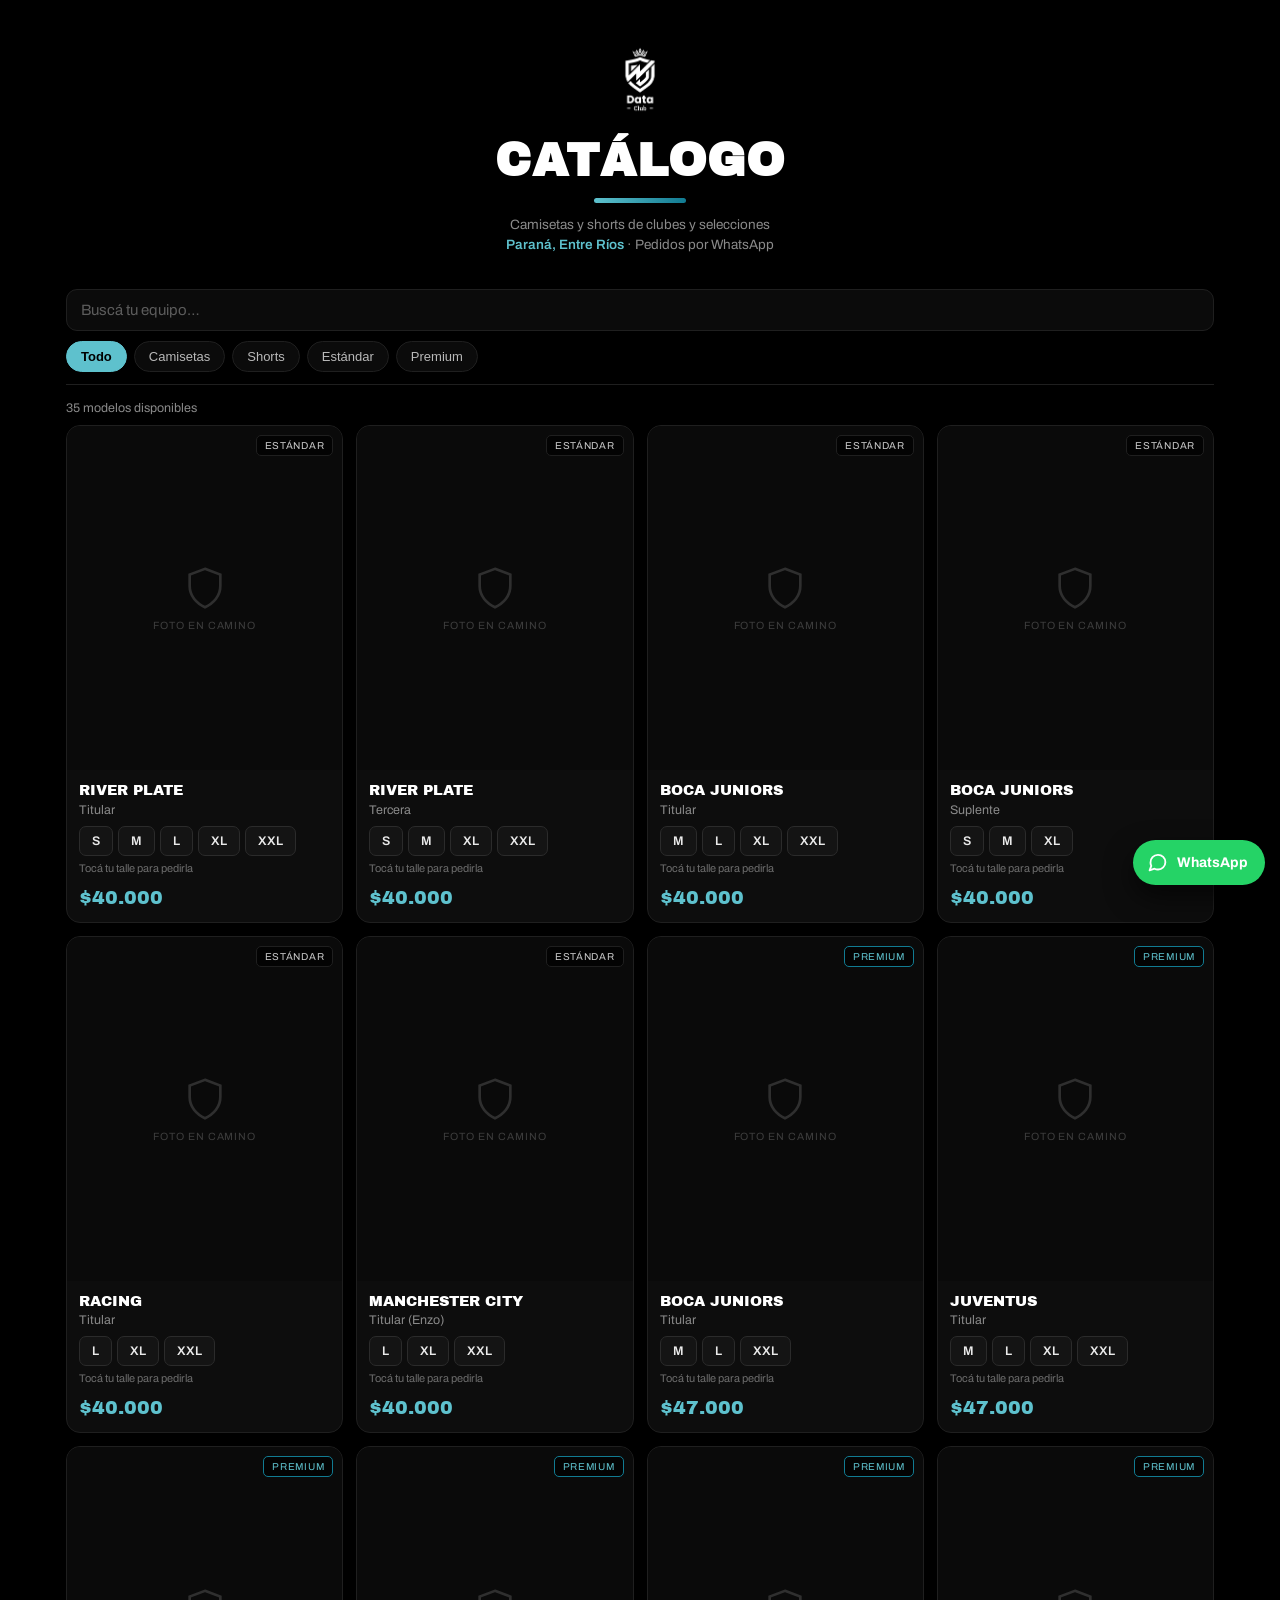
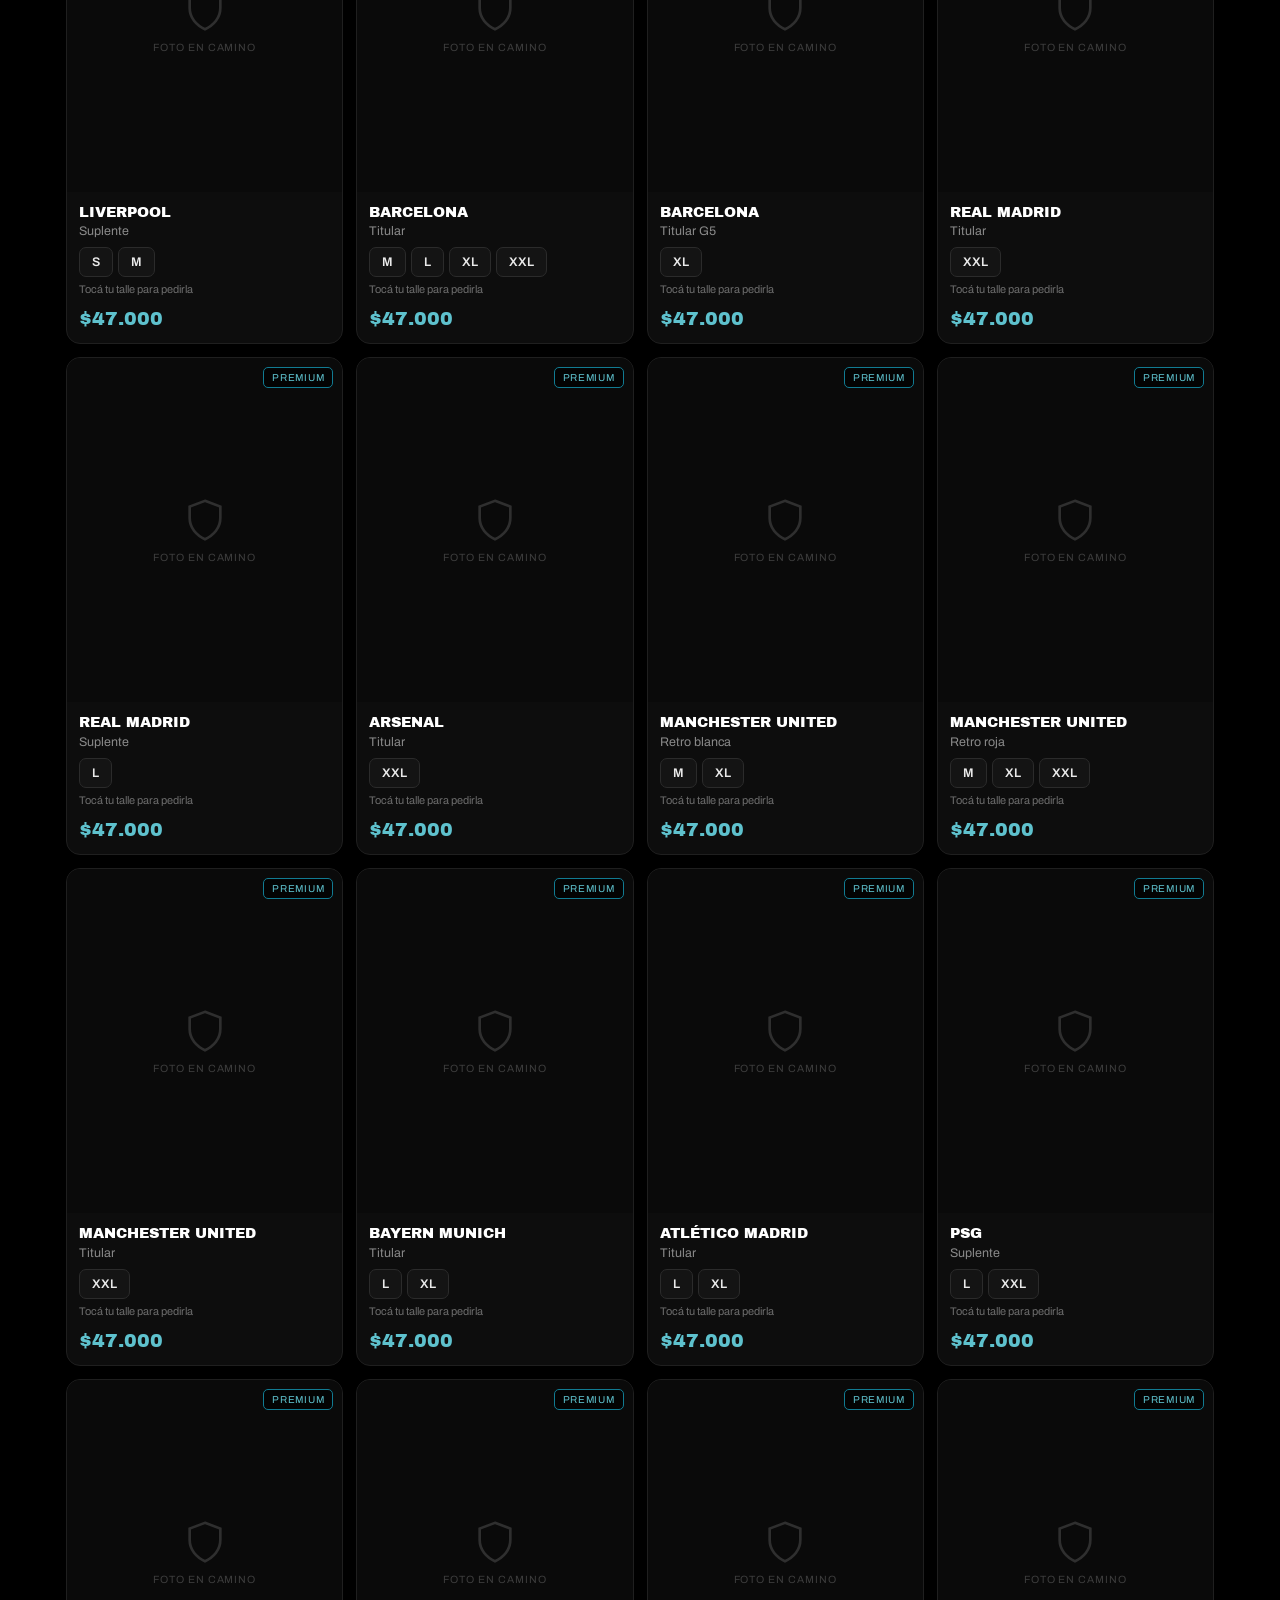
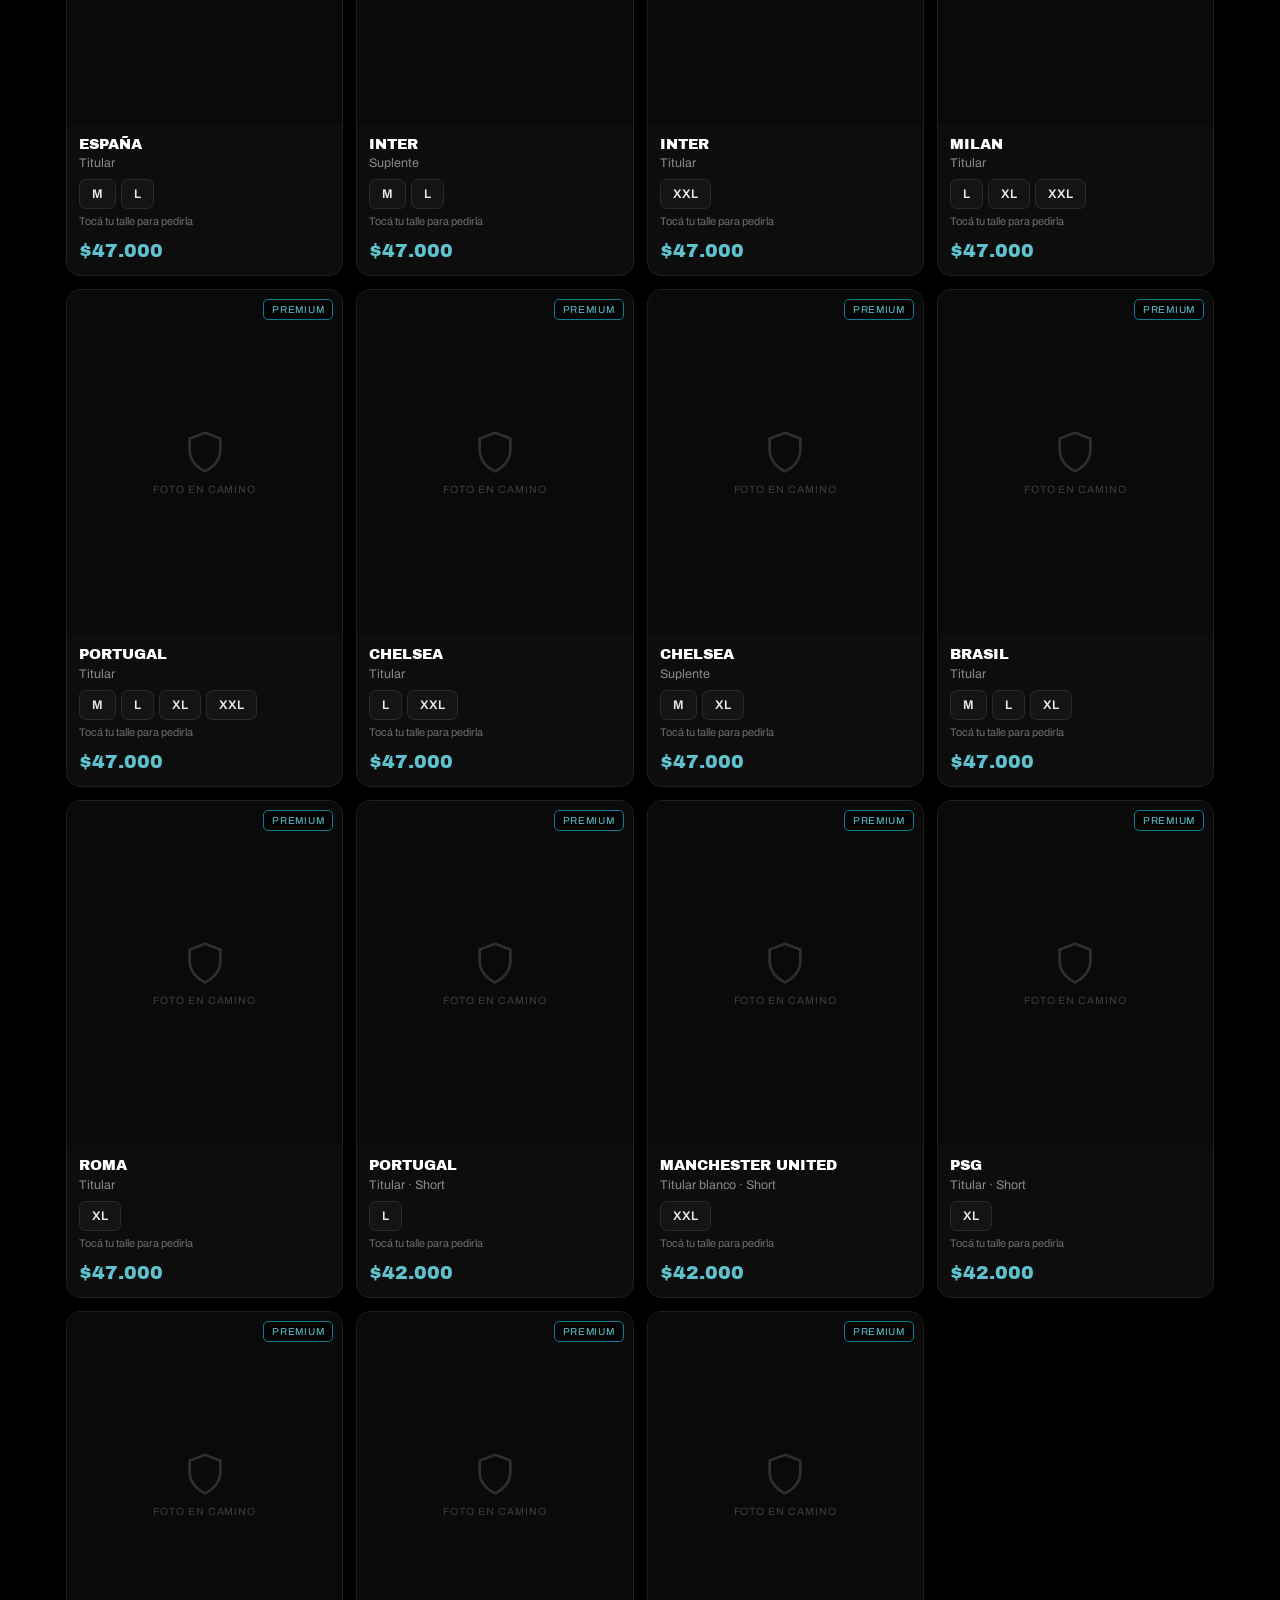
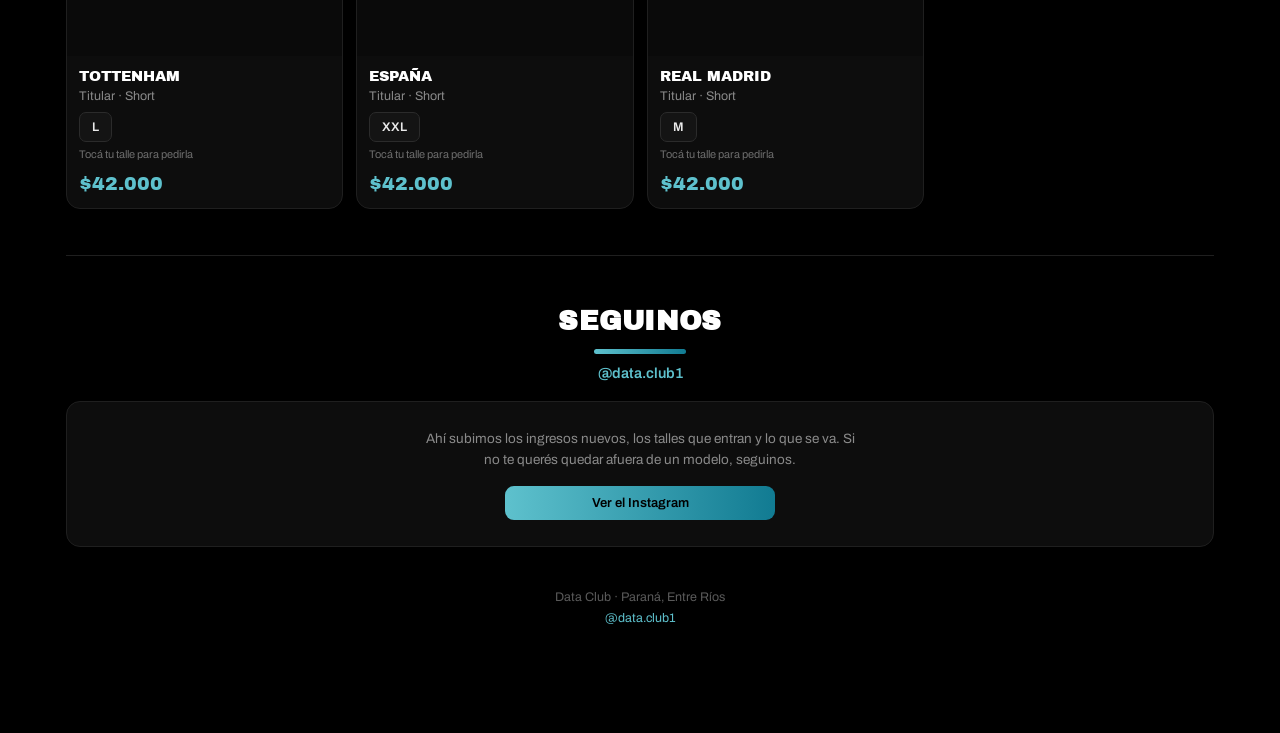
==== index.html @ 0e648991 "Conectar el feed de Instagram de @data.club1 Co-Authored-By: Claude Opus 5 <noreply@anthropic.com> C" ====
<!DOCTYPE html>
<html lang="es-AR">
<head>
<meta charset="utf-8">
<meta name="viewport" content="width=device-width, initial-scale=1">
<title>Data Club · Catálogo</title>
<link rel="preconnect" href="https://fonts.googleapis.com">
<link rel="preconnect" href="https://fonts.gstatic.com" crossorigin>
<link href="https://fonts.googleapis.com/css2?family=Archivo:wght@400;600&family=Archivo+Black&display=swap" rel="stylesheet">
<style>
:root{--bg:#000;--card:#0d0d0d;--line:#1f1f1f;--turq:#5EC1CD;--teal:#117B92;--muted:#8a8a8a}
*{box-sizing:border-box;margin:0;padding:0}
body{background:var(--bg);color:#fff;font-family:Archivo,system-ui,sans-serif;-webkit-font-smoothing:antialiased}
.wrap{max-width:1180px;margin:0 auto;padding:0 16px 104px}
header{text-align:center;padding:34px 0 22px}
header img{width:62px;height:auto;display:block;margin:0 auto 16px}
h1{font-family:'Archivo Black',Archivo,sans-serif;font-size:clamp(30px,8vw,46px);letter-spacing:.02em;line-height:1}
.rule{width:92px;height:5px;margin:14px auto 12px;border-radius:3px;
  background:linear-gradient(90deg,var(--turq),var(--teal))}
.sub{color:var(--muted);font-size:13.5px;line-height:1.5}
.sub b{color:var(--turq);font-weight:600}
.bar{position:sticky;top:0;z-index:20;background:rgba(0,0,0,.93);
  backdrop-filter:blur(8px);padding:12px 0 10px;border-bottom:1px solid var(--line)}
input[type=search]{width:100%;padding:12px 14px;border-radius:11px;border:1px solid var(--line);
  background:#0b0b0b;color:#fff;font:inherit;font-size:15px}
input[type=search]::placeholder{color:#5c5c5c}
input[type=search]:focus{outline:none;border-color:var(--teal)}
.chips{display:flex;gap:7px;overflow-x:auto;margin-top:10px;padding-bottom:2px;scrollbar-width:none}
.chips::-webkit-scrollbar{display:none}
.chip{flex:0 0 auto;padding:7px 14px;border-radius:999px;border:1px solid var(--line);
  background:#0b0b0b;color:#b9b9b9;font-size:13px;cursor:pointer;white-space:nowrap}
.chip[aria-pressed=true]{background:var(--turq);border-color:var(--turq);color:#000;font-weight:600}
.count{color:var(--muted);font-size:12.5px;margin:16px 0 10px}
.grid{display:grid;gap:13px;grid-template-columns:repeat(2,minmax(0,1fr))}
@media(min-width:680px){.grid{grid-template-columns:repeat(3,minmax(0,1fr))}}
@media(min-width:960px){.grid{grid-template-columns:repeat(4,minmax(0,1fr))}}
.card{background:var(--card);border:1px solid var(--line);border-radius:14px;overflow:hidden;
  display:flex;flex-direction:column}
.ph{position:relative;aspect-ratio:4/5;background:#0a0a0a;overflow:hidden}
.ph img{width:100%;height:100%;object-fit:cover;display:block}
.noimg{width:100%;height:100%;display:flex;flex-direction:column;align-items:center;
  justify-content:center;gap:9px;color:#2f2f2f}
.noimg span{font-size:10.5px;letter-spacing:.09em;text-transform:uppercase;color:#3d3d3d}
.tag{position:absolute;top:9px;left:9px;background:var(--turq);color:#000;font-size:10.5px;
  font-weight:600;letter-spacing:.05em;text-transform:uppercase;padding:4px 8px;border-radius:5px}
.qual{position:absolute;top:9px;right:9px;font-size:10px;letter-spacing:.07em;text-transform:uppercase;
  padding:4px 8px;border-radius:5px;background:rgba(0,0,0,.72);border:1px solid var(--line);color:#c9c9c9}
.qual.pre{border-color:var(--teal);color:var(--turq)}
.body{padding:12px 12px 14px;display:flex;flex-direction:column;gap:7px;flex:1}
.club{font-family:'Archivo Black',Archivo,sans-serif;font-size:14.5px;line-height:1.15;text-transform:uppercase}
.model{color:var(--muted);font-size:12.5px;margin-top:-3px}
.sizes{display:flex;flex-wrap:wrap;gap:5px;margin-top:2px}
.sz{font-size:12.5px;font-weight:600;padding:7px 12px;border-radius:7px;border:1px solid #2b2b2b;
  color:#eaeaea;background:#141414;cursor:pointer;font-family:inherit;transition:.12s}
.sz:hover{border-color:var(--turq);color:var(--turq)}
.sz:active{background:var(--turq);color:#000;border-color:var(--turq)}
.hint{font-size:11px;color:#6d6d6d;margin-top:-1px}
.price{font-family:'Archivo Black',Archivo,sans-serif;font-size:19px;color:var(--turq);margin-top:auto;padding-top:6px}
.btn{display:block;text-align:center;text-decoration:none;padding:10px;border-radius:9px;font-size:13px;
  font-weight:600;color:#000;background:linear-gradient(90deg,var(--turq),var(--teal));border:0;
  cursor:pointer;font-family:inherit;width:100%}
.btn:active{opacity:.82}
.state{text-align:center;color:var(--muted);padding:56px 16px;font-size:14px;line-height:1.6}
footer{text-align:center;color:#5a5a5a;font-size:12.5px;padding:40px 0 0;line-height:1.7}
footer a{color:var(--turq);text-decoration:none}
.toast{position:fixed;left:50%;bottom:86px;transform:translateX(-50%) translateY(140%);
  opacity:0;visibility:hidden;pointer-events:none;
  background:var(--turq);color:#000;font-size:13px;font-weight:600;padding:11px 18px;border-radius:9px;
  transition:transform .25s;z-index:60;max-width:90vw;text-align:center}
.toast.on{transform:translateX(-50%) translateY(0);opacity:1;visibility:visible}

/* --- Instagram --- */
.ig{padding:50px 0 0;margin-top:46px;border-top:1px solid var(--line)}
.ig h2{font-family:'Archivo Black',Archivo,sans-serif;font-size:clamp(20px,5.6vw,27px);
  text-align:center;letter-spacing:.02em}
.ig .rule{margin:13px auto 11px}
.handle{display:block;text-align:center;color:var(--turq);text-decoration:none;
  font-size:14.5px;font-weight:600;margin-bottom:20px}
.handle:hover{text-decoration:underline}
.iggrid{display:grid;gap:11px;grid-template-columns:repeat(3,minmax(0,1fr))}
.igp{position:relative;display:block;aspect-ratio:1;border-radius:12px;overflow:hidden;
  background:#0a0a0a;border:1px solid var(--line)}
.igp img{width:100%;height:100%;object-fit:cover;display:block;transition:.25s}
.igp:hover img{transform:scale(1.06);opacity:.86}
.igp .vid{position:absolute;bottom:8px;right:8px;background:rgba(0,0,0,.66);color:#fff;
  font-size:10px;line-height:1;padding:5px 6px;border-radius:5px}
.igmore{max-width:300px;margin:16px auto 0}
.igbox{background:var(--card);border:1px solid var(--line);border-radius:14px;
  padding:26px 20px;display:flex;flex-direction:column;align-items:center;gap:15px}
.igbox p{color:var(--muted);font-size:13.5px;line-height:1.6;max-width:430px;text-align:center}
.igbox .btn{max-width:270px}

/* --- WhatsApp flotante --- */
.wafab{position:fixed;right:15px;bottom:15px;z-index:55;display:inline-flex;align-items:center;
  gap:9px;background:#25D366;color:#fff;text-decoration:none;border-radius:999px;
  padding:12px 17px 12px 14px;font-size:14px;font-weight:700;font-family:inherit;
  box-shadow:0 12px 28px rgba(0,0,0,.6);transition:transform .16s,box-shadow .16s}
.wafab:hover{transform:translateY(-2px);box-shadow:0 16px 34px rgba(0,0,0,.66)}
.wafab:active{transform:translateY(0)}
.wafab svg{flex:0 0 auto}
@media(max-width:400px){.wafab{padding:12px 15px 12px 13px;font-size:13.5px}}
</style>
</head>
<body>
<div class="wrap">
  <header>
    <img src="[data-uri]" alt="Data Club">
    <h1>CATÁLOGO</h1>
    <div class="rule"></div>
    <p class="sub">Camisetas y shorts de clubes y selecciones<br>
      <b>Paraná, Entre Ríos</b> · Pedidos por WhatsApp</p>
  </header>

  <div class="bar">
    <input type="search" id="q" placeholder="Buscá tu equipo…" autocomplete="off">
    <div class="chips" id="chips"></div>
  </div>

  <p class="count" id="count"></p>
  <div class="grid" id="grid"></div>
  <div class="state" id="state">Cargando el catálogo…</div>


  <section class="ig" id="ig">
    <h2>SEGUINOS</h2>
    <div class="rule"></div>
    <a class="handle" href="https://instagram.com/data.club1" target="_blank" rel="noopener">@data.club1</a>
    <div id="igbox">
      <div class="igbox">
        <p>Ahí subimos los ingresos nuevos, los talles que entran y lo que se va.
           Si no te querés quedar afuera de un modelo, seguinos.</p>
        <a class="btn" href="https://instagram.com/data.club1" target="_blank" rel="noopener">Ver el Instagram</a>
      </div>
    </div>
  </section>

  <footer>
    Data Club · Paraná, Entre Ríos<br>
    <a href="https://instagram.com/data.club1">@data.club1</a>
  </footer>
</div>
<a class="wafab" href="https://wa.me/5493434068333?text=Hola%20Data%20Club%21%20Te%20quiero%20hacer%20una%20consulta."
   target="_blank" rel="noopener" aria-label="Escribinos por WhatsApp">
  <svg width="21" height="21" viewBox="0 0 24 24" fill="none" stroke="#fff" stroke-width="2.1"
       stroke-linecap="round" stroke-linejoin="round" aria-hidden="true">
    <path d="M21 11.6a8.4 8.4 0 0 1-8.5 8.4 8.7 8.7 0 0 1-3.9-.9L3 21l1.9-5.1A8.3 8.3 0 0 1 4 12.1 8.4 8.4 0 0 1 12.5 3.2 8.4 8.4 0 0 1 21 11.6z"/>
  </svg>
  <span>WhatsApp</span>
</a>
<div class="toast" id="toast"></div>

<script>
const SHEET_ID = "19bg-1XTt5DF_C3qvKXF6Nqs4MHYdTQ0xRzvd3V5RZw8";
const CSV = "https://docs.google.com/spreadsheets/d/"+SHEET_ID+"/gviz/tq?tqx=out:csv&sheet=Catalogo";
const IG = "data.club1";
// Feed JSON de Instagram (Behold). Vacio = se muestra el bloque "Seguinos".
const IG_FEED  = "https://feeds.behold.so/vnP93odCsrnOKANWCce0";
const IG_POSTS = 3;
// Pegá acá el número de WhatsApp con código de país, solo dígitos. Ej: 5493434123456
const WA = "5493434068333";
const FALLBACK = [{"orden": 1, "mostrar": "SI", "club": "River Plate", "modelo": "Titular", "calidad": "Estándar", "tipo": "Camiseta", "talles": "S · M · L · XL · XXL", "precio": 40000, "foto": "", "nota": ""}, {"orden": 2, "mostrar": "SI", "club": "River Plate", "modelo": "Tercera", "calidad": "Estándar", "tipo": "Camiseta", "talles": "S · M · XL · XXL", "precio": 40000, "foto": "", "nota": ""}, {"orden": 3, "mostrar": "SI", "club": "Boca Juniors", "modelo": "Titular", "calidad": "Estándar", "tipo": "Camiseta", "talles": "M · L · XL · XXL", "precio": 40000, "foto": "", "nota": ""}, {"orden": 4, "mostrar": "SI", "club": "Boca Juniors", "modelo": "Suplente", "calidad": "Estándar", "tipo": "Camiseta", "talles": "S · M · XL", "precio": 40000, "foto": "", "nota": ""}, {"orden": 5, "mostrar": "SI", "club": "Racing", "modelo": "Titular", "calidad": "Estándar", "tipo": "Camiseta", "talles": "L · XL · XXL", "precio": 40000, "foto": "", "nota": ""}, {"orden": 6, "mostrar": "SI", "club": "Manchester City", "modelo": "Titular (Enzo)", "calidad": "Estándar", "tipo": "Camiseta", "talles": "L · XL · XXL", "precio": 40000, "foto": "", "nota": ""}, {"orden": 7, "mostrar": "SI", "club": "Boca Juniors", "modelo": "Titular", "calidad": "Premium", "tipo": "Camiseta", "talles": "M · L · XXL", "precio": 47000, "foto": "", "nota": ""}, {"orden": 8, "mostrar": "SI", "club": "Juventus", "modelo": "Titular", "calidad": "Premium", "tipo": "Camiseta", "talles": "M · L · XL · XXL", "precio": 47000, "foto": "", "nota": ""}, {"orden": 9, "mostrar": "SI", "club": "Liverpool", "modelo": "Suplente", "calidad": "Premium", "tipo": "Camiseta", "talles": "S · M", "precio": 47000, "foto": "", "nota": ""}, {"orden": 10, "mostrar": "SI", "club": "Barcelona", "modelo": "Titular", "calidad": "Premium", "tipo": "Camiseta", "talles": "M · L · XL · XXL", "precio": 47000, "foto": "", "nota": ""}, {"orden": 11, "mostrar": "SI", "club": "Barcelona", "modelo": "Titular G5", "calidad": "Premium", "tipo": "Camiseta", "talles": "XL", "precio": 47000, "foto": "", "nota": ""}, {"orden": 12, "mostrar": "SI", "club": "Real Madrid", "modelo": "Titular", "calidad": "Premium", "tipo": "Camiseta", "talles": "XXL", "precio": 47000, "foto": "", "nota": ""}, {"orden": 13, "mostrar": "SI", "club": "Real Madrid", "modelo": "Suplente", "calidad": "Premium", "tipo": "Camiseta", "talles": "L", "precio": 47000, "foto": "", "nota": ""}, {"orden": 14, "mostrar": "SI", "club": "Arsenal", "modelo": "Titular", "calidad": "Premium", "tipo": "Camiseta", "talles": "XXL", "precio": 47000, "foto": "", "nota": ""}, {"orden": 15, "mostrar": "SI", "club": "Manchester United", "modelo": "Retro blanca", "calidad": "Premium", "tipo": "Camiseta", "talles": "M · XL", "precio": 47000, "foto": "", "nota": ""}, {"orden": 16, "mostrar": "SI", "club": "Manchester United", "modelo": "Retro roja", "calidad": "Premium", "tipo": "Camiseta", "talles": "M · XL · XXL", "precio": 47000, "foto": "", "nota": ""}, {"orden": 17, "mostrar": "SI", "club": "Manchester United", "modelo": "Titular", "calidad": "Premium", "tipo": "Camiseta", "talles": "XXL", "precio": 47000, "foto": "", "nota": ""}, {"orden": 18, "mostrar": "SI", "club": "Bayern Munich", "modelo": "Titular", "calidad": "Premium", "tipo": "Camiseta", "talles": "L · XL", "precio": 47000, "foto": "", "nota": ""}, {"orden": 19, "mostrar": "SI", "club": "Atlético Madrid", "modelo": "Titular", "calidad": "Premium", "tipo": "Camiseta", "talles": "L · XL", "precio": 47000, "foto": "", "nota": ""}, {"orden": 20, "mostrar": "SI", "club": "PSG", "modelo": "Suplente", "calidad": "Premium", "tipo": "Camiseta", "talles": "L · XXL", "precio": 47000, "foto": "", "nota": ""}, {"orden": 21, "mostrar": "SI", "club": "España", "modelo": "Titular", "calidad": "Premium", "tipo": "Camiseta", "talles": "M · L", "precio": 47000, "foto": "", "nota": ""}, {"orden": 22, "mostrar": "SI", "club": "Inter", "modelo": "Suplente", "calidad": "Premium", "tipo": "Camiseta", "talles": "M · L", "precio": 47000, "foto": "", "nota": ""}, {"orden": 23, "mostrar": "SI", "club": "Inter", "modelo": "Titular", "calidad": "Premium", "tipo": "Camiseta", "talles": "XXL", "precio": 47000, "foto": "", "nota": ""}, {"orden": 24, "mostrar": "SI", "club": "Milan", "modelo": "Titular", "calidad": "Premium", "tipo": "Camiseta", "talles": "L · XL · XXL", "precio": 47000, "foto": "", "nota": ""}, {"orden": 25, "mostrar": "SI", "club": "Portugal", "modelo": "Titular", "calidad": "Premium", "tipo": "Camiseta", "talles": "M · L · XL · XXL", "precio": 47000, "foto": "", "nota": ""}, {"orden": 26, "mostrar": "SI", "club": "Chelsea", "modelo": "Titular", "calidad": "Premium", "tipo": "Camiseta", "talles": "L · XXL", "precio": 47000, "foto": "", "nota": ""}, {"orden": 27, "mostrar": "SI", "club": "Chelsea", "modelo": "Suplente", "calidad": "Premium", "tipo": "Camiseta", "talles": "M · XL", "precio": 47000, "foto": "", "nota": ""}, {"orden": 28, "mostrar": "SI", "club": "Brasil", "modelo": "Titular", "calidad": "Premium", "tipo": "Camiseta", "talles": "M · L · XL", "precio": 47000, "foto": "", "nota": ""}, {"orden": 29, "mostrar": "SI", "club": "Roma", "modelo": "Titular", "calidad": "Premium", "tipo": "Camiseta", "talles": "XL", "precio": 47000, "foto": "", "nota": ""}, {"orden": 30, "mostrar": "SI", "club": "Portugal", "modelo": "Titular", "calidad": "Premium", "tipo": "Short", "talles": "L", "precio": 42000, "foto": "", "nota": ""}, {"orden": 31, "mostrar": "SI", "club": "Manchester United", "modelo": "Titular blanco", "calidad": "Premium", "tipo": "Short", "talles": "XXL", "precio": 42000, "foto": "", "nota": ""}, {"orden": 32, "mostrar": "SI", "club": "PSG", "modelo": "Titular", "calidad": "Premium", "tipo": "Short", "talles": "XL", "precio": 42000, "foto": "", "nota": ""}, {"orden": 33, "mostrar": "SI", "club": "Tottenham", "modelo": "Titular", "calidad": "Premium", "tipo": "Short", "talles": "L", "precio": 42000, "foto": "", "nota": ""}, {"orden": 34, "mostrar": "SI", "club": "España", "modelo": "Titular", "calidad": "Premium", "tipo": "Short", "talles": "XXL", "precio": 42000, "foto": "", "nota": ""}, {"orden": 35, "mostrar": "SI", "club": "Real Madrid", "modelo": "Titular", "calidad": "Premium", "tipo": "Short", "talles": "M", "precio": 42000, "foto": "", "nota": ""}];

function parseCSV(text){
  const rows=[]; let row=[], cur="", q=false;
  for(let i=0;i<text.length;i++){
    const c=text[i];
    if(q){
      if(c==='"'){ if(text[i+1]==='"'){cur+='"';i++;} else q=false; }
      else cur+=c;
    } else if(c==='"') q=true;
    else if(c===','){ row.push(cur); cur=""; }
    else if(c==='\n'){ row.push(cur); rows.push(row); row=[]; cur=""; }
    else if(c!=='\r') cur+=c;
  }
  if(cur.length||row.length){ row.push(cur); rows.push(row); }
  return rows.filter(r=>r.some(c=>c.trim()!==""));
}
function money(v){
  if(v==null) return "";
  const s=String(v);
  const n=parseInt(s.replace(/[^0-9]/g,""),10);
  if(!isFinite(n)||n===0) return s.trim();
  return "$"+n.toLocaleString("es-AR");
}
function fromRows(rows){
  const head=rows[0].map(h=>h.trim().toLowerCase());
  const ix=n=>head.findIndex(h=>h.startsWith(n));
  const c={orden:ix("orden"),mostrar:ix("mostrar"),club:ix("club"),modelo:ix("modelo"),
    calidad:ix("calidad"),tipo:ix("tipo"),talles:ix("talles"),precio:ix("precio"),
    foto:ix("foto"),nota:ix("nota")};
  return rows.slice(1).map(r=>({
    orden:parseFloat(r[c.orden])||999, mostrar:(r[c.mostrar]||"SI").trim(),
    club:(r[c.club]||"").trim(), modelo:(r[c.modelo]||"").trim(),
    calidad:(r[c.calidad]||"").trim(), tipo:(r[c.tipo]||"").trim(),
    talles:(r[c.talles]||"").trim(), precio:(r[c.precio]||"").trim(),
    foto:(r[c.foto]||"").trim(), nota:(r[c.nota]||"").trim()
  }));
}

let DATA=[], filtro="todo", texto="";
const FILTROS=[["todo","Todo"],["camiseta","Camisetas"],["short","Shorts"],
               ["estándar","Estándar"],["premium","Premium"]];

function chips(){
  document.getElementById("chips").innerHTML = FILTROS.map(([k,l])=>
    `<button class="chip" data-k="${k}" aria-pressed="${k===filtro}">${l}</button>`).join("");
}
function visibles(){
  return DATA.filter(d=>{
    if(String(d.mostrar).toUpperCase().indexOf("NO")===0) return false;
    if(!d.club) return false;
    if(filtro==="camiseta"&&d.tipo.toLowerCase()!=="camiseta") return false;
    if(filtro==="short"&&d.tipo.toLowerCase()!=="short") return false;
    if(filtro==="estándar"&&d.calidad.toLowerCase().indexOf("est")!==0) return false;
    if(filtro==="premium"&&d.calidad.toLowerCase().indexOf("pre")!==0) return false;
    if(texto){
      const t=(d.club+" "+d.modelo+" "+d.tipo+" "+d.calidad+" "+d.talles).toLowerCase();
      if(t.indexOf(texto)<0) return false;
    }
    return true;
  }).sort((a,b)=>a.orden-b.orden);
}
function nombre(d){
  const art = d.tipo.toLowerCase()==="short" ? "el short" : "la camiseta";
  const cal = d.calidad ? " ("+d.calidad+")" : "";
  return art+" de "+d.club+" "+d.modelo+cal;
}
const esc=s=>String(s).replace(/[&<>"]/g,m=>({"&":"&amp;","<":"&lt;",">":"&gt;",'"':"&quot;"}[m]));

function render(){
  const list=visibles(), grid=document.getElementById("grid"), st=document.getElementById("state");
  document.getElementById("count").textContent =
    list.length+(list.length===1?" modelo disponible":" modelos disponibles");
  if(!list.length){
    grid.innerHTML=""; st.style.display="block";
    st.textContent="No encontramos nada con esa búsqueda. Probá con el nombre del club.";
    return;
  }
  st.style.display="none";
  grid.innerHTML=list.map(d=>{
    const sizes=d.talles.split(/[·,/|]+/).map(s=>s.trim()).filter(Boolean);
    const pre=d.calidad.toLowerCase().indexOf("pre")===0;
    const img=d.foto
      ? `<img src="${esc(d.foto)}" alt="${esc(d.club+" "+d.modelo)}" loading="lazy"
           onerror="this.parentNode.innerHTML=NOIMG">`
      : NOIMG;
    return `<article class="card">
      <div class="ph">${img}
        ${d.nota?`<div class="tag">${esc(d.nota)}</div>`:""}
        <div class="qual${pre?" pre":""}">${esc(d.calidad||d.tipo)}</div>
      </div>
      <div class="body">
        <div class="club">${esc(d.club)}</div>
        <div class="model">${esc(d.modelo)}${d.tipo.toLowerCase()==="short"?" · Short":""}</div>
        <div class="sizes">${sizes.length
            ? sizes.map(s=>`<button class="sz" data-prenda="${esc(nombre(d))}" data-talle="${esc(s)}">${esc(s)}</button>`).join("")
            : `<button class="sz" data-prenda="${esc(nombre(d))}" data-talle="">Consultar</button>`}</div>
        <div class="hint">${sizes.length?"Tocá tu talle para pedirla":"Escribinos por WhatsApp"}</div>
        <div class="price">${esc(money(d.precio))}</div>
      </div></article>`;
  }).join("");
}
const NOIMG=`<div class="noimg"><svg width="46" height="46" viewBox="0 0 24 24" fill="none"
  stroke="currentColor" stroke-width="1.4"><path d="M12 2l8 3v6c0 5-3.4 9-8 11-4.6-2-8-6-8-11V5z"/></svg>
  <span>Foto en camino</span></div>`;

function toast(m){
  const t=document.getElementById("toast");
  t.textContent=m; t.classList.add("on");
  clearTimeout(t._h); t._h=setTimeout(()=>t.classList.remove("on"),2600);
}
document.addEventListener("click",e=>{
  const chip=e.target.closest(".chip");
  if(chip){ filtro=chip.dataset.k; chips(); render(); return; }
  const b=e.target.closest("[data-prenda]");
  if(b){
    const talle=b.dataset.talle;
    const msg = talle
      ? "Hola! Me interesa "+b.dataset.prenda+" en talle "+talle+"."
      : "Hola! Me interesa "+b.dataset.prenda+".";
    if(!WA){ toast("Falta cargar el número de WhatsApp"); return; }
    const a=document.createElement("a");
    a.href="https://wa.me/"+WA+"?text="+encodeURIComponent(msg);
    a.target="_blank"; a.rel="noopener";
    document.body.appendChild(a); a.click(); a.remove();
  }
});
document.getElementById("q").addEventListener("input",e=>{
  texto=e.target.value.trim().toLowerCase(); render();
});

async function instagram(){
  if(!IG_FEED) return;
  const box=document.getElementById("igbox");
  try{
    const r=await fetch(IG_FEED,{cache:"no-store"});
    if(!r.ok) throw new Error(r.status);
    const d=await r.json();
    const posts=((d&&d.posts)||(Array.isArray(d)?d:[])).slice(0,IG_POSTS);
    if(!posts.length) throw new Error("sin posts");
    const cel=posts.map(p=>{
      const z=p.sizes||{};
      const img=(z.medium&&z.medium.mediaUrl)||(z.full&&z.full.mediaUrl)||(z.small&&z.small.mediaUrl)
                ||p.thumbnailUrl||p.mediaUrl||"";
      const vid=/VIDEO|REEL/i.test(p.mediaType||"");
      const cap=esc(((p.prunedCaption||p.caption||"").replace(/\s+/g," ")).slice(0,100));
      const url=esc(p.permalink||("https://instagram.com/"+IG));
      return '<a class="igp" href="'+url+'" target="_blank" rel="noopener" title="'+cap+'">'
        +(img?'<img src="'+esc(img)+'" alt="'+(cap||"Publicación de Data Club")+'" loading="lazy">':"")
        +(vid?'<span class="vid">VIDEO</span>':"")+'</a>';
    }).join("");
    box.innerHTML='<div class="iggrid">'+cel+'</div>'
      +'<a class="btn igmore" href="https://instagram.com/'+IG+'" target="_blank" rel="noopener">Ver más en @'+IG+'</a>';
  }catch(err){ /* queda el bloque "Seguinos" */ }
}

(async function(){
  chips();
  try{
    const r=await fetch(CSV+"&_="+Date.now(),{cache:"no-store"});
    if(!r.ok) throw new Error(r.status);
    const rows=parseCSV(await r.text());
    if(rows.length<2) throw new Error("vacio");
    DATA=fromRows(rows);
  }catch(err){
    DATA=FALLBACK;
  }
  render();
  instagram();
})();
</script>
</body>
</html>
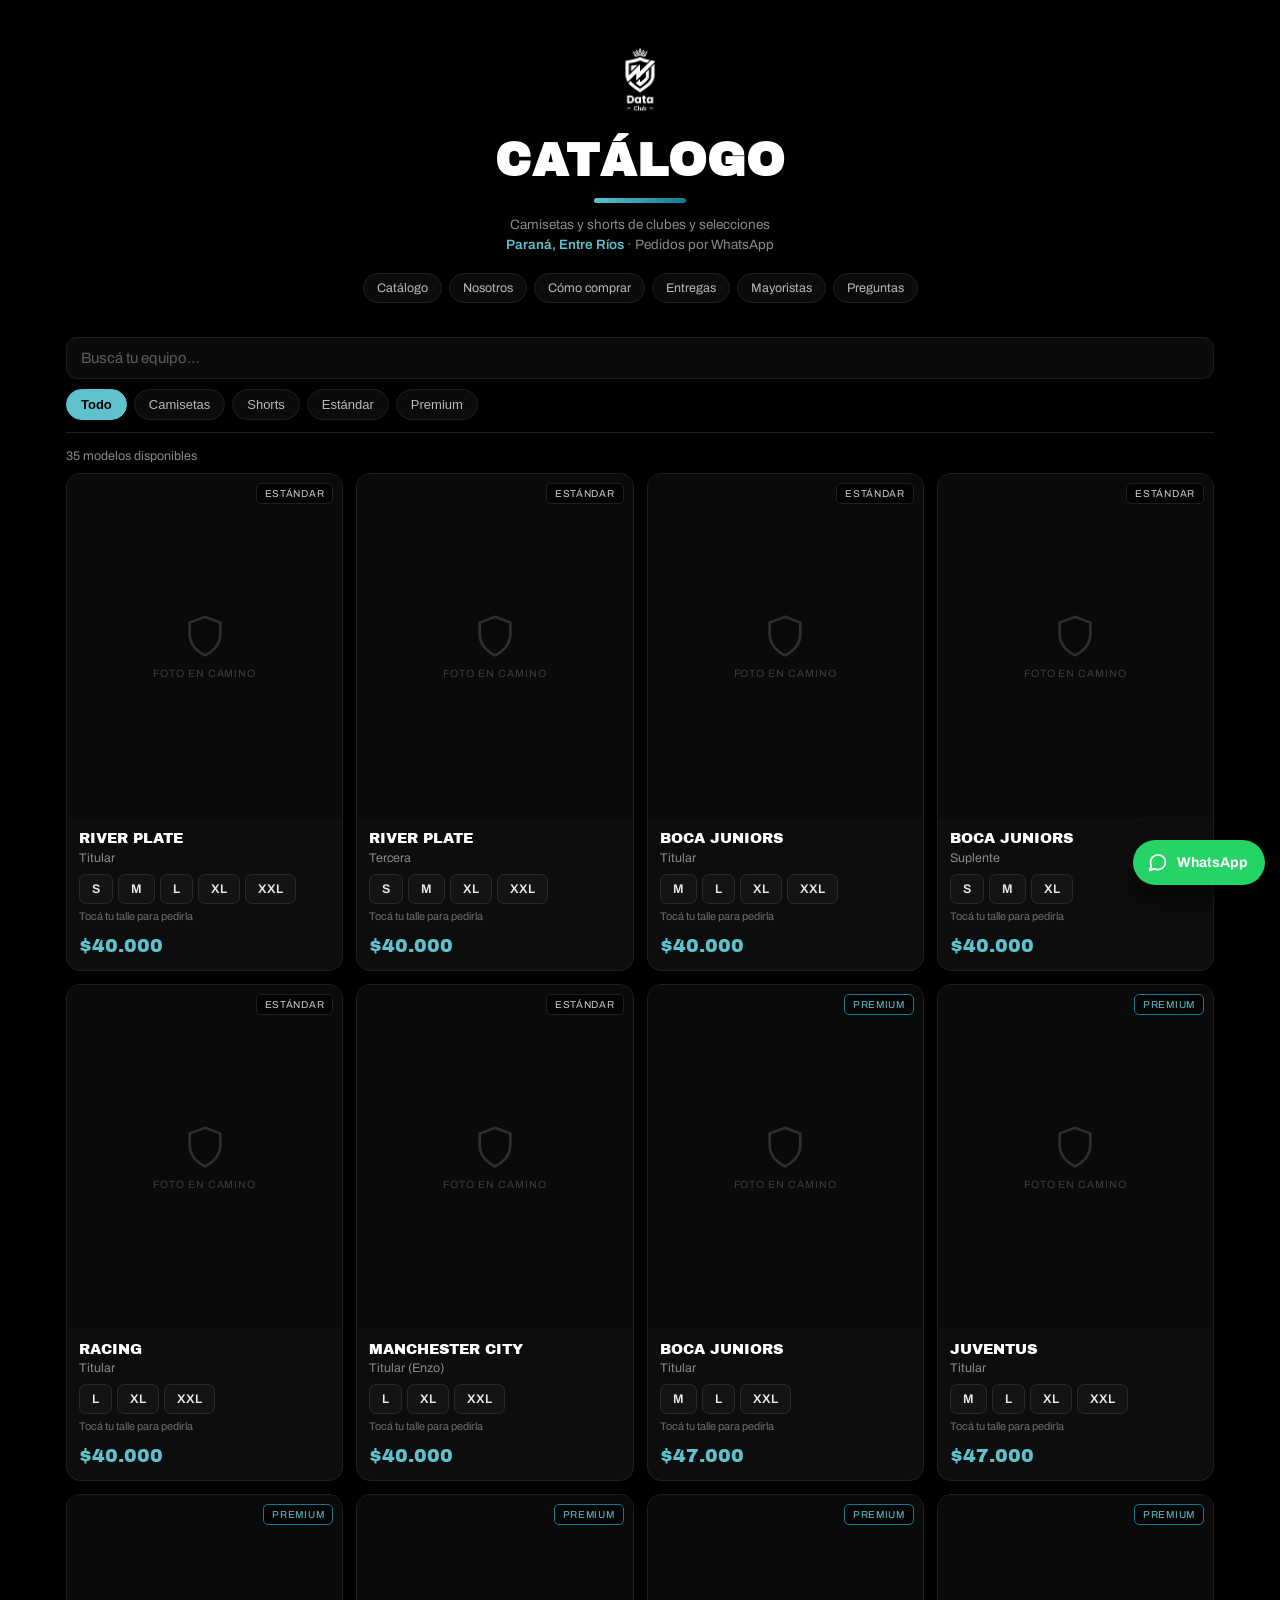
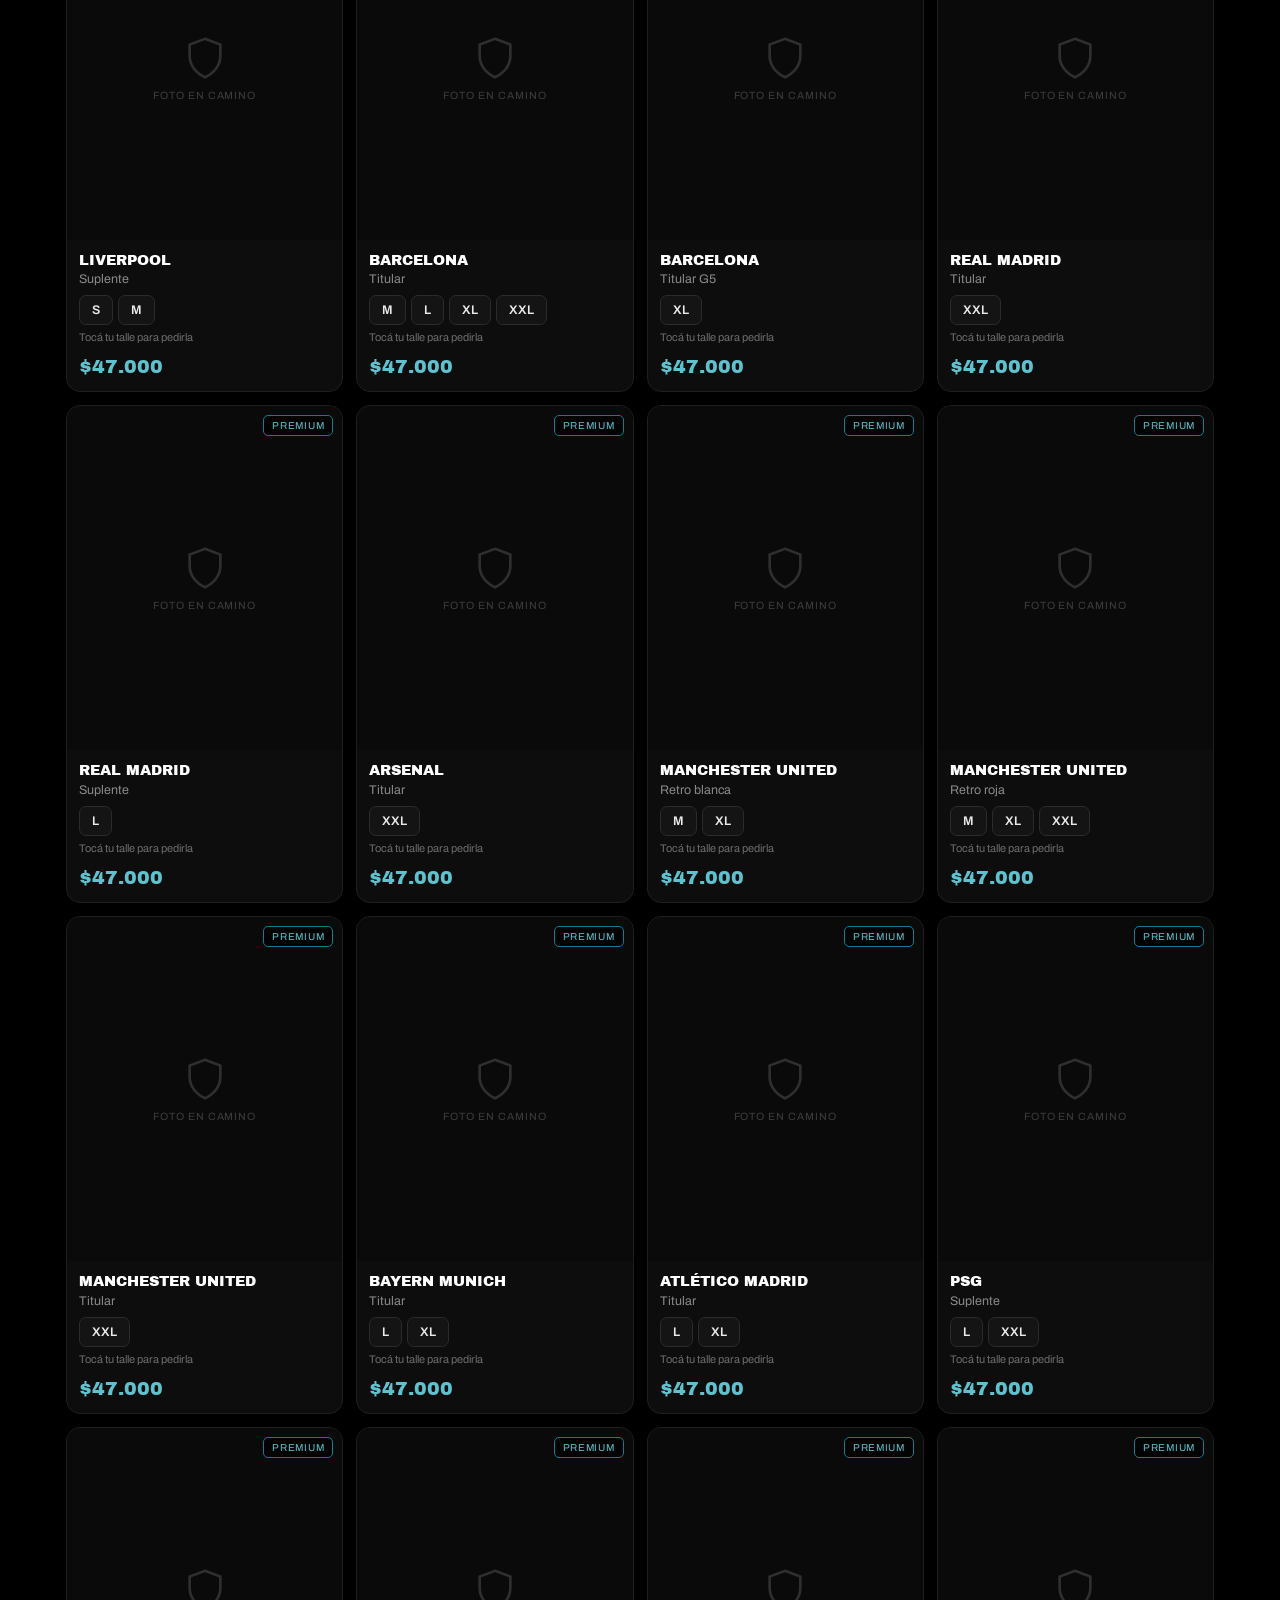
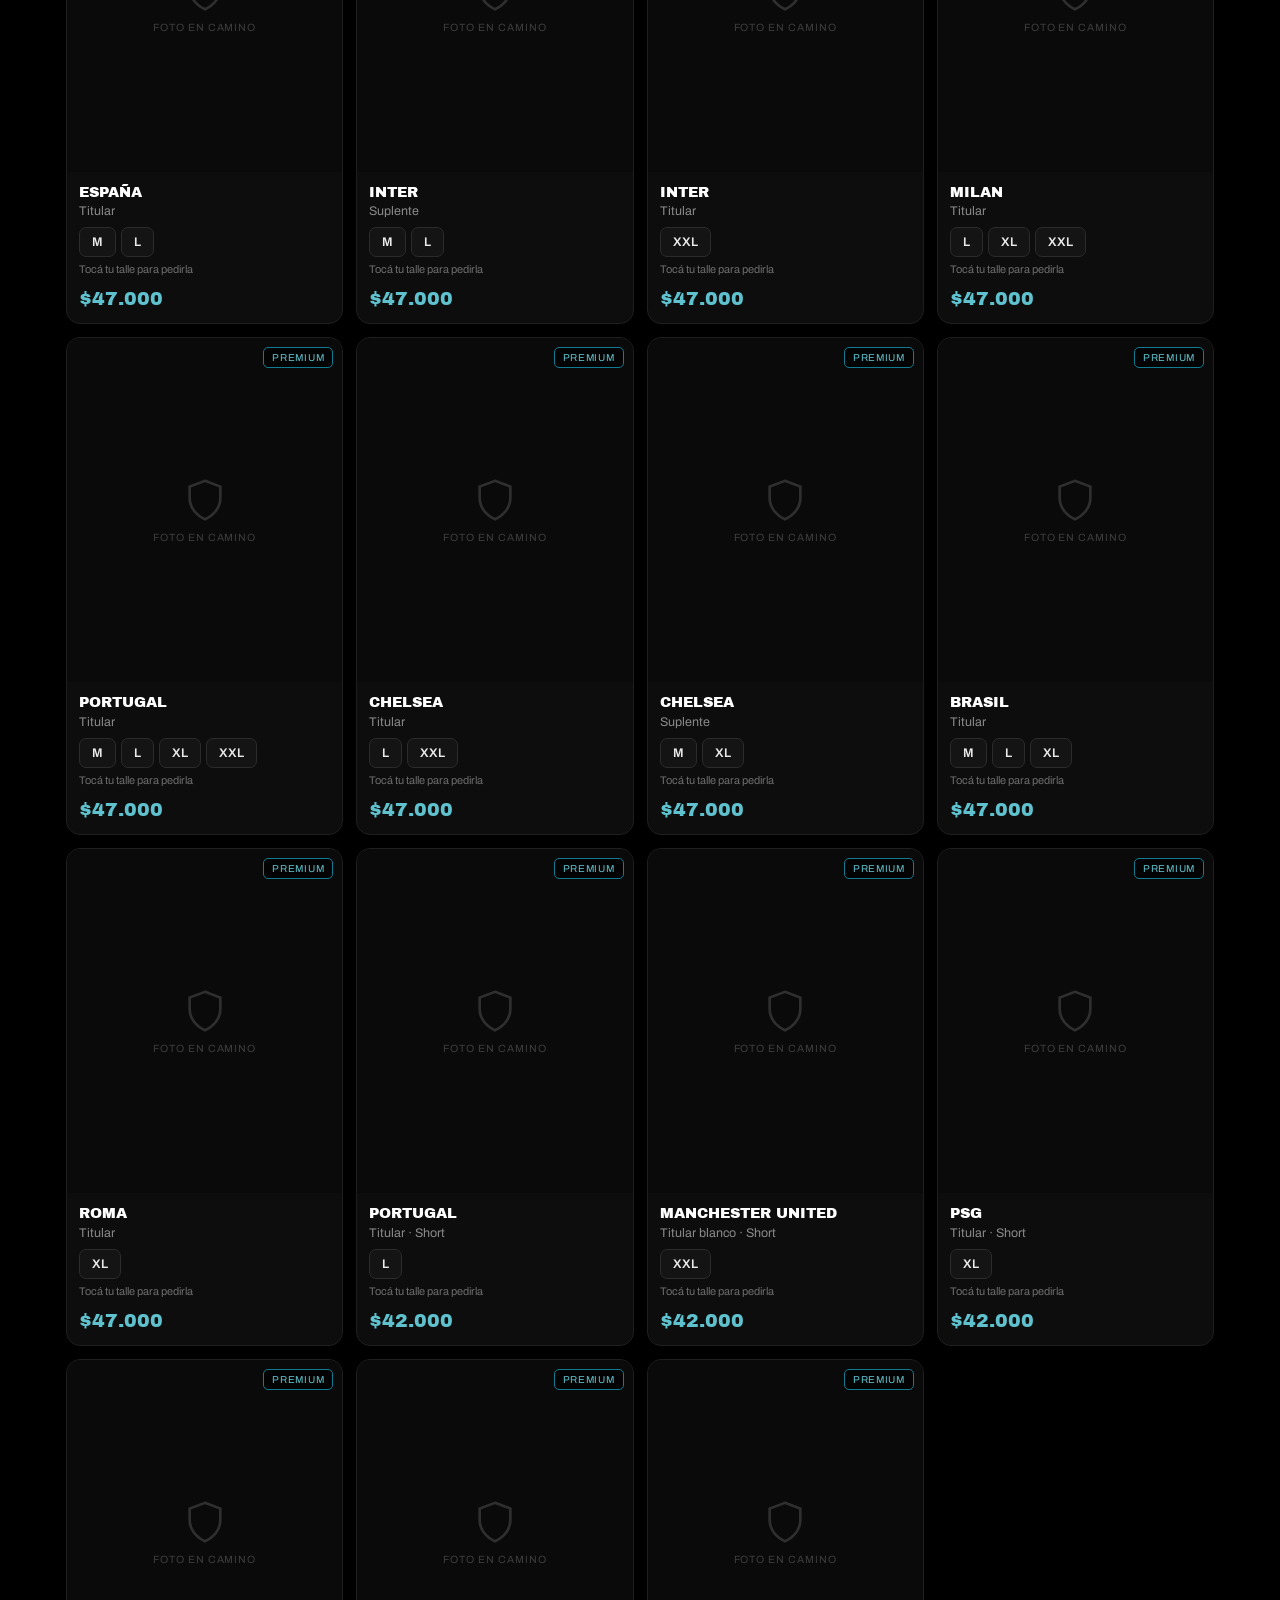
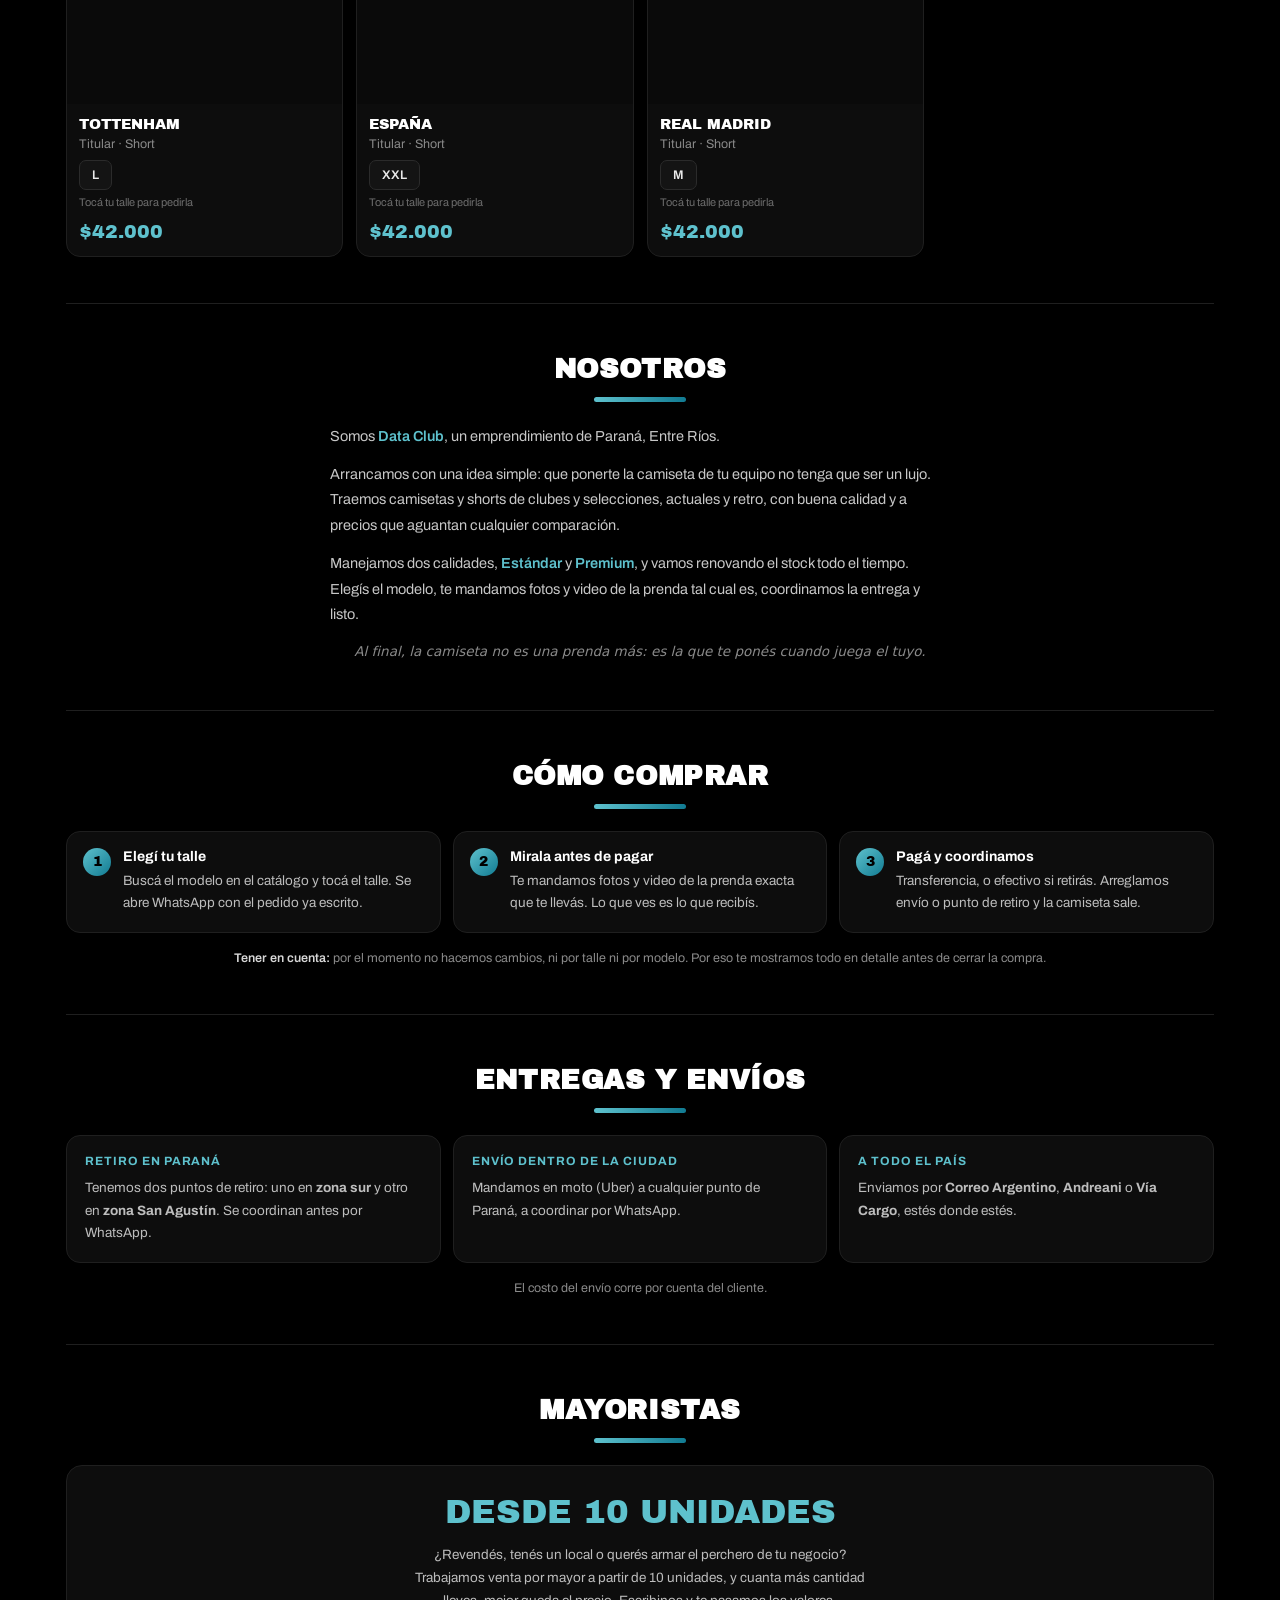
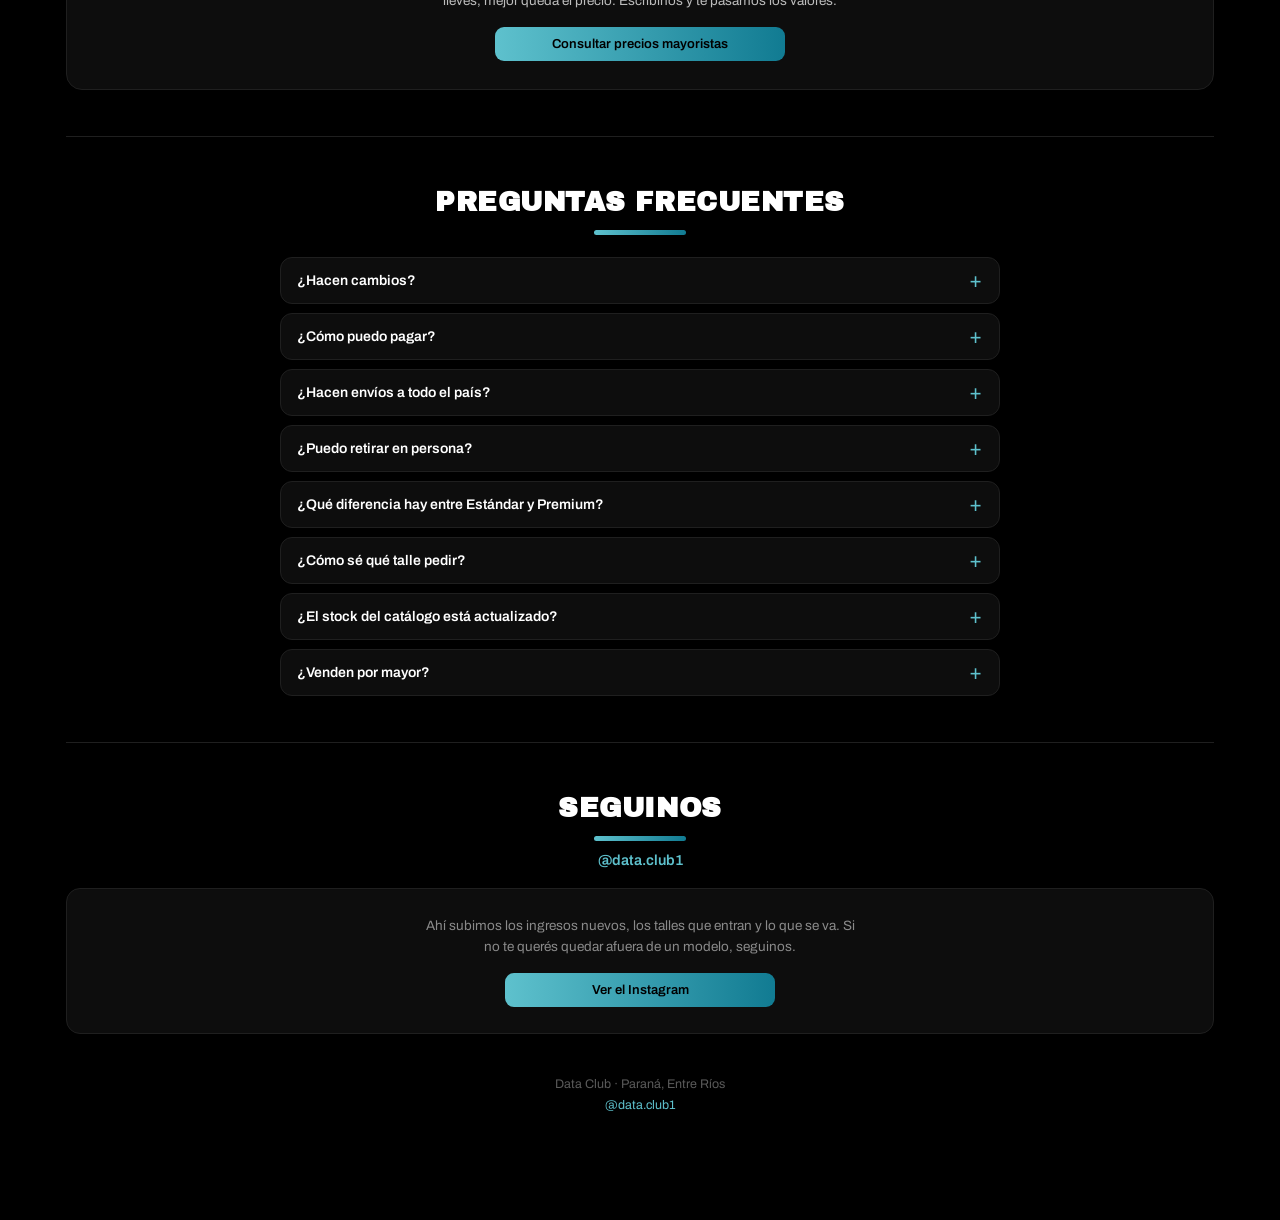
==== commit 847d1163: "Agregar secciones Nosotros, Como comprar, Entregas, Mayoristas y FAQ - Menu de navegacion con anclas" ====
--- a/index.html
+++ b/index.html
@@ -99,6 +99,57 @@
 .wafab:active{transform:translateY(0)}
 .wafab svg{flex:0 0 auto}
 @media(max-width:400px){.wafab{padding:12px 15px 12px 13px;font-size:13.5px}}
+
+/* --- Navegacion --- */
+.nav{display:flex;flex-wrap:wrap;justify-content:center;gap:7px;margin-top:18px}
+.nav a{font-size:12.5px;color:#b9b9b9;text-decoration:none;border:1px solid var(--line);
+  background:#0b0b0b;border-radius:999px;padding:7px 13px;transition:.15s}
+.nav a:hover{border-color:var(--teal);color:var(--turq)}
+
+/* --- Secciones --- */
+.sec{padding:50px 0 0;margin-top:46px;border-top:1px solid var(--line);scroll-margin-top:92px}
+.sec h2{font-family:'Archivo Black',Archivo,sans-serif;font-size:clamp(20px,5.6vw,27px);
+  text-align:center;letter-spacing:.02em}
+.sec .rule{margin:13px auto 22px}
+.lead{max-width:620px;margin:0 auto;color:#c7c7c7;font-size:14.5px;line-height:1.75}
+.lead p+p{margin-top:13px}
+.lead b{color:var(--turq);font-weight:600}
+.kick{text-align:center;color:#8a8a8a;font-size:13.5px;font-style:italic;margin-top:20px}
+.note{margin-top:15px;text-align:center;color:var(--muted);font-size:12.5px;line-height:1.6}
+.note b{color:#d6d6d6;font-weight:600}
+
+.cols{display:grid;gap:12px;grid-template-columns:repeat(auto-fit,minmax(228px,1fr))}
+.box{background:var(--card);border:1px solid var(--line);border-radius:14px;padding:18px}
+.box h3{font-size:12px;letter-spacing:.08em;text-transform:uppercase;color:var(--turq);margin-bottom:9px}
+.box p{color:#bdbdbd;font-size:13.5px;line-height:1.65}
+
+.steps{counter-reset:s;display:grid;gap:12px;grid-template-columns:repeat(auto-fit,minmax(228px,1fr))}
+.step{position:relative;background:var(--card);border:1px solid var(--line);
+  border-radius:14px;padding:17px 17px 18px 56px}
+.step::before{counter-increment:s;content:counter(s);position:absolute;left:16px;top:16px;
+  width:28px;height:28px;border-radius:50%;display:grid;place-items:center;
+  background:linear-gradient(135deg,var(--turq),var(--teal));color:#000;
+  font-family:'Archivo Black',Archivo,sans-serif;font-size:14px}
+.step h3{font-size:14px;margin-bottom:6px}
+.step p{color:#bdbdbd;font-size:13.5px;line-height:1.65}
+
+.mayo{background:var(--card);border:1px solid var(--line);border-radius:16px;padding:28px 20px;
+  display:flex;flex-direction:column;align-items:center;gap:14px;text-align:center}
+.big{font-family:'Archivo Black',Archivo,sans-serif;font-size:clamp(25px,7vw,34px);
+  color:var(--turq);line-height:1.05}
+.mayo p{color:#bdbdbd;font-size:13.5px;line-height:1.7;max-width:480px}
+.mayo .btn{max-width:290px}
+
+.faq{max-width:720px;margin:0 auto;display:flex;flex-direction:column;gap:9px}
+.faq details{background:var(--card);border:1px solid var(--line);border-radius:12px}
+.faq summary{cursor:pointer;list-style:none;padding:15px 46px 15px 16px;
+  font-size:14px;font-weight:600;position:relative}
+.faq summary::-webkit-details-marker{display:none}
+.faq summary::after{content:"+";position:absolute;right:17px;top:50%;transform:translateY(-50%);
+  color:var(--turq);font-size:21px;line-height:1;font-weight:400}
+.faq details[open] summary{color:var(--turq)}
+.faq details[open] summary::after{content:"\2212"}
+.faq details p{padding:0 16px 16px;color:#b5b5b5;font-size:13.5px;line-height:1.7}
 </style>
 </head>
 <body>
@@ -109,9 +160,17 @@
     <div class="rule"></div>
     <p class="sub">Camisetas y shorts de clubes y selecciones<br>
       <b>Paraná, Entre Ríos</b> · Pedidos por WhatsApp</p>
+    <nav class="nav">
+      <a href="#catalogo">Catálogo</a>
+      <a href="#nosotros">Nosotros</a>
+      <a href="#comprar">Cómo comprar</a>
+      <a href="#entregas">Entregas</a>
+      <a href="#mayoristas">Mayoristas</a>
+      <a href="#faq">Preguntas</a>
+    </nav>
   </header>
 
-  <div class="bar">
+  <div class="bar" id="catalogo">
     <input type="search" id="q" placeholder="Buscá tu equipo…" autocomplete="off">
     <div class="chips" id="chips"></div>
   </div>
@@ -120,6 +179,124 @@
   <div class="grid" id="grid"></div>
   <div class="state" id="state">Cargando el catálogo…</div>
 
+
+
+  <section class="sec" id="nosotros">
+    <h2>NOSOTROS</h2>
+    <div class="rule"></div>
+    <div class="lead">
+      <p>Somos <b>Data Club</b>, un emprendimiento de Paraná, Entre Ríos.</p>
+      <p>Arrancamos con una idea simple: que ponerte la camiseta de tu equipo no tenga que ser un lujo.
+         Traemos camisetas y shorts de clubes y selecciones, actuales y retro, con buena calidad
+         y a precios que aguantan cualquier comparación.</p>
+      <p>Manejamos dos calidades, <b>Estándar</b> y <b>Premium</b>, y vamos renovando el stock
+         todo el tiempo. Elegís el modelo, te mandamos fotos y video de la prenda tal cual es,
+         coordinamos la entrega y listo.</p>
+      <p class="kick">Al final, la camiseta no es una prenda más: es la que te ponés cuando juega el tuyo.</p>
+    </div>
+  </section>
+
+  <section class="sec" id="comprar">
+    <h2>CÓMO COMPRAR</h2>
+    <div class="rule"></div>
+    <div class="steps">
+      <div class="step">
+        <h3>Elegí tu talle</h3>
+        <p>Buscá el modelo en el catálogo y tocá el talle. Se abre WhatsApp con el pedido ya escrito.</p>
+      </div>
+      <div class="step">
+        <h3>Mirala antes de pagar</h3>
+        <p>Te mandamos fotos y video de la prenda exacta que te llevás. Lo que ves es lo que recibís.</p>
+      </div>
+      <div class="step">
+        <h3>Pagá y coordinamos</h3>
+        <p>Transferencia, o efectivo si retirás. Arreglamos envío o punto de retiro y la camiseta sale.</p>
+      </div>
+    </div>
+    <p class="note"><b>Tener en cuenta:</b> por el momento no hacemos cambios, ni por talle ni por modelo.
+       Por eso te mostramos todo en detalle antes de cerrar la compra.</p>
+  </section>
+
+  <section class="sec" id="entregas">
+    <h2>ENTREGAS Y ENVÍOS</h2>
+    <div class="rule"></div>
+    <div class="cols">
+      <div class="box">
+        <h3>Retiro en Paraná</h3>
+        <p>Tenemos dos puntos de retiro: uno en <b>zona sur</b> y otro en <b>zona San Agustín</b>.
+           Se coordinan antes por WhatsApp.</p>
+      </div>
+      <div class="box">
+        <h3>Envío dentro de la ciudad</h3>
+        <p>Mandamos en moto (Uber) a cualquier punto de Paraná, a coordinar por WhatsApp.</p>
+      </div>
+      <div class="box">
+        <h3>A todo el país</h3>
+        <p>Enviamos por <b>Correo Argentino</b>, <b>Andreani</b> o <b>Vía Cargo</b>, estés donde estés.</p>
+      </div>
+    </div>
+    <p class="note">El costo del envío corre por cuenta del cliente.</p>
+  </section>
+
+  <section class="sec" id="mayoristas">
+    <h2>MAYORISTAS</h2>
+    <div class="rule"></div>
+    <div class="mayo">
+      <div class="big">DESDE 10 UNIDADES</div>
+      <p>¿Revendés, tenés un local o querés armar el perchero de tu negocio?
+         Trabajamos venta por mayor a partir de 10 unidades, y cuanta más cantidad lleves,
+         mejor queda el precio. Escribinos y te pasamos los valores.</p>
+      <a class="btn" target="_blank" rel="noopener"
+         href="https://wa.me/5493434068333?text=Hola%20Data%20Club%21%20Quiero%20consultar%20precios%20mayoristas.">Consultar precios mayoristas</a>
+    </div>
+  </section>
+
+  <section class="sec" id="faq">
+    <h2>PREGUNTAS FRECUENTES</h2>
+    <div class="rule"></div>
+    <div class="faq">
+      <details>
+        <summary>¿Hacen cambios?</summary>
+        <p>Por el momento no. No hacemos cambios por talle ni por modelo. Por eso, antes de cerrar la compra,
+           te mandamos fotos y video de la prenda exacta que te llevás, para que la veas tal cual es.
+           Una vez efectuada la compra no se realizan cambios.</p>
+      </details>
+      <details>
+        <summary>¿Cómo puedo pagar?</summary>
+        <p>Por transferencia, o en efectivo si retirás la mercadería en alguno de nuestros puntos de retiro.</p>
+      </details>
+      <details>
+        <summary>¿Hacen envíos a todo el país?</summary>
+        <p>Sí. Dentro de Paraná mandamos en moto (Uber) y al resto del país por Correo Argentino,
+           Andreani o Vía Cargo. El costo del envío corre por cuenta del cliente.</p>
+      </details>
+      <details>
+        <summary>¿Puedo retirar en persona?</summary>
+        <p>Sí, en Paraná tenemos dos puntos de retiro, en zona sur y en zona San Agustín.
+           Se coordinan antes por WhatsApp.</p>
+      </details>
+      <details>
+        <summary>¿Qué diferencia hay entre Estándar y Premium?</summary>
+        <p>Son dos calidades distintas. La Premium tiene mejor tela y terminación, y por eso vale un poco más.
+           En cada modelo del catálogo figura cuál es.</p>
+      </details>
+      <details>
+        <summary>¿Cómo sé qué talle pedir?</summary>
+        <p>En cada modelo del catálogo ves los talles que hay disponibles. Si tenés dudas, escribinos
+           antes de comprar y te damos una mano, así no te equivocás.</p>
+      </details>
+      <details>
+        <summary>¿El stock del catálogo está actualizado?</summary>
+        <p>Lo actualizamos nosotros a mano, así que puede pasar que algo recién vendido siga figurando.
+           Cuando nos escribas te confirmamos la disponibilidad al momento.</p>
+      </details>
+      <details>
+        <summary>¿Venden por mayor?</summary>
+        <p>Sí, a partir de 10 unidades. Cuanta más cantidad, mejor el precio. Consultanos por WhatsApp
+           y te pasamos los valores.</p>
+      </details>
+    </div>
+  </section>
 
   <section class="ig" id="ig">
     <h2>SEGUINOS</h2>
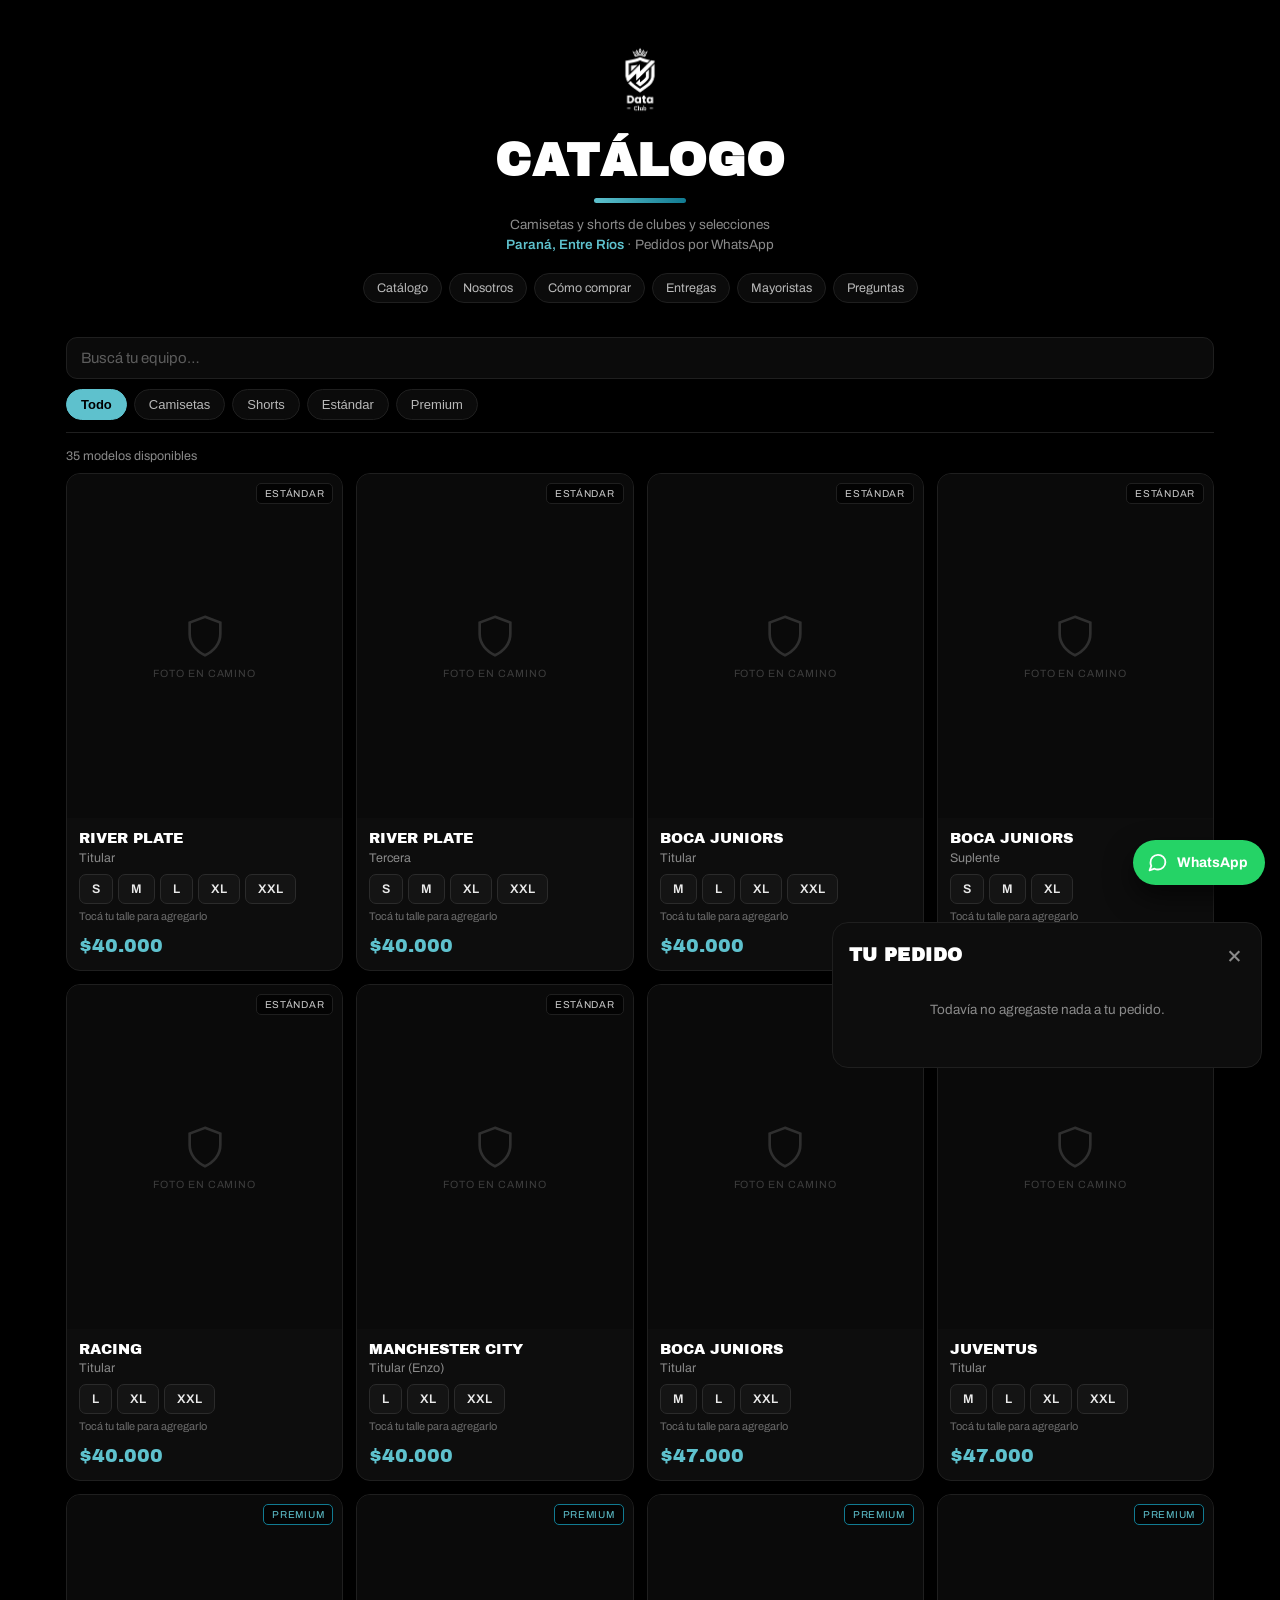
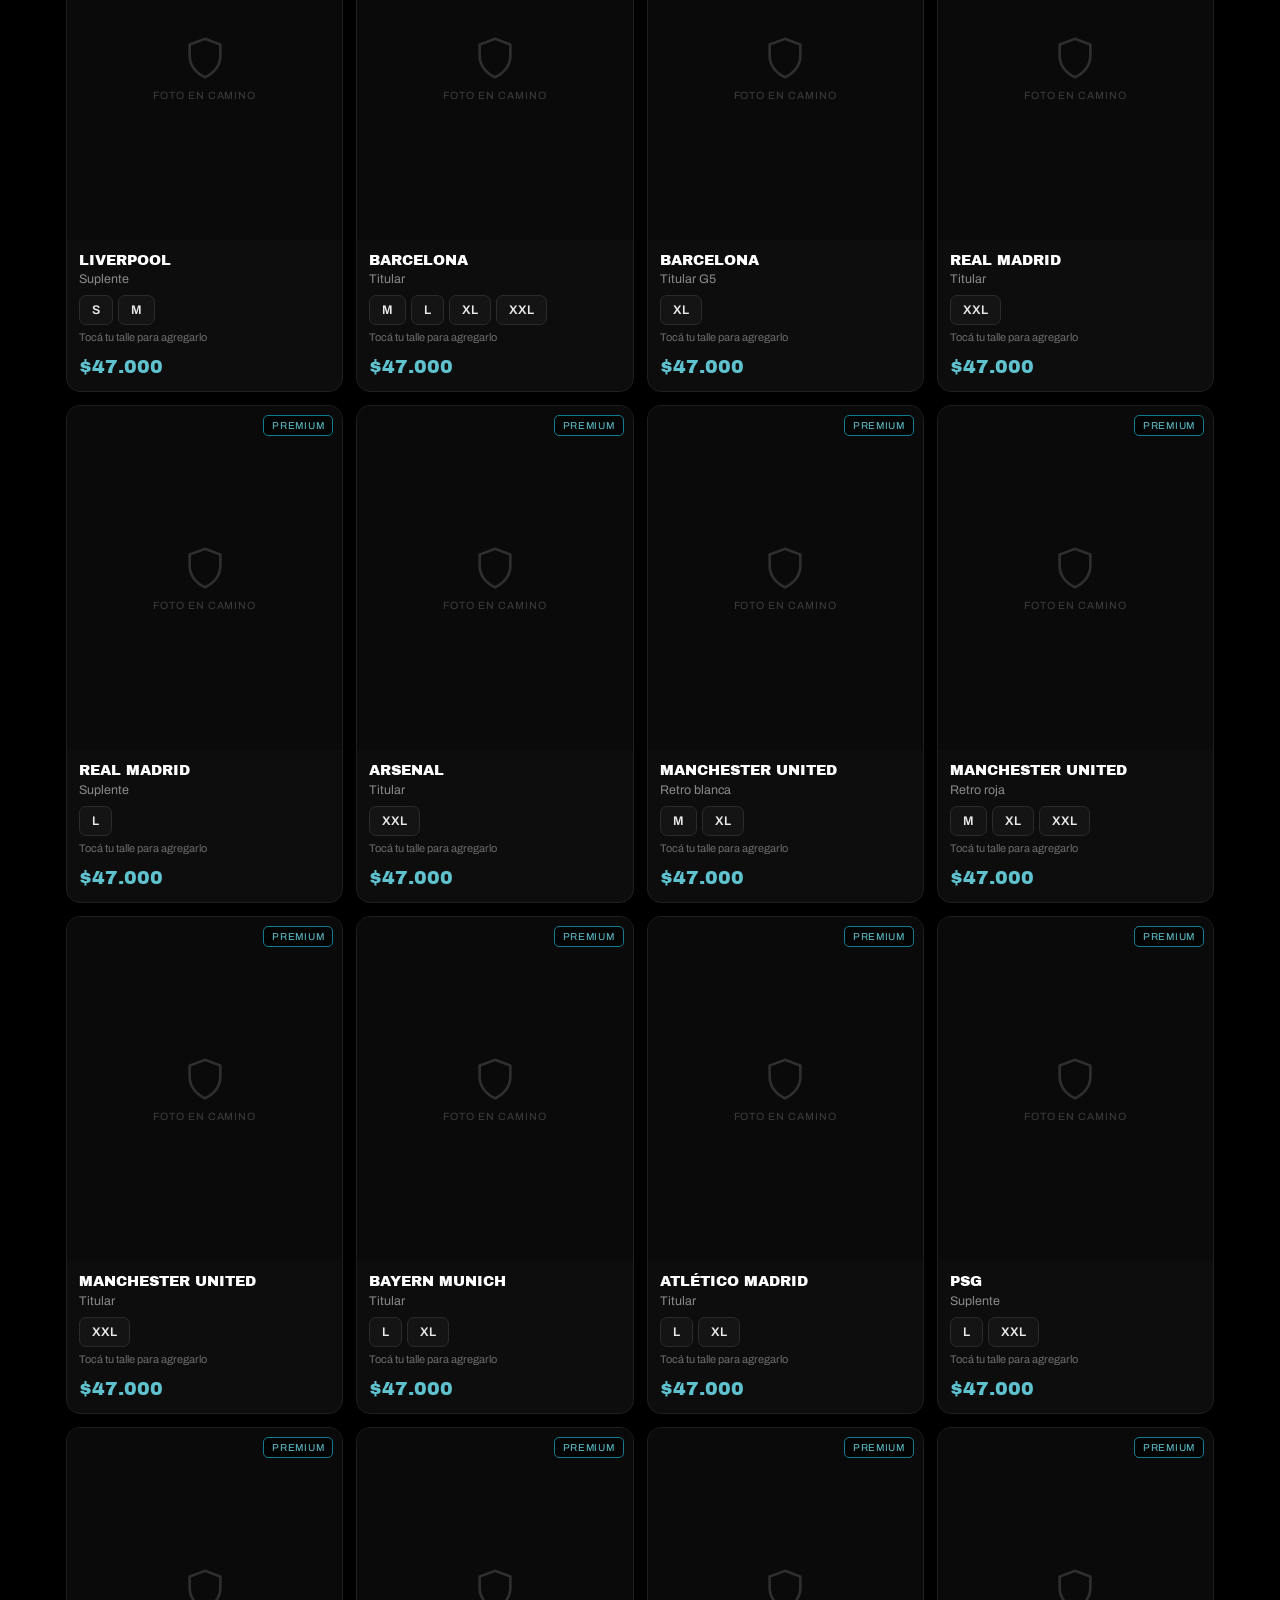
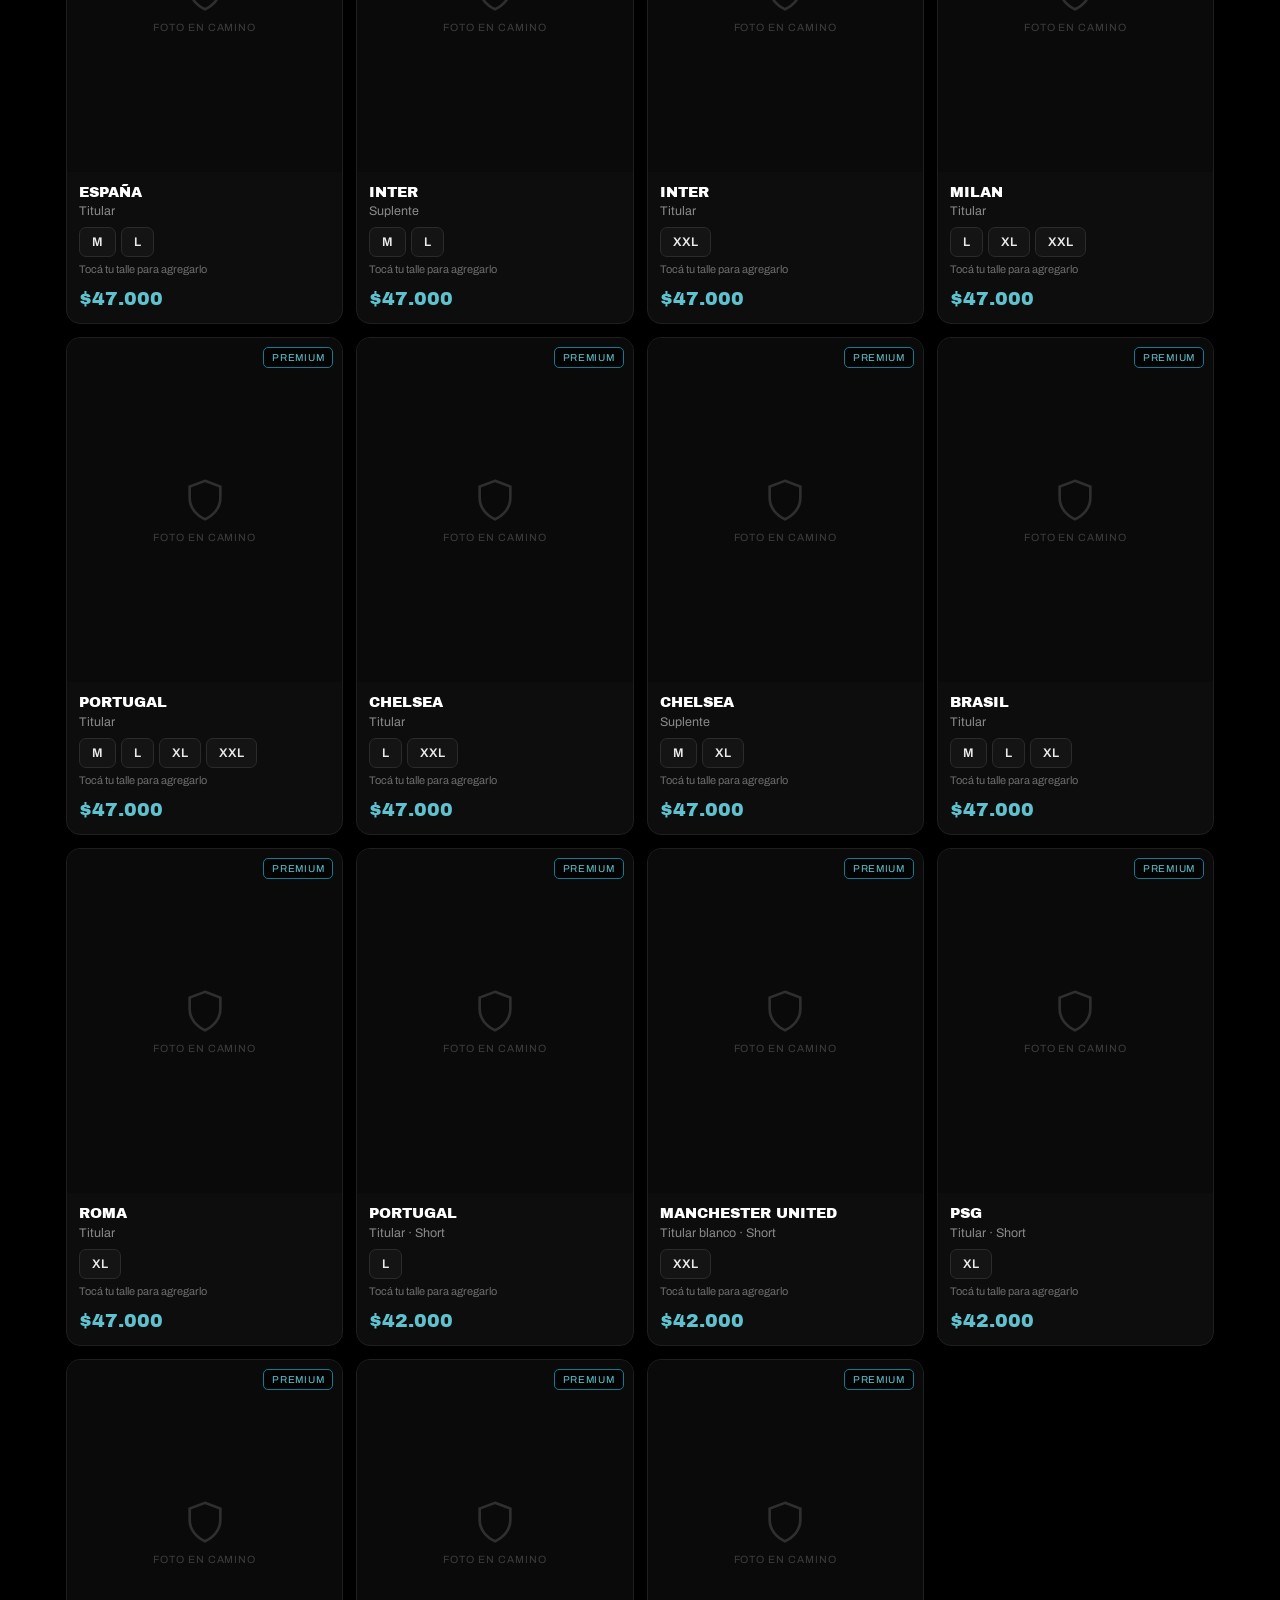
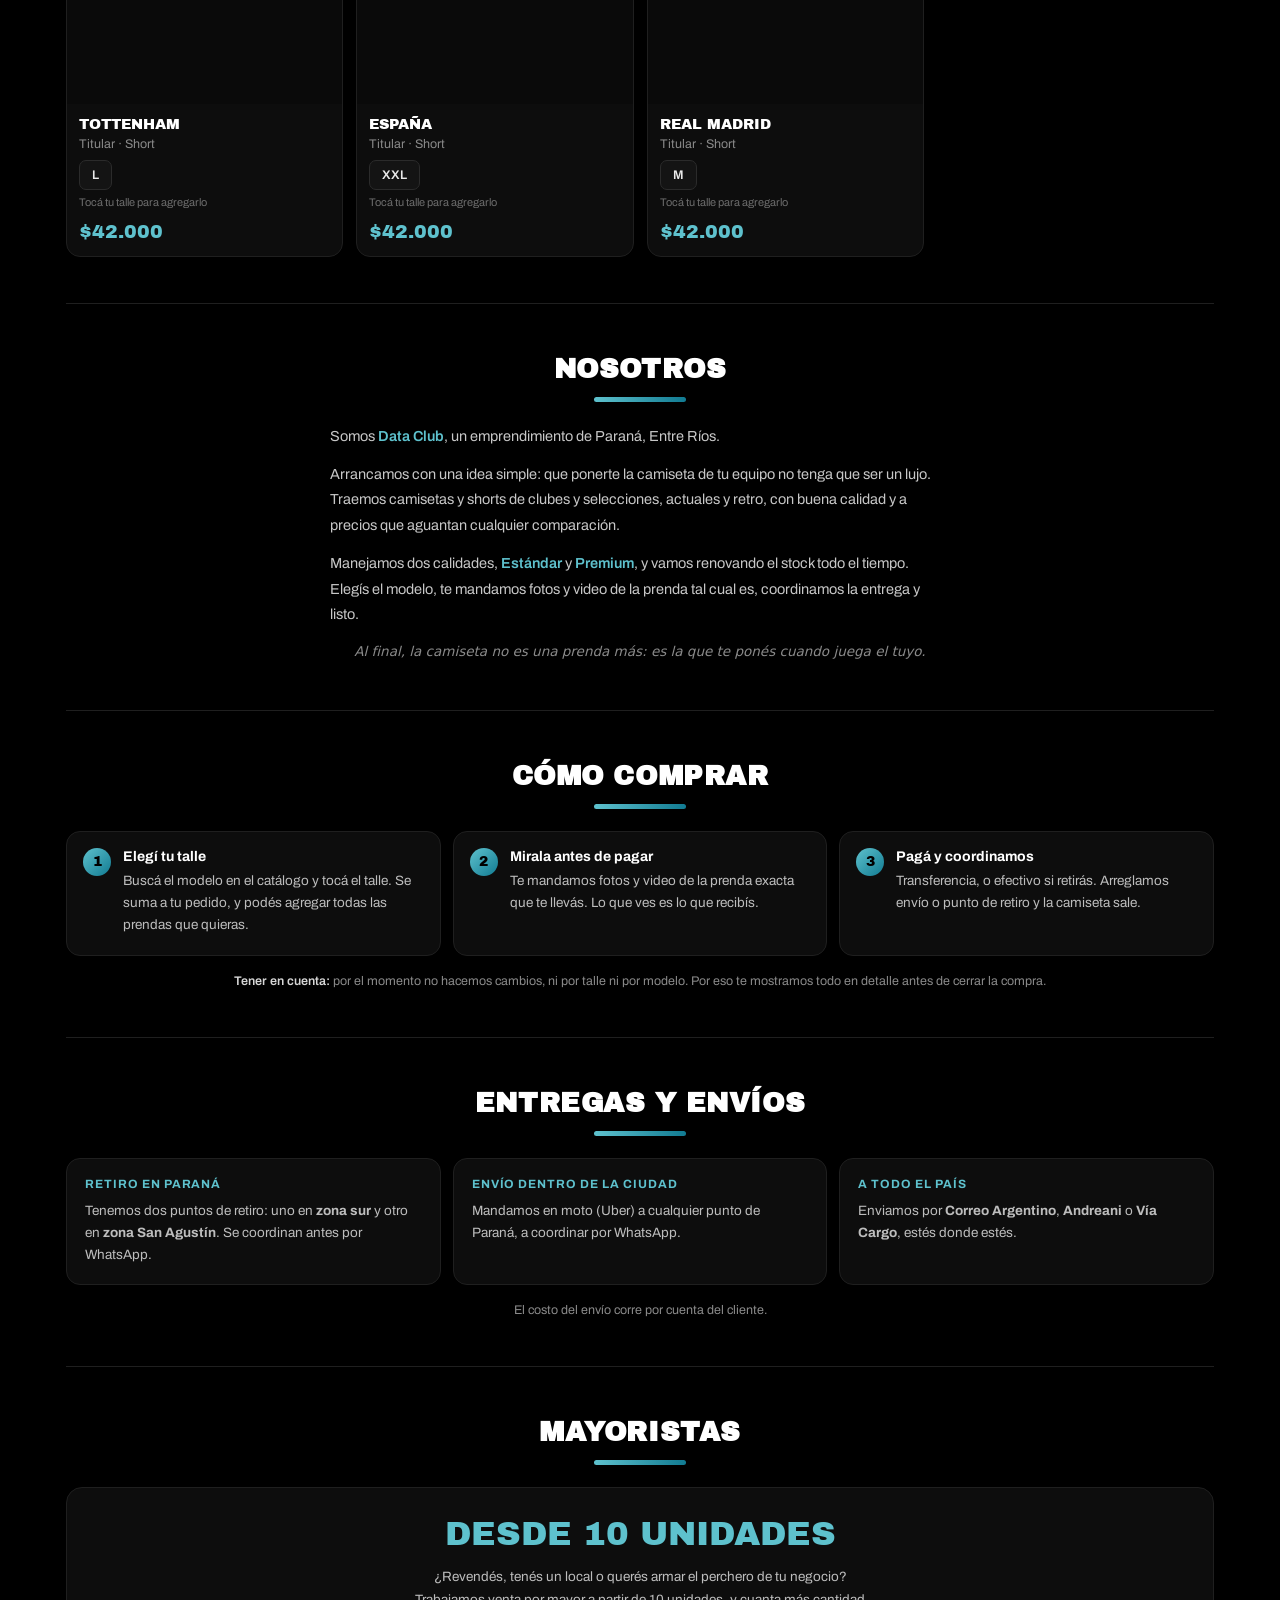
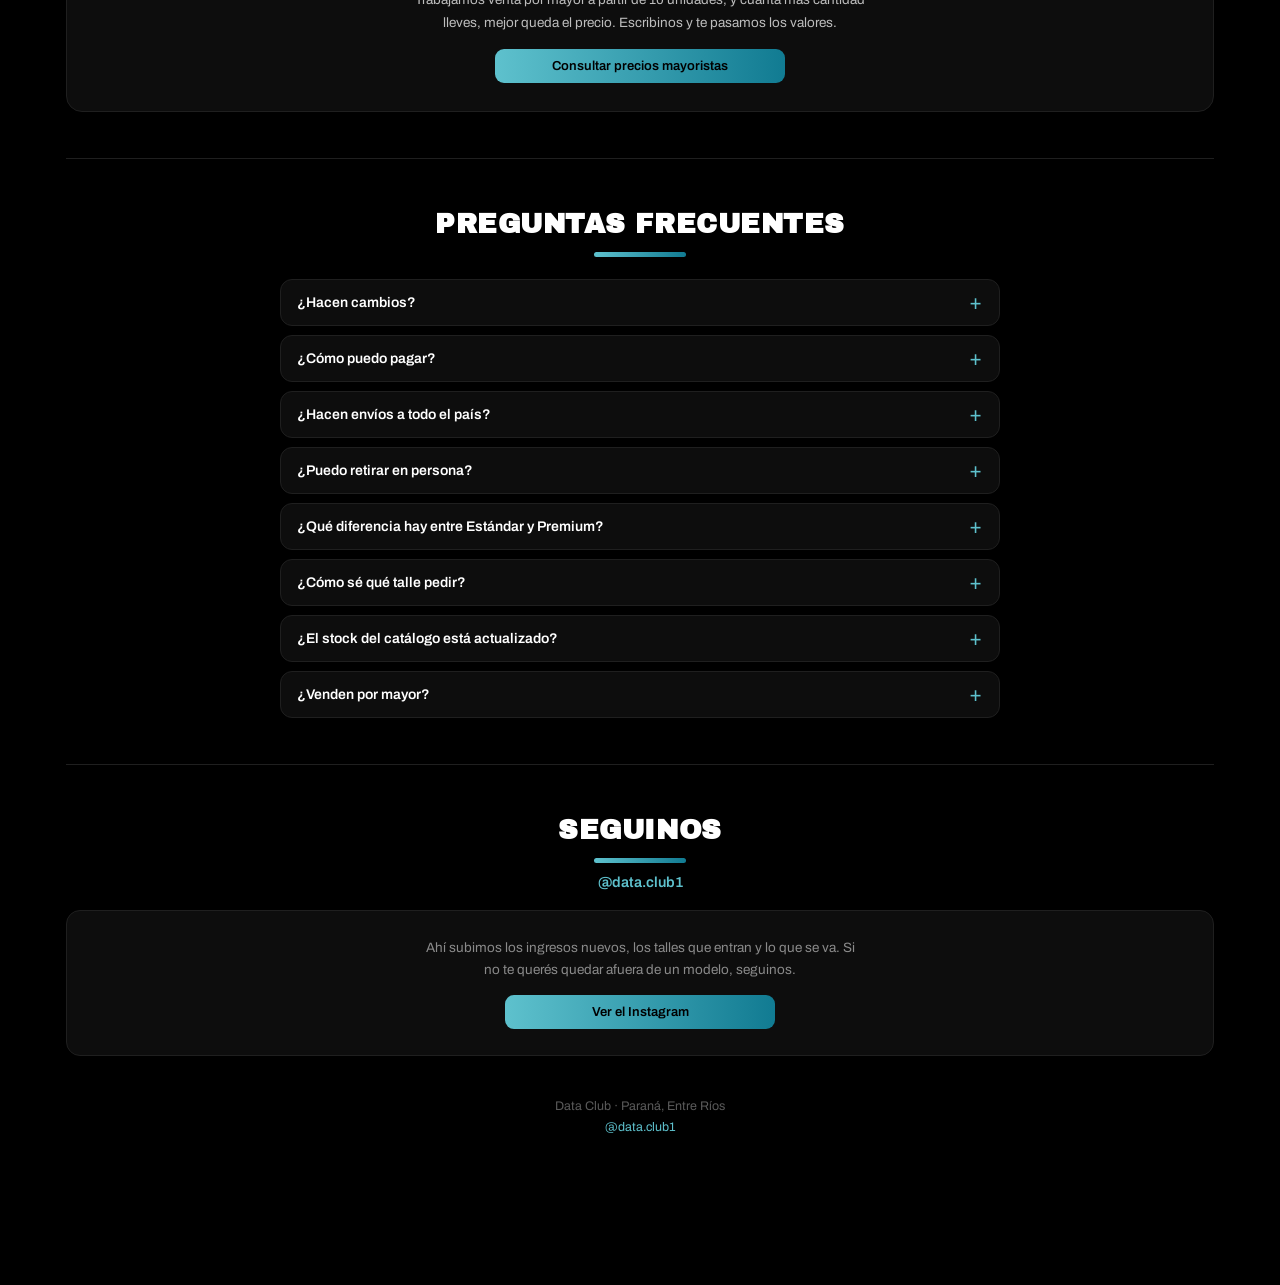
==== commit 3f98b63f: "Agregar carrito de pedido con envio unico por WhatsApp - Tocar un talle lo suma al pedido en vez de " ====
--- a/index.html
+++ b/index.html
@@ -11,7 +11,7 @@
 :root{--bg:#000;--card:#0d0d0d;--line:#1f1f1f;--turq:#5EC1CD;--teal:#117B92;--muted:#8a8a8a}
 *{box-sizing:border-box;margin:0;padding:0}
 body{background:var(--bg);color:#fff;font-family:Archivo,system-ui,sans-serif;-webkit-font-smoothing:antialiased}
-.wrap{max-width:1180px;margin:0 auto;padding:0 16px 104px}
+.wrap{max-width:1180px;margin:0 auto;padding:0 16px 146px}
 header{text-align:center;padding:34px 0 22px}
 header img{width:62px;height:auto;display:block;margin:0 auto 16px}
 h1{font-family:'Archivo Black',Archivo,sans-serif;font-size:clamp(30px,8vw,46px);letter-spacing:.02em;line-height:1}
@@ -63,7 +63,7 @@
 .state{text-align:center;color:var(--muted);padding:56px 16px;font-size:14px;line-height:1.6}
 footer{text-align:center;color:#5a5a5a;font-size:12.5px;padding:40px 0 0;line-height:1.7}
 footer a{color:var(--turq);text-decoration:none}
-.toast{position:fixed;left:50%;bottom:86px;transform:translateX(-50%) translateY(140%);
+.toast{position:fixed;left:50%;bottom:134px;transform:translateX(-50%) translateY(140%);
   opacity:0;visibility:hidden;pointer-events:none;
   background:var(--turq);color:#000;font-size:13px;font-weight:600;padding:11px 18px;border-radius:9px;
   transition:transform .25s;z-index:60;max-width:90vw;text-align:center}
@@ -150,6 +150,50 @@
 .faq details[open] summary{color:var(--turq)}
 .faq details[open] summary::after{content:"\2212"}
 .faq details p{padding:0 16px 16px;color:#b5b5b5;font-size:13.5px;line-height:1.7}
+
+/* --- Carrito --- */
+.cartfab{position:fixed;right:15px;bottom:74px;z-index:56;display:none;align-items:center;gap:9px;
+  background:linear-gradient(90deg,var(--turq),var(--teal));color:#000;border:0;border-radius:999px;
+  padding:12px 16px;font-family:inherit;font-size:14px;font-weight:700;cursor:pointer;
+  box-shadow:0 12px 28px rgba(0,0,0,.6)}
+.cartfab.on{display:inline-flex}
+.cartfab .cnt{background:#000;color:var(--turq);border-radius:999px;min-width:21px;height:21px;
+  display:grid;place-items:center;font-size:12px;padding:0 6px}
+.ov{position:fixed;inset:0;background:rgba(0,0,0,.74);z-index:70;
+  opacity:0;visibility:hidden;transition:.2s}
+.ov.on{opacity:1;visibility:visible}
+.sheet{position:fixed;left:0;right:0;bottom:0;z-index:71;background:#0d0d0d;
+  border-top:1px solid var(--line);border-radius:18px 18px 0 0;padding:18px 16px 22px;
+  transform:translateY(103%);transition:transform .26s;max-height:86vh;overflow:auto}
+.sheet.on{transform:translateY(0)}
+@media(min-width:720px){
+  .sheet{left:auto;right:18px;bottom:18px;width:430px;border:1px solid var(--line);
+    border-radius:16px;max-height:76vh;transform:translateY(calc(100% + 40px))}
+  .sheet.on{transform:translateY(0)}
+}
+.sh-head{display:flex;align-items:center;justify-content:space-between;margin-bottom:6px}
+.sh-head h3{font-family:'Archivo Black',Archivo,sans-serif;font-size:18px;letter-spacing:.02em}
+.sh-x{background:none;border:0;color:#8a8a8a;font-size:27px;line-height:1;cursor:pointer;
+  padding:0 2px;font-family:inherit}
+.it{display:flex;gap:11px;align-items:flex-start;padding:13px 0;border-top:1px solid var(--line)}
+.it-n{flex:1;min-width:0}
+.it-t{font-size:13.5px;font-weight:600;line-height:1.35}
+.it-s{font-size:12px;color:var(--muted);margin-top:3px}
+.it-p{font-size:13.5px;color:var(--turq);font-weight:700;white-space:nowrap;padding-top:1px}
+.qty{display:flex;align-items:center;gap:9px;margin-top:8px}
+.qty button{width:27px;height:27px;border-radius:7px;border:1px solid #2b2b2b;background:#141414;
+  color:#eaeaea;font-family:inherit;font-size:15px;line-height:1;cursor:pointer}
+.qty button:hover{border-color:var(--turq);color:var(--turq)}
+.qty span{font-size:13.5px;min-width:16px;text-align:center}
+.qty .rm{width:auto;height:auto;margin-left:auto;border:0;background:none;color:#6d6d6d;
+  font-size:12px;padding:4px 0}
+.qty .rm:hover{color:#c45b5b}
+.tot{display:flex;justify-content:space-between;align-items:baseline;
+  border-top:1px solid var(--line);padding-top:15px;margin-bottom:14px}
+.tot b{font-family:'Archivo Black',Archivo,sans-serif;font-size:21px;color:var(--turq)}
+.empty{color:var(--muted);font-size:13.5px;text-align:center;padding:28px 0}
+.seguir{display:block;width:100%;text-align:center;color:var(--muted);font-size:12.5px;
+  margin-top:12px;background:none;border:0;cursor:pointer;font-family:inherit}
 </style>
 </head>
 <body>
@@ -202,7 +246,7 @@
     <div class="steps">
       <div class="step">
         <h3>Elegí tu talle</h3>
-        <p>Buscá el modelo en el catálogo y tocá el talle. Se abre WhatsApp con el pedido ya escrito.</p>
+        <p>Buscá el modelo en el catálogo y tocá el talle. Se suma a tu pedido, y podés agregar todas las prendas que quieras.</p>
       </div>
       <div class="step">
         <h3>Mirala antes de pagar</h3>
@@ -316,6 +360,20 @@
     <a href="https://instagram.com/data.club1">@data.club1</a>
   </footer>
 </div>
+<button class="cartfab" id="cartfab" aria-label="Ver tu pedido">
+  <svg width="18" height="18" viewBox="0 0 24 24" fill="none" stroke="#000" stroke-width="2.2"
+       stroke-linecap="round" stroke-linejoin="round" aria-hidden="true">
+    <path d="M5 8h14l-1.2 11.1a2 2 0 0 1-2 1.9H8.2a2 2 0 0 1-2-1.9L5 8z"/>
+    <path d="M9 8V6.4A3 3 0 0 1 12 3.4a3 3 0 0 1 3 3V8"/>
+  </svg>
+  <span>Tu pedido</span><span class="cnt" id="cartn">0</span>
+</button>
+<div class="ov" id="ov"></div>
+<aside class="sheet" id="sheet" role="dialog" aria-modal="true" aria-label="Tu pedido">
+  <div class="sh-head"><h3>TU PEDIDO</h3><button class="sh-x" id="shx" aria-label="Cerrar">&times;</button></div>
+  <div id="items"></div>
+  <div id="foot"></div>
+</aside>
 <a class="wafab" href="https://wa.me/5493434068333?text=Hola%20Data%20Club%21%20Te%20quiero%20hacer%20una%20consulta."
    target="_blank" rel="noopener" aria-label="Escribinos por WhatsApp">
   <svg width="21" height="21" viewBox="0 0 24 24" fill="none" stroke="#fff" stroke-width="2.1"
@@ -430,9 +488,11 @@
         <div class="club">${esc(d.club)}</div>
         <div class="model">${esc(d.modelo)}${d.tipo.toLowerCase()==="short"?" · Short":""}</div>
         <div class="sizes">${sizes.length
-            ? sizes.map(s=>`<button class="sz" data-prenda="${esc(nombre(d))}" data-talle="${esc(s)}">${esc(s)}</button>`).join("")
-            : `<button class="sz" data-prenda="${esc(nombre(d))}" data-talle="">Consultar</button>`}</div>
-        <div class="hint">${sizes.length?"Tocá tu talle para pedirla":"Escribinos por WhatsApp"}</div>
+            ? sizes.map(s=>`<button class="sz" data-club="${esc(d.club)}" data-modelo="${esc(d.modelo)}"
+                 data-cal="${esc(d.calidad)}" data-tipo="${esc(d.tipo)}" data-talle="${esc(s)}"
+                 data-precio="${num(d.precio)}">${esc(s)}</button>`).join("")
+            : `<button class="sz" data-consulta="1" data-prenda="${esc(nombre(d))}">Consultar</button>`}</div>
+        <div class="hint">${sizes.length?"Tocá tu talle para agregarlo":"Escribinos por WhatsApp"}</div>
         <div class="price">${esc(money(d.precio))}</div>
       </div></article>`;
   }).join("");
@@ -440,6 +500,79 @@
 const NOIMG=`<div class="noimg"><svg width="46" height="46" viewBox="0 0 24 24" fill="none"
   stroke="currentColor" stroke-width="1.4"><path d="M12 2l8 3v6c0 5-3.4 9-8 11-4.6-2-8-6-8-11V5z"/></svg>
   <span>Foto en camino</span></div>`;
+
+
+/* ---------- carrito ---------- */
+const CART_KEY="dc_cart_v1";
+let CART=[];
+const num=v=>{const n=parseInt(String(v||"").replace(/[^0-9]/g,""),10);return isFinite(n)?n:0;};
+const cap=s=>{s=String(s||"");return s?s.charAt(0).toUpperCase()+s.slice(1).toLowerCase():"";};
+function cartLoad(){
+  try{const r=localStorage.getItem(CART_KEY);CART=r?JSON.parse(r):[];if(!Array.isArray(CART))CART=[];}
+  catch(e){CART=[];}
+}
+function cartSave(){ try{localStorage.setItem(CART_KEY,JSON.stringify(CART));}catch(e){} }
+function titulo(x){
+  return cap(x.tipo||"Prenda")+" "+x.club+" "+x.modelo+(x.cal?" ("+x.cal+")":"");
+}
+function cartAdd(o){
+  const k=[o.club,o.modelo,o.cal,o.tipo,o.talle].join("|");
+  const f=CART.filter(x=>x.k===k)[0];
+  if(f){ f.q++; } else { CART.push({k:k,club:o.club,modelo:o.modelo,cal:o.cal,
+    tipo:o.tipo,talle:o.talle,precio:o.precio,q:1}); }
+  cartSave(); cartPaint();
+}
+function cartQty(k,d){
+  const f=CART.filter(x=>x.k===k)[0]; if(!f) return;
+  f.q+=d; if(f.q<1) CART=CART.filter(x=>x.k!==k);
+  cartSave(); cartPaint(); if(!CART.length) sheet(false);
+}
+function cartDel(k){ CART=CART.filter(x=>x.k!==k); cartSave(); cartPaint(); if(!CART.length) sheet(false); }
+function cartN(){ return CART.reduce((a,x)=>a+x.q,0); }
+function cartTotal(){ return CART.reduce((a,x)=>a+x.precio*x.q,0); }
+function cartPaint(){
+  document.getElementById("cartn").textContent=cartN();
+  document.getElementById("cartfab").classList.toggle("on",CART.length>0);
+  const it=document.getElementById("items"), ft=document.getElementById("foot");
+  if(!CART.length){ it.innerHTML='<p class="empty">Todav\u00eda no agregaste nada a tu pedido.</p>';
+    ft.innerHTML=""; return; }
+  it.innerHTML=CART.map(x=>
+     '<div class="it"><div class="it-n">'
+    +'<div class="it-t">'+esc(titulo(x))+'</div>'
+    +'<div class="it-s">Talle '+esc(x.talle||"a confirmar")
+    +(x.precio?' \u00b7 '+money(x.precio)+' c/u':'')+'</div>'
+    +'<div class="qty">'
+    +'<button data-q="-1" data-k="'+esc(x.k)+'" aria-label="Quitar uno">\u2212</button>'
+    +'<span>'+x.q+'</span>'
+    +'<button data-q="1" data-k="'+esc(x.k)+'" aria-label="Agregar uno">+</button>'
+    +'<button class="rm" data-del="'+esc(x.k)+'">Quitar</button>'
+    +'</div></div>'
+    +'<div class="it-p">'+(x.precio?money(x.precio*x.q):"a confirmar")+'</div></div>').join("");
+  const t=cartTotal();
+  ft.innerHTML='<div class="tot"><span>Total</span><b>'+(t?money(t):"a confirmar")+'</b></div>'
+    +'<button class="btn" id="pedir">Hacer el pedido por WhatsApp</button>'
+    +'<button class="seguir" id="seguir">Seguir mirando</button>';
+}
+function sheet(on){
+  document.getElementById("sheet").classList.toggle("on",on);
+  document.getElementById("ov").classList.toggle("on",on);
+  document.body.style.overflow = on ? "hidden" : "";
+}
+function waOpen(msg){
+  if(!WA){ toast("Falta cargar el n\u00famero de WhatsApp"); return; }
+  const a=document.createElement("a");
+  a.href="https://wa.me/"+WA+"?text="+encodeURIComponent(msg);
+  a.target="_blank"; a.rel="noopener";
+  document.body.appendChild(a); a.click(); a.remove();
+}
+function pedido(){
+  const L=CART.map((x,i)=>(i+1)+") "+titulo(x)+" \u00b7 Talle "+(x.talle||"a confirmar")
+      +" \u00b7 x"+x.q+(x.precio?" \u00b7 "+money(x.precio*x.q):""));
+  let m="Hola Data Club! Te hago un pedido:\n\n"+L.join("\n");
+  const t=cartTotal();
+  if(t) m+="\n\nTotal: "+money(t);
+  return m;
+}
 
 function toast(m){
   const t=document.getElementById("toast");
@@ -449,19 +582,22 @@
 document.addEventListener("click",e=>{
   const chip=e.target.closest(".chip");
   if(chip){ filtro=chip.dataset.k; chips(); render(); return; }
-  const b=e.target.closest("[data-prenda]");
-  if(b){
-    const talle=b.dataset.talle;
-    const msg = talle
-      ? "Hola! Me interesa "+b.dataset.prenda+" en talle "+talle+"."
-      : "Hola! Me interesa "+b.dataset.prenda+".";
-    if(!WA){ toast("Falta cargar el número de WhatsApp"); return; }
-    const a=document.createElement("a");
-    a.href="https://wa.me/"+WA+"?text="+encodeURIComponent(msg);
-    a.target="_blank"; a.rel="noopener";
-    document.body.appendChild(a); a.click(); a.remove();
+  if(e.target.closest("#cartfab")){ sheet(true); return; }
+  if(e.target.closest("#ov")||e.target.closest("#shx")||e.target.closest("#seguir")){ sheet(false); return; }
+  if(e.target.closest("#pedir")){ waOpen(pedido()); return; }
+  const q=e.target.closest("[data-q]");
+  if(q){ cartQty(q.dataset.k,parseInt(q.dataset.q,10)); return; }
+  const dl=e.target.closest("[data-del]");
+  if(dl){ cartDel(dl.dataset.del); return; }
+  const sz=e.target.closest(".sz");
+  if(sz){
+    if(sz.dataset.consulta){ waOpen("Hola! Me interesa "+sz.dataset.prenda+"."); return; }
+    cartAdd({club:sz.dataset.club,modelo:sz.dataset.modelo,cal:sz.dataset.cal,
+             tipo:sz.dataset.tipo,talle:sz.dataset.talle,precio:num(sz.dataset.precio)});
+    toast("Agregado a tu pedido \u00b7 talle "+sz.dataset.talle);
   }
 });
+document.addEventListener("keydown",e=>{ if(e.key==="Escape") sheet(false); });
 document.getElementById("q").addEventListener("input",e=>{
   texto=e.target.value.trim().toLowerCase(); render();
 });
@@ -493,6 +629,7 @@
 
 (async function(){
   chips();
+  cartLoad(); cartPaint();
   try{
     const r=await fetch(CSV+"&_="+Date.now(),{cache:"no-store"});
     if(!r.ok) throw new Error(r.status);
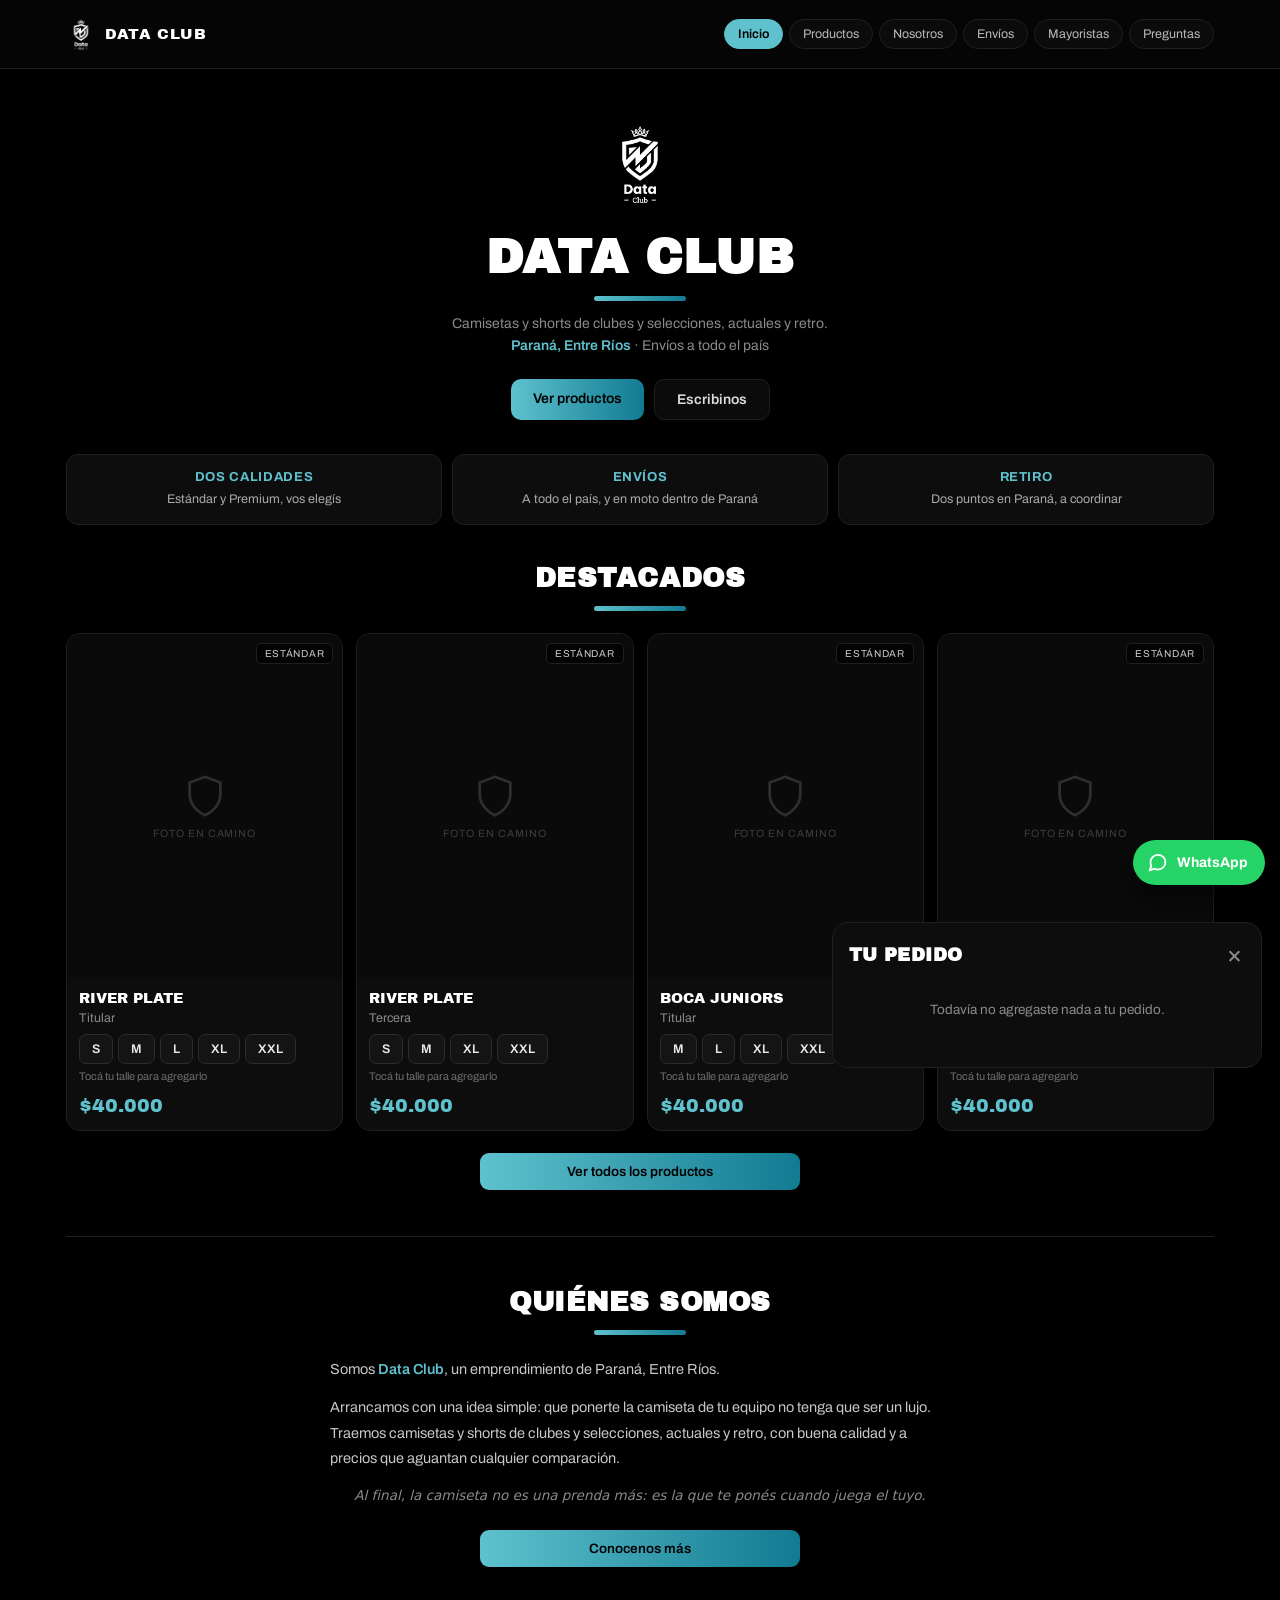
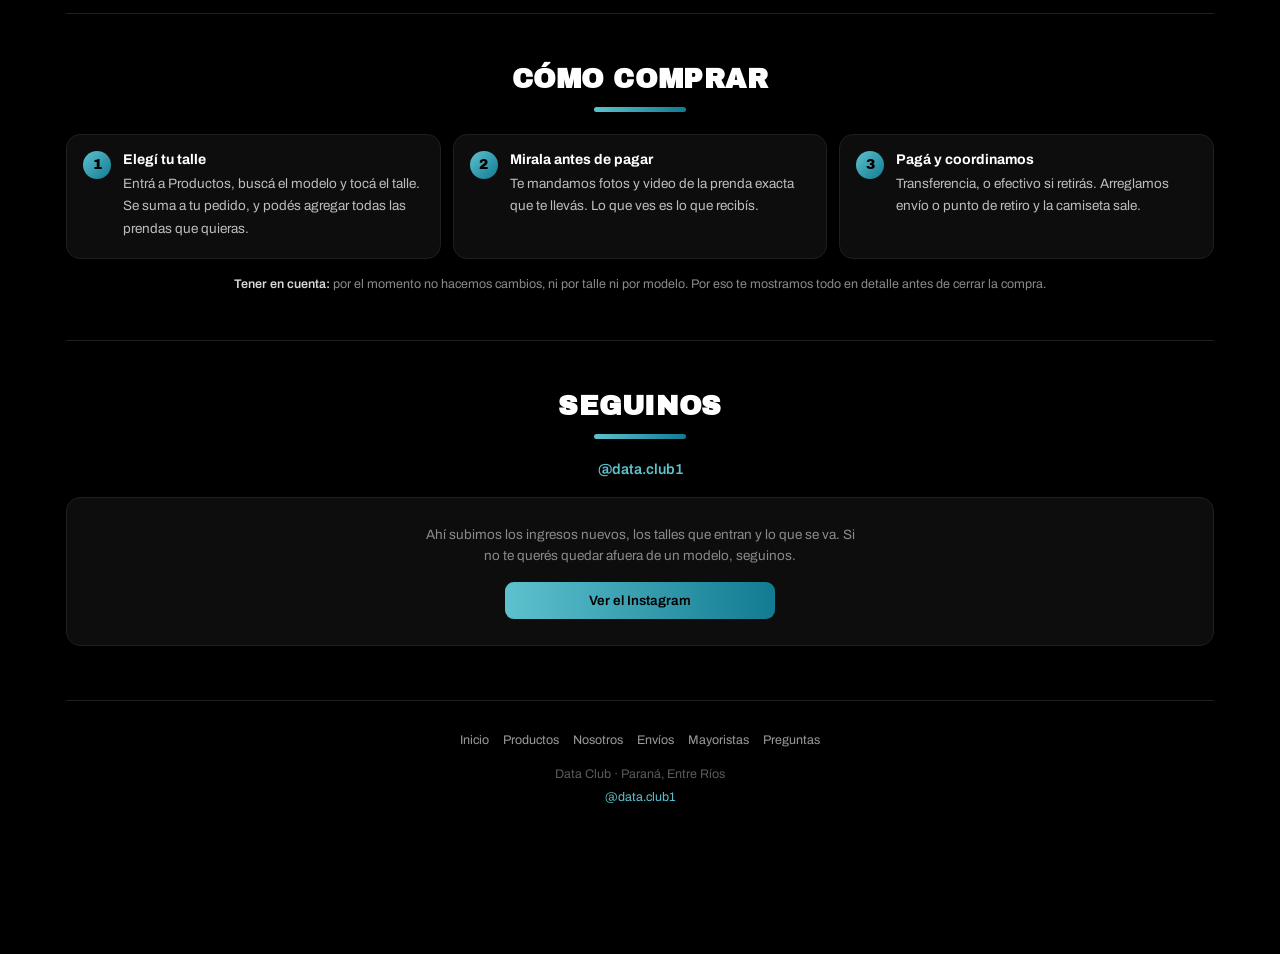
==== commit de16795c: "Reorganizar el sitio en seis paginas Deja de ser un catalogo de una sola pagina y pasa a ser la web " ====
--- a/index.html
+++ b/index.html
@@ -3,346 +3,91 @@
 <head>
 <meta charset="utf-8">
 <meta name="viewport" content="width=device-width, initial-scale=1">
-<title>Data Club · Catálogo</title>
+<title>Data Club · Camisetas y shorts de fútbol</title>
+<meta name="description" content="Camisetas y shorts de clubes y selecciones, actuales y retro. Paraná, Entre Ríos. Envíos a todo el país.">
+<meta property="og:title" content="Data Club · Camisetas y shorts de fútbol">
+<meta property="og:description" content="Camisetas y shorts de clubes y selecciones, actuales y retro. Paraná, Entre Ríos. Envíos a todo el país.">
+<meta property="og:type" content="website">
+<link rel="icon" href="/logo.png">
 <link rel="preconnect" href="https://fonts.googleapis.com">
 <link rel="preconnect" href="https://fonts.gstatic.com" crossorigin>
 <link href="https://fonts.googleapis.com/css2?family=Archivo:wght@400;600&family=Archivo+Black&display=swap" rel="stylesheet">
-<style>
-:root{--bg:#000;--card:#0d0d0d;--line:#1f1f1f;--turq:#5EC1CD;--teal:#117B92;--muted:#8a8a8a}
-*{box-sizing:border-box;margin:0;padding:0}
-body{background:var(--bg);color:#fff;font-family:Archivo,system-ui,sans-serif;-webkit-font-smoothing:antialiased}
-.wrap{max-width:1180px;margin:0 auto;padding:0 16px 146px}
-header{text-align:center;padding:34px 0 22px}
-header img{width:62px;height:auto;display:block;margin:0 auto 16px}
-h1{font-family:'Archivo Black',Archivo,sans-serif;font-size:clamp(30px,8vw,46px);letter-spacing:.02em;line-height:1}
-.rule{width:92px;height:5px;margin:14px auto 12px;border-radius:3px;
-  background:linear-gradient(90deg,var(--turq),var(--teal))}
-.sub{color:var(--muted);font-size:13.5px;line-height:1.5}
-.sub b{color:var(--turq);font-weight:600}
-.bar{position:sticky;top:0;z-index:20;background:rgba(0,0,0,.93);
-  backdrop-filter:blur(8px);padding:12px 0 10px;border-bottom:1px solid var(--line)}
-input[type=search]{width:100%;padding:12px 14px;border-radius:11px;border:1px solid var(--line);
-  background:#0b0b0b;color:#fff;font:inherit;font-size:15px}
-input[type=search]::placeholder{color:#5c5c5c}
-input[type=search]:focus{outline:none;border-color:var(--teal)}
-.chips{display:flex;gap:7px;overflow-x:auto;margin-top:10px;padding-bottom:2px;scrollbar-width:none}
-.chips::-webkit-scrollbar{display:none}
-.chip{flex:0 0 auto;padding:7px 14px;border-radius:999px;border:1px solid var(--line);
-  background:#0b0b0b;color:#b9b9b9;font-size:13px;cursor:pointer;white-space:nowrap}
-.chip[aria-pressed=true]{background:var(--turq);border-color:var(--turq);color:#000;font-weight:600}
-.count{color:var(--muted);font-size:12.5px;margin:16px 0 10px}
-.grid{display:grid;gap:13px;grid-template-columns:repeat(2,minmax(0,1fr))}
-@media(min-width:680px){.grid{grid-template-columns:repeat(3,minmax(0,1fr))}}
-@media(min-width:960px){.grid{grid-template-columns:repeat(4,minmax(0,1fr))}}
-.card{background:var(--card);border:1px solid var(--line);border-radius:14px;overflow:hidden;
-  display:flex;flex-direction:column}
-.ph{position:relative;aspect-ratio:4/5;background:#0a0a0a;overflow:hidden}
-.ph img{width:100%;height:100%;object-fit:cover;display:block}
-.noimg{width:100%;height:100%;display:flex;flex-direction:column;align-items:center;
-  justify-content:center;gap:9px;color:#2f2f2f}
-.noimg span{font-size:10.5px;letter-spacing:.09em;text-transform:uppercase;color:#3d3d3d}
-.tag{position:absolute;top:9px;left:9px;background:var(--turq);color:#000;font-size:10.5px;
-  font-weight:600;letter-spacing:.05em;text-transform:uppercase;padding:4px 8px;border-radius:5px}
-.qual{position:absolute;top:9px;right:9px;font-size:10px;letter-spacing:.07em;text-transform:uppercase;
-  padding:4px 8px;border-radius:5px;background:rgba(0,0,0,.72);border:1px solid var(--line);color:#c9c9c9}
-.qual.pre{border-color:var(--teal);color:var(--turq)}
-.body{padding:12px 12px 14px;display:flex;flex-direction:column;gap:7px;flex:1}
-.club{font-family:'Archivo Black',Archivo,sans-serif;font-size:14.5px;line-height:1.15;text-transform:uppercase}
-.model{color:var(--muted);font-size:12.5px;margin-top:-3px}
-.sizes{display:flex;flex-wrap:wrap;gap:5px;margin-top:2px}
-.sz{font-size:12.5px;font-weight:600;padding:7px 12px;border-radius:7px;border:1px solid #2b2b2b;
-  color:#eaeaea;background:#141414;cursor:pointer;font-family:inherit;transition:.12s}
-.sz:hover{border-color:var(--turq);color:var(--turq)}
-.sz:active{background:var(--turq);color:#000;border-color:var(--turq)}
-.hint{font-size:11px;color:#6d6d6d;margin-top:-1px}
-.price{font-family:'Archivo Black',Archivo,sans-serif;font-size:19px;color:var(--turq);margin-top:auto;padding-top:6px}
-.btn{display:block;text-align:center;text-decoration:none;padding:10px;border-radius:9px;font-size:13px;
-  font-weight:600;color:#000;background:linear-gradient(90deg,var(--turq),var(--teal));border:0;
-  cursor:pointer;font-family:inherit;width:100%}
-.btn:active{opacity:.82}
-.state{text-align:center;color:var(--muted);padding:56px 16px;font-size:14px;line-height:1.6}
-footer{text-align:center;color:#5a5a5a;font-size:12.5px;padding:40px 0 0;line-height:1.7}
-footer a{color:var(--turq);text-decoration:none}
-.toast{position:fixed;left:50%;bottom:134px;transform:translateX(-50%) translateY(140%);
-  opacity:0;visibility:hidden;pointer-events:none;
-  background:var(--turq);color:#000;font-size:13px;font-weight:600;padding:11px 18px;border-radius:9px;
-  transition:transform .25s;z-index:60;max-width:90vw;text-align:center}
-.toast.on{transform:translateX(-50%) translateY(0);opacity:1;visibility:visible}
-
-/* --- Instagram --- */
-.ig{padding:50px 0 0;margin-top:46px;border-top:1px solid var(--line)}
-.ig h2{font-family:'Archivo Black',Archivo,sans-serif;font-size:clamp(20px,5.6vw,27px);
-  text-align:center;letter-spacing:.02em}
-.ig .rule{margin:13px auto 11px}
-.handle{display:block;text-align:center;color:var(--turq);text-decoration:none;
-  font-size:14.5px;font-weight:600;margin-bottom:20px}
-.handle:hover{text-decoration:underline}
-.iggrid{display:grid;gap:11px;grid-template-columns:repeat(3,minmax(0,1fr))}
-.igp{position:relative;display:block;aspect-ratio:1;border-radius:12px;overflow:hidden;
-  background:#0a0a0a;border:1px solid var(--line)}
-.igp img{width:100%;height:100%;object-fit:cover;display:block;transition:.25s}
-.igp:hover img{transform:scale(1.06);opacity:.86}
-.igp .vid{position:absolute;bottom:8px;right:8px;background:rgba(0,0,0,.66);color:#fff;
-  font-size:10px;line-height:1;padding:5px 6px;border-radius:5px}
-.igmore{max-width:300px;margin:16px auto 0}
-.igbox{background:var(--card);border:1px solid var(--line);border-radius:14px;
-  padding:26px 20px;display:flex;flex-direction:column;align-items:center;gap:15px}
-.igbox p{color:var(--muted);font-size:13.5px;line-height:1.6;max-width:430px;text-align:center}
-.igbox .btn{max-width:270px}
-
-/* --- WhatsApp flotante --- */
-.wafab{position:fixed;right:15px;bottom:15px;z-index:55;display:inline-flex;align-items:center;
-  gap:9px;background:#25D366;color:#fff;text-decoration:none;border-radius:999px;
-  padding:12px 17px 12px 14px;font-size:14px;font-weight:700;font-family:inherit;
-  box-shadow:0 12px 28px rgba(0,0,0,.6);transition:transform .16s,box-shadow .16s}
-.wafab:hover{transform:translateY(-2px);box-shadow:0 16px 34px rgba(0,0,0,.66)}
-.wafab:active{transform:translateY(0)}
-.wafab svg{flex:0 0 auto}
-@media(max-width:400px){.wafab{padding:12px 15px 12px 13px;font-size:13.5px}}
-
-/* --- Navegacion --- */
-.nav{display:flex;flex-wrap:wrap;justify-content:center;gap:7px;margin-top:18px}
-.nav a{font-size:12.5px;color:#b9b9b9;text-decoration:none;border:1px solid var(--line);
-  background:#0b0b0b;border-radius:999px;padding:7px 13px;transition:.15s}
-.nav a:hover{border-color:var(--teal);color:var(--turq)}
-
-/* --- Secciones --- */
-.sec{padding:50px 0 0;margin-top:46px;border-top:1px solid var(--line);scroll-margin-top:92px}
-.sec h2{font-family:'Archivo Black',Archivo,sans-serif;font-size:clamp(20px,5.6vw,27px);
-  text-align:center;letter-spacing:.02em}
-.sec .rule{margin:13px auto 22px}
-.lead{max-width:620px;margin:0 auto;color:#c7c7c7;font-size:14.5px;line-height:1.75}
-.lead p+p{margin-top:13px}
-.lead b{color:var(--turq);font-weight:600}
-.kick{text-align:center;color:#8a8a8a;font-size:13.5px;font-style:italic;margin-top:20px}
-.note{margin-top:15px;text-align:center;color:var(--muted);font-size:12.5px;line-height:1.6}
-.note b{color:#d6d6d6;font-weight:600}
-
-.cols{display:grid;gap:12px;grid-template-columns:repeat(auto-fit,minmax(228px,1fr))}
-.box{background:var(--card);border:1px solid var(--line);border-radius:14px;padding:18px}
-.box h3{font-size:12px;letter-spacing:.08em;text-transform:uppercase;color:var(--turq);margin-bottom:9px}
-.box p{color:#bdbdbd;font-size:13.5px;line-height:1.65}
-
-.steps{counter-reset:s;display:grid;gap:12px;grid-template-columns:repeat(auto-fit,minmax(228px,1fr))}
-.step{position:relative;background:var(--card);border:1px solid var(--line);
-  border-radius:14px;padding:17px 17px 18px 56px}
-.step::before{counter-increment:s;content:counter(s);position:absolute;left:16px;top:16px;
-  width:28px;height:28px;border-radius:50%;display:grid;place-items:center;
-  background:linear-gradient(135deg,var(--turq),var(--teal));color:#000;
-  font-family:'Archivo Black',Archivo,sans-serif;font-size:14px}
-.step h3{font-size:14px;margin-bottom:6px}
-.step p{color:#bdbdbd;font-size:13.5px;line-height:1.65}
-
-.mayo{background:var(--card);border:1px solid var(--line);border-radius:16px;padding:28px 20px;
-  display:flex;flex-direction:column;align-items:center;gap:14px;text-align:center}
-.big{font-family:'Archivo Black',Archivo,sans-serif;font-size:clamp(25px,7vw,34px);
-  color:var(--turq);line-height:1.05}
-.mayo p{color:#bdbdbd;font-size:13.5px;line-height:1.7;max-width:480px}
-.mayo .btn{max-width:290px}
-
-.faq{max-width:720px;margin:0 auto;display:flex;flex-direction:column;gap:9px}
-.faq details{background:var(--card);border:1px solid var(--line);border-radius:12px}
-.faq summary{cursor:pointer;list-style:none;padding:15px 46px 15px 16px;
-  font-size:14px;font-weight:600;position:relative}
-.faq summary::-webkit-details-marker{display:none}
-.faq summary::after{content:"+";position:absolute;right:17px;top:50%;transform:translateY(-50%);
-  color:var(--turq);font-size:21px;line-height:1;font-weight:400}
-.faq details[open] summary{color:var(--turq)}
-.faq details[open] summary::after{content:"\2212"}
-.faq details p{padding:0 16px 16px;color:#b5b5b5;font-size:13.5px;line-height:1.7}
-
-/* --- Carrito --- */
-.cartfab{position:fixed;right:15px;bottom:74px;z-index:56;display:none;align-items:center;gap:9px;
-  background:linear-gradient(90deg,var(--turq),var(--teal));color:#000;border:0;border-radius:999px;
-  padding:12px 16px;font-family:inherit;font-size:14px;font-weight:700;cursor:pointer;
-  box-shadow:0 12px 28px rgba(0,0,0,.6)}
-.cartfab.on{display:inline-flex}
-.cartfab .cnt{background:#000;color:var(--turq);border-radius:999px;min-width:21px;height:21px;
-  display:grid;place-items:center;font-size:12px;padding:0 6px}
-.ov{position:fixed;inset:0;background:rgba(0,0,0,.74);z-index:70;
-  opacity:0;visibility:hidden;transition:.2s}
-.ov.on{opacity:1;visibility:visible}
-.sheet{position:fixed;left:0;right:0;bottom:0;z-index:71;background:#0d0d0d;
-  border-top:1px solid var(--line);border-radius:18px 18px 0 0;padding:18px 16px 22px;
-  transform:translateY(103%);transition:transform .26s;max-height:86vh;overflow:auto}
-.sheet.on{transform:translateY(0)}
-@media(min-width:720px){
-  .sheet{left:auto;right:18px;bottom:18px;width:430px;border:1px solid var(--line);
-    border-radius:16px;max-height:76vh;transform:translateY(calc(100% + 40px))}
-  .sheet.on{transform:translateY(0)}
-}
-.sh-head{display:flex;align-items:center;justify-content:space-between;margin-bottom:6px}
-.sh-head h3{font-family:'Archivo Black',Archivo,sans-serif;font-size:18px;letter-spacing:.02em}
-.sh-x{background:none;border:0;color:#8a8a8a;font-size:27px;line-height:1;cursor:pointer;
-  padding:0 2px;font-family:inherit}
-.it{display:flex;gap:11px;align-items:flex-start;padding:13px 0;border-top:1px solid var(--line)}
-.it-n{flex:1;min-width:0}
-.it-t{font-size:13.5px;font-weight:600;line-height:1.35}
-.it-s{font-size:12px;color:var(--muted);margin-top:3px}
-.it-p{font-size:13.5px;color:var(--turq);font-weight:700;white-space:nowrap;padding-top:1px}
-.qty{display:flex;align-items:center;gap:9px;margin-top:8px}
-.qty button{width:27px;height:27px;border-radius:7px;border:1px solid #2b2b2b;background:#141414;
-  color:#eaeaea;font-family:inherit;font-size:15px;line-height:1;cursor:pointer}
-.qty button:hover{border-color:var(--turq);color:var(--turq)}
-.qty span{font-size:13.5px;min-width:16px;text-align:center}
-.qty .rm{width:auto;height:auto;margin-left:auto;border:0;background:none;color:#6d6d6d;
-  font-size:12px;padding:4px 0}
-.qty .rm:hover{color:#c45b5b}
-.tot{display:flex;justify-content:space-between;align-items:baseline;
-  border-top:1px solid var(--line);padding-top:15px;margin-bottom:14px}
-.tot b{font-family:'Archivo Black',Archivo,sans-serif;font-size:21px;color:var(--turq)}
-.empty{color:var(--muted);font-size:13.5px;text-align:center;padding:28px 0}
-.seguir{display:block;width:100%;text-align:center;color:var(--muted);font-size:12.5px;
-  margin-top:12px;background:none;border:0;cursor:pointer;font-family:inherit}
-</style>
+<link rel="stylesheet" href="/estilo.css">
 </head>
 <body>
+<header class="top">
+  <div class="in">
+    <a class="brand" href="/"><img src="/logo.png" alt=""><span>DATA CLUB</span></a>
+    <nav class="nav"><a href="/" aria-current="page">Inicio</a><a href="/productos/">Productos</a><a href="/nosotros/">Nosotros</a><a href="/envios/">Envíos</a><a href="/mayoristas/">Mayoristas</a><a href="/preguntas/">Preguntas</a></nav>
+  </div>
+</header>
+
 <div class="wrap">
-  <header>
-    <img src="[data-uri]" alt="Data Club">
-    <h1>CATÁLOGO</h1>
+
+  <div class="hero">
+    <img src="/logo.png" alt="Data Club">
+    <h1>DATA CLUB</h1>
     <div class="rule"></div>
-    <p class="sub">Camisetas y shorts de clubes y selecciones<br>
-      <b>Paraná, Entre Ríos</b> · Pedidos por WhatsApp</p>
-    <nav class="nav">
-      <a href="#catalogo">Catálogo</a>
-      <a href="#nosotros">Nosotros</a>
-      <a href="#comprar">Cómo comprar</a>
-      <a href="#entregas">Entregas</a>
-      <a href="#mayoristas">Mayoristas</a>
-      <a href="#faq">Preguntas</a>
-    </nav>
-  </header>
-
-  <div class="bar" id="catalogo">
-    <input type="search" id="q" placeholder="Buscá tu equipo…" autocomplete="off">
-    <div class="chips" id="chips"></div>
+    <p class="sub">Camisetas y shorts de clubes y selecciones, actuales y retro.<br>
+      <b>Paraná, Entre Ríos</b> · Envíos a todo el país</p>
+    <div class="cta">
+      <a class="p" href="/productos/">Ver productos</a>
+      <a class="g" href="https://wa.me/5493434068333?text=Hola%20Data%20Club%21%20Te%20quiero%20hacer%20una%20consulta." target="_blank" rel="noopener">Escribinos</a>
+    </div>
+    <div class="perks">
+      <div class="perk"><b>Dos calidades</b><span>Estándar y Premium, vos elegís</span></div>
+      <div class="perk"><b>Envíos</b><span>A todo el país, y en moto dentro de Paraná</span></div>
+      <div class="perk"><b>Retiro</b><span>Dos puntos en Paraná, a coordinar</span></div>
+    </div>
   </div>
 
-  <p class="count" id="count"></p>
-  <div class="grid" id="grid"></div>
-  <div class="state" id="state">Cargando el catálogo…</div>
+  <section class="sec">
+    <h2>DESTACADOS</h2>
+    <div class="rule"></div>
+    <div class="grid" id="destacados"></div>
+    <a class="btn vertodo" href="/productos/">Ver todos los productos</a>
+  </section>
 
-
-
-  <section class="sec" id="nosotros">
-    <h2>NOSOTROS</h2>
+  <section class="sec">
+    <h2>QUIÉNES SOMOS</h2>
     <div class="rule"></div>
     <div class="lead">
       <p>Somos <b>Data Club</b>, un emprendimiento de Paraná, Entre Ríos.</p>
       <p>Arrancamos con una idea simple: que ponerte la camiseta de tu equipo no tenga que ser un lujo.
          Traemos camisetas y shorts de clubes y selecciones, actuales y retro, con buena calidad
          y a precios que aguantan cualquier comparación.</p>
-      <p>Manejamos dos calidades, <b>Estándar</b> y <b>Premium</b>, y vamos renovando el stock
-         todo el tiempo. Elegís el modelo, te mandamos fotos y video de la prenda tal cual es,
-         coordinamos la entrega y listo.</p>
       <p class="kick">Al final, la camiseta no es una prenda más: es la que te ponés cuando juega el tuyo.</p>
     </div>
+    <a class="btn vertodo" href="/nosotros/">Conocenos más</a>
   </section>
 
-  <section class="sec" id="comprar">
+  <section class="sec">
     <h2>CÓMO COMPRAR</h2>
     <div class="rule"></div>
+
     <div class="steps">
       <div class="step">
         <h3>Elegí tu talle</h3>
-        <p>Buscá el modelo en el catálogo y tocá el talle. Se suma a tu pedido, y podés agregar todas las prendas que quieras.</p>
+        <p>Entrá a Productos, buscá el modelo y tocá el talle. Se suma a tu pedido,
+           y podés agregar todas las prendas que quieras.</p>
       </div>
       <div class="step">
         <h3>Mirala antes de pagar</h3>
-        <p>Te mandamos fotos y video de la prenda exacta que te llevás. Lo que ves es lo que recibís.</p>
+        <p>Te mandamos fotos y video de la prenda exacta que te llevás.
+           Lo que ves es lo que recibís.</p>
       </div>
       <div class="step">
         <h3>Pagá y coordinamos</h3>
-        <p>Transferencia, o efectivo si retirás. Arreglamos envío o punto de retiro y la camiseta sale.</p>
+        <p>Transferencia, o efectivo si retirás. Arreglamos envío o punto de retiro
+           y la camiseta sale.</p>
       </div>
     </div>
+
     <p class="note"><b>Tener en cuenta:</b> por el momento no hacemos cambios, ni por talle ni por modelo.
        Por eso te mostramos todo en detalle antes de cerrar la compra.</p>
   </section>
 
-  <section class="sec" id="entregas">
-    <h2>ENTREGAS Y ENVÍOS</h2>
-    <div class="rule"></div>
-    <div class="cols">
-      <div class="box">
-        <h3>Retiro en Paraná</h3>
-        <p>Tenemos dos puntos de retiro: uno en <b>zona sur</b> y otro en <b>zona San Agustín</b>.
-           Se coordinan antes por WhatsApp.</p>
-      </div>
-      <div class="box">
-        <h3>Envío dentro de la ciudad</h3>
-        <p>Mandamos en moto (Uber) a cualquier punto de Paraná, a coordinar por WhatsApp.</p>
-      </div>
-      <div class="box">
-        <h3>A todo el país</h3>
-        <p>Enviamos por <b>Correo Argentino</b>, <b>Andreani</b> o <b>Vía Cargo</b>, estés donde estés.</p>
-      </div>
-    </div>
-    <p class="note">El costo del envío corre por cuenta del cliente.</p>
-  </section>
-
-  <section class="sec" id="mayoristas">
-    <h2>MAYORISTAS</h2>
-    <div class="rule"></div>
-    <div class="mayo">
-      <div class="big">DESDE 10 UNIDADES</div>
-      <p>¿Revendés, tenés un local o querés armar el perchero de tu negocio?
-         Trabajamos venta por mayor a partir de 10 unidades, y cuanta más cantidad lleves,
-         mejor queda el precio. Escribinos y te pasamos los valores.</p>
-      <a class="btn" target="_blank" rel="noopener"
-         href="https://wa.me/5493434068333?text=Hola%20Data%20Club%21%20Quiero%20consultar%20precios%20mayoristas.">Consultar precios mayoristas</a>
-    </div>
-  </section>
-
-  <section class="sec" id="faq">
-    <h2>PREGUNTAS FRECUENTES</h2>
-    <div class="rule"></div>
-    <div class="faq">
-      <details>
-        <summary>¿Hacen cambios?</summary>
-        <p>Por el momento no. No hacemos cambios por talle ni por modelo. Por eso, antes de cerrar la compra,
-           te mandamos fotos y video de la prenda exacta que te llevás, para que la veas tal cual es.
-           Una vez efectuada la compra no se realizan cambios.</p>
-      </details>
-      <details>
-        <summary>¿Cómo puedo pagar?</summary>
-        <p>Por transferencia, o en efectivo si retirás la mercadería en alguno de nuestros puntos de retiro.</p>
-      </details>
-      <details>
-        <summary>¿Hacen envíos a todo el país?</summary>
-        <p>Sí. Dentro de Paraná mandamos en moto (Uber) y al resto del país por Correo Argentino,
-           Andreani o Vía Cargo. El costo del envío corre por cuenta del cliente.</p>
-      </details>
-      <details>
-        <summary>¿Puedo retirar en persona?</summary>
-        <p>Sí, en Paraná tenemos dos puntos de retiro, en zona sur y en zona San Agustín.
-           Se coordinan antes por WhatsApp.</p>
-      </details>
-      <details>
-        <summary>¿Qué diferencia hay entre Estándar y Premium?</summary>
-        <p>Son dos calidades distintas. La Premium tiene mejor tela y terminación, y por eso vale un poco más.
-           En cada modelo del catálogo figura cuál es.</p>
-      </details>
-      <details>
-        <summary>¿Cómo sé qué talle pedir?</summary>
-        <p>En cada modelo del catálogo ves los talles que hay disponibles. Si tenés dudas, escribinos
-           antes de comprar y te damos una mano, así no te equivocás.</p>
-      </details>
-      <details>
-        <summary>¿El stock del catálogo está actualizado?</summary>
-        <p>Lo actualizamos nosotros a mano, así que puede pasar que algo recién vendido siga figurando.
-           Cuando nos escribas te confirmamos la disponibilidad al momento.</p>
-      </details>
-      <details>
-        <summary>¿Venden por mayor?</summary>
-        <p>Sí, a partir de 10 unidades. Cuanta más cantidad, mejor el precio. Consultanos por WhatsApp
-           y te pasamos los valores.</p>
-      </details>
-    </div>
-  </section>
-
-  <section class="ig" id="ig">
+  <section class="sec">
     <h2>SEGUINOS</h2>
     <div class="rule"></div>
     <a class="handle" href="https://instagram.com/data.club1" target="_blank" rel="noopener">@data.club1</a>
@@ -355,11 +100,14 @@
     </div>
   </section>
 
+
   <footer>
+    <div class="fnav"><a href="/">Inicio</a><a href="/productos/">Productos</a><a href="/nosotros/">Nosotros</a><a href="/envios/">Envíos</a><a href="/mayoristas/">Mayoristas</a><a href="/preguntas/">Preguntas</a></div>
     Data Club · Paraná, Entre Ríos<br>
-    <a href="https://instagram.com/data.club1">@data.club1</a>
+    <a href="https://instagram.com/data.club1" target="_blank" rel="noopener">@data.club1</a>
   </footer>
 </div>
+
 <button class="cartfab" id="cartfab" aria-label="Ver tu pedido">
   <svg width="18" height="18" viewBox="0 0 24 24" fill="none" stroke="#000" stroke-width="2.2"
        stroke-linecap="round" stroke-linejoin="round" aria-hidden="true">
@@ -374,8 +122,7 @@
   <div id="items"></div>
   <div id="foot"></div>
 </aside>
-<a class="wafab" href="https://wa.me/5493434068333?text=Hola%20Data%20Club%21%20Te%20quiero%20hacer%20una%20consulta."
-   target="_blank" rel="noopener" aria-label="Escribinos por WhatsApp">
+<a class="wafab" href="https://wa.me/5493434068333?text=Hola%20Data%20Club%21%20Te%20quiero%20hacer%20una%20consulta." target="_blank" rel="noopener" aria-label="Escribinos por WhatsApp">
   <svg width="21" height="21" viewBox="0 0 24 24" fill="none" stroke="#fff" stroke-width="2.1"
        stroke-linecap="round" stroke-linejoin="round" aria-hidden="true">
     <path d="M21 11.6a8.4 8.4 0 0 1-8.5 8.4 8.7 8.7 0 0 1-3.9-.9L3 21l1.9-5.1A8.3 8.3 0 0 1 4 12.1 8.4 8.4 0 0 1 12.5 3.2 8.4 8.4 0 0 1 21 11.6z"/>
@@ -383,265 +130,6 @@
   <span>WhatsApp</span>
 </a>
 <div class="toast" id="toast"></div>
-
-<script>
-const SHEET_ID = "19bg-1XTt5DF_C3qvKXF6Nqs4MHYdTQ0xRzvd3V5RZw8";
-const CSV = "https://docs.google.com/spreadsheets/d/"+SHEET_ID+"/gviz/tq?tqx=out:csv&sheet=Catalogo";
-const IG = "data.club1";
-// Feed JSON de Instagram (Behold). Vacio = se muestra el bloque "Seguinos".
-const IG_FEED  = "https://feeds.behold.so/vnP93odCsrnOKANWCce0";
-const IG_POSTS = 3;
-// Pegá acá el número de WhatsApp con código de país, solo dígitos. Ej: 5493434123456
-const WA = "5493434068333";
-const FALLBACK = [{"orden": 1, "mostrar": "SI", "club": "River Plate", "modelo": "Titular", "calidad": "Estándar", "tipo": "Camiseta", "talles": "S · M · L · XL · XXL", "precio": 40000, "foto": "", "nota": ""}, {"orden": 2, "mostrar": "SI", "club": "River Plate", "modelo": "Tercera", "calidad": "Estándar", "tipo": "Camiseta", "talles": "S · M · XL · XXL", "precio": 40000, "foto": "", "nota": ""}, {"orden": 3, "mostrar": "SI", "club": "Boca Juniors", "modelo": "Titular", "calidad": "Estándar", "tipo": "Camiseta", "talles": "M · L · XL · XXL", "precio": 40000, "foto": "", "nota": ""}, {"orden": 4, "mostrar": "SI", "club": "Boca Juniors", "modelo": "Suplente", "calidad": "Estándar", "tipo": "Camiseta", "talles": "S · M · XL", "precio": 40000, "foto": "", "nota": ""}, {"orden": 5, "mostrar": "SI", "club": "Racing", "modelo": "Titular", "calidad": "Estándar", "tipo": "Camiseta", "talles": "L · XL · XXL", "precio": 40000, "foto": "", "nota": ""}, {"orden": 6, "mostrar": "SI", "club": "Manchester City", "modelo": "Titular (Enzo)", "calidad": "Estándar", "tipo": "Camiseta", "talles": "L · XL · XXL", "precio": 40000, "foto": "", "nota": ""}, {"orden": 7, "mostrar": "SI", "club": "Boca Juniors", "modelo": "Titular", "calidad": "Premium", "tipo": "Camiseta", "talles": "M · L · XXL", "precio": 47000, "foto": "", "nota": ""}, {"orden": 8, "mostrar": "SI", "club": "Juventus", "modelo": "Titular", "calidad": "Premium", "tipo": "Camiseta", "talles": "M · L · XL · XXL", "precio": 47000, "foto": "", "nota": ""}, {"orden": 9, "mostrar": "SI", "club": "Liverpool", "modelo": "Suplente", "calidad": "Premium", "tipo": "Camiseta", "talles": "S · M", "precio": 47000, "foto": "", "nota": ""}, {"orden": 10, "mostrar": "SI", "club": "Barcelona", "modelo": "Titular", "calidad": "Premium", "tipo": "Camiseta", "talles": "M · L · XL · XXL", "precio": 47000, "foto": "", "nota": ""}, {"orden": 11, "mostrar": "SI", "club": "Barcelona", "modelo": "Titular G5", "calidad": "Premium", "tipo": "Camiseta", "talles": "XL", "precio": 47000, "foto": "", "nota": ""}, {"orden": 12, "mostrar": "SI", "club": "Real Madrid", "modelo": "Titular", "calidad": "Premium", "tipo": "Camiseta", "talles": "XXL", "precio": 47000, "foto": "", "nota": ""}, {"orden": 13, "mostrar": "SI", "club": "Real Madrid", "modelo": "Suplente", "calidad": "Premium", "tipo": "Camiseta", "talles": "L", "precio": 47000, "foto": "", "nota": ""}, {"orden": 14, "mostrar": "SI", "club": "Arsenal", "modelo": "Titular", "calidad": "Premium", "tipo": "Camiseta", "talles": "XXL", "precio": 47000, "foto": "", "nota": ""}, {"orden": 15, "mostrar": "SI", "club": "Manchester United", "modelo": "Retro blanca", "calidad": "Premium", "tipo": "Camiseta", "talles": "M · XL", "precio": 47000, "foto": "", "nota": ""}, {"orden": 16, "mostrar": "SI", "club": "Manchester United", "modelo": "Retro roja", "calidad": "Premium", "tipo": "Camiseta", "talles": "M · XL · XXL", "precio": 47000, "foto": "", "nota": ""}, {"orden": 17, "mostrar": "SI", "club": "Manchester United", "modelo": "Titular", "calidad": "Premium", "tipo": "Camiseta", "talles": "XXL", "precio": 47000, "foto": "", "nota": ""}, {"orden": 18, "mostrar": "SI", "club": "Bayern Munich", "modelo": "Titular", "calidad": "Premium", "tipo": "Camiseta", "talles": "L · XL", "precio": 47000, "foto": "", "nota": ""}, {"orden": 19, "mostrar": "SI", "club": "Atlético Madrid", "modelo": "Titular", "calidad": "Premium", "tipo": "Camiseta", "talles": "L · XL", "precio": 47000, "foto": "", "nota": ""}, {"orden": 20, "mostrar": "SI", "club": "PSG", "modelo": "Suplente", "calidad": "Premium", "tipo": "Camiseta", "talles": "L · XXL", "precio": 47000, "foto": "", "nota": ""}, {"orden": 21, "mostrar": "SI", "club": "España", "modelo": "Titular", "calidad": "Premium", "tipo": "Camiseta", "talles": "M · L", "precio": 47000, "foto": "", "nota": ""}, {"orden": 22, "mostrar": "SI", "club": "Inter", "modelo": "Suplente", "calidad": "Premium", "tipo": "Camiseta", "talles": "M · L", "precio": 47000, "foto": "", "nota": ""}, {"orden": 23, "mostrar": "SI", "club": "Inter", "modelo": "Titular", "calidad": "Premium", "tipo": "Camiseta", "talles": "XXL", "precio": 47000, "foto": "", "nota": ""}, {"orden": 24, "mostrar": "SI", "club": "Milan", "modelo": "Titular", "calidad": "Premium", "tipo": "Camiseta", "talles": "L · XL · XXL", "precio": 47000, "foto": "", "nota": ""}, {"orden": 25, "mostrar": "SI", "club": "Portugal", "modelo": "Titular", "calidad": "Premium", "tipo": "Camiseta", "talles": "M · L · XL · XXL", "precio": 47000, "foto": "", "nota": ""}, {"orden": 26, "mostrar": "SI", "club": "Chelsea", "modelo": "Titular", "calidad": "Premium", "tipo": "Camiseta", "talles": "L · XXL", "precio": 47000, "foto": "", "nota": ""}, {"orden": 27, "mostrar": "SI", "club": "Chelsea", "modelo": "Suplente", "calidad": "Premium", "tipo": "Camiseta", "talles": "M · XL", "precio": 47000, "foto": "", "nota": ""}, {"orden": 28, "mostrar": "SI", "club": "Brasil", "modelo": "Titular", "calidad": "Premium", "tipo": "Camiseta", "talles": "M · L · XL", "precio": 47000, "foto": "", "nota": ""}, {"orden": 29, "mostrar": "SI", "club": "Roma", "modelo": "Titular", "calidad": "Premium", "tipo": "Camiseta", "talles": "XL", "precio": 47000, "foto": "", "nota": ""}, {"orden": 30, "mostrar": "SI", "club": "Portugal", "modelo": "Titular", "calidad": "Premium", "tipo": "Short", "talles": "L", "precio": 42000, "foto": "", "nota": ""}, {"orden": 31, "mostrar": "SI", "club": "Manchester United", "modelo": "Titular blanco", "calidad": "Premium", "tipo": "Short", "talles": "XXL", "precio": 42000, "foto": "", "nota": ""}, {"orden": 32, "mostrar": "SI", "club": "PSG", "modelo": "Titular", "calidad": "Premium", "tipo": "Short", "talles": "XL", "precio": 42000, "foto": "", "nota": ""}, {"orden": 33, "mostrar": "SI", "club": "Tottenham", "modelo": "Titular", "calidad": "Premium", "tipo": "Short", "talles": "L", "precio": 42000, "foto": "", "nota": ""}, {"orden": 34, "mostrar": "SI", "club": "España", "modelo": "Titular", "calidad": "Premium", "tipo": "Short", "talles": "XXL", "precio": 42000, "foto": "", "nota": ""}, {"orden": 35, "mostrar": "SI", "club": "Real Madrid", "modelo": "Titular", "calidad": "Premium", "tipo": "Short", "talles": "M", "precio": 42000, "foto": "", "nota": ""}];
-
-function parseCSV(text){
-  const rows=[]; let row=[], cur="", q=false;
-  for(let i=0;i<text.length;i++){
-    const c=text[i];
-    if(q){
-      if(c==='"'){ if(text[i+1]==='"'){cur+='"';i++;} else q=false; }
-      else cur+=c;
-    } else if(c==='"') q=true;
-    else if(c===','){ row.push(cur); cur=""; }
-    else if(c==='\n'){ row.push(cur); rows.push(row); row=[]; cur=""; }
-    else if(c!=='\r') cur+=c;
-  }
-  if(cur.length||row.length){ row.push(cur); rows.push(row); }
-  return rows.filter(r=>r.some(c=>c.trim()!==""));
-}
-function money(v){
-  if(v==null) return "";
-  const s=String(v);
-  const n=parseInt(s.replace(/[^0-9]/g,""),10);
-  if(!isFinite(n)||n===0) return s.trim();
-  return "$"+n.toLocaleString("es-AR");
-}
-function fromRows(rows){
-  const head=rows[0].map(h=>h.trim().toLowerCase());
-  const ix=n=>head.findIndex(h=>h.startsWith(n));
-  const c={orden:ix("orden"),mostrar:ix("mostrar"),club:ix("club"),modelo:ix("modelo"),
-    calidad:ix("calidad"),tipo:ix("tipo"),talles:ix("talles"),precio:ix("precio"),
-    foto:ix("foto"),nota:ix("nota")};
-  return rows.slice(1).map(r=>({
-    orden:parseFloat(r[c.orden])||999, mostrar:(r[c.mostrar]||"SI").trim(),
-    club:(r[c.club]||"").trim(), modelo:(r[c.modelo]||"").trim(),
-    calidad:(r[c.calidad]||"").trim(), tipo:(r[c.tipo]||"").trim(),
-    talles:(r[c.talles]||"").trim(), precio:(r[c.precio]||"").trim(),
-    foto:(r[c.foto]||"").trim(), nota:(r[c.nota]||"").trim()
-  }));
-}
-
-let DATA=[], filtro="todo", texto="";
-const FILTROS=[["todo","Todo"],["camiseta","Camisetas"],["short","Shorts"],
-               ["estándar","Estándar"],["premium","Premium"]];
-
-function chips(){
-  document.getElementById("chips").innerHTML = FILTROS.map(([k,l])=>
-    `<button class="chip" data-k="${k}" aria-pressed="${k===filtro}">${l}</button>`).join("");
-}
-function visibles(){
-  return DATA.filter(d=>{
-    if(String(d.mostrar).toUpperCase().indexOf("NO")===0) return false;
-    if(!d.club) return false;
-    if(filtro==="camiseta"&&d.tipo.toLowerCase()!=="camiseta") return false;
-    if(filtro==="short"&&d.tipo.toLowerCase()!=="short") return false;
-    if(filtro==="estándar"&&d.calidad.toLowerCase().indexOf("est")!==0) return false;
-    if(filtro==="premium"&&d.calidad.toLowerCase().indexOf("pre")!==0) return false;
-    if(texto){
-      const t=(d.club+" "+d.modelo+" "+d.tipo+" "+d.calidad+" "+d.talles).toLowerCase();
-      if(t.indexOf(texto)<0) return false;
-    }
-    return true;
-  }).sort((a,b)=>a.orden-b.orden);
-}
-function nombre(d){
-  const art = d.tipo.toLowerCase()==="short" ? "el short" : "la camiseta";
-  const cal = d.calidad ? " ("+d.calidad+")" : "";
-  return art+" de "+d.club+" "+d.modelo+cal;
-}
-const esc=s=>String(s).replace(/[&<>"]/g,m=>({"&":"&amp;","<":"&lt;",">":"&gt;",'"':"&quot;"}[m]));
-
-function render(){
-  const list=visibles(), grid=document.getElementById("grid"), st=document.getElementById("state");
-  document.getElementById("count").textContent =
-    list.length+(list.length===1?" modelo disponible":" modelos disponibles");
-  if(!list.length){
-    grid.innerHTML=""; st.style.display="block";
-    st.textContent="No encontramos nada con esa búsqueda. Probá con el nombre del club.";
-    return;
-  }
-  st.style.display="none";
-  grid.innerHTML=list.map(d=>{
-    const sizes=d.talles.split(/[·,/|]+/).map(s=>s.trim()).filter(Boolean);
-    const pre=d.calidad.toLowerCase().indexOf("pre")===0;
-    const img=d.foto
-      ? `<img src="${esc(d.foto)}" alt="${esc(d.club+" "+d.modelo)}" loading="lazy"
-           onerror="this.parentNode.innerHTML=NOIMG">`
-      : NOIMG;
-    return `<article class="card">
-      <div class="ph">${img}
-        ${d.nota?`<div class="tag">${esc(d.nota)}</div>`:""}
-        <div class="qual${pre?" pre":""}">${esc(d.calidad||d.tipo)}</div>
-      </div>
-      <div class="body">
-        <div class="club">${esc(d.club)}</div>
-        <div class="model">${esc(d.modelo)}${d.tipo.toLowerCase()==="short"?" · Short":""}</div>
-        <div class="sizes">${sizes.length
-            ? sizes.map(s=>`<button class="sz" data-club="${esc(d.club)}" data-modelo="${esc(d.modelo)}"
-                 data-cal="${esc(d.calidad)}" data-tipo="${esc(d.tipo)}" data-talle="${esc(s)}"
-                 data-precio="${num(d.precio)}">${esc(s)}</button>`).join("")
-            : `<button class="sz" data-consulta="1" data-prenda="${esc(nombre(d))}">Consultar</button>`}</div>
-        <div class="hint">${sizes.length?"Tocá tu talle para agregarlo":"Escribinos por WhatsApp"}</div>
-        <div class="price">${esc(money(d.precio))}</div>
-      </div></article>`;
-  }).join("");
-}
-const NOIMG=`<div class="noimg"><svg width="46" height="46" viewBox="0 0 24 24" fill="none"
-  stroke="currentColor" stroke-width="1.4"><path d="M12 2l8 3v6c0 5-3.4 9-8 11-4.6-2-8-6-8-11V5z"/></svg>
-  <span>Foto en camino</span></div>`;
-
-
-/* ---------- carrito ---------- */
-const CART_KEY="dc_cart_v1";
-let CART=[];
-const num=v=>{const n=parseInt(String(v||"").replace(/[^0-9]/g,""),10);return isFinite(n)?n:0;};
-const cap=s=>{s=String(s||"");return s?s.charAt(0).toUpperCase()+s.slice(1).toLowerCase():"";};
-function cartLoad(){
-  try{const r=localStorage.getItem(CART_KEY);CART=r?JSON.parse(r):[];if(!Array.isArray(CART))CART=[];}
-  catch(e){CART=[];}
-}
-function cartSave(){ try{localStorage.setItem(CART_KEY,JSON.stringify(CART));}catch(e){} }
-function titulo(x){
-  return cap(x.tipo||"Prenda")+" "+x.club+" "+x.modelo+(x.cal?" ("+x.cal+")":"");
-}
-function cartAdd(o){
-  const k=[o.club,o.modelo,o.cal,o.tipo,o.talle].join("|");
-  const f=CART.filter(x=>x.k===k)[0];
-  if(f){ f.q++; } else { CART.push({k:k,club:o.club,modelo:o.modelo,cal:o.cal,
-    tipo:o.tipo,talle:o.talle,precio:o.precio,q:1}); }
-  cartSave(); cartPaint();
-}
-function cartQty(k,d){
-  const f=CART.filter(x=>x.k===k)[0]; if(!f) return;
-  f.q+=d; if(f.q<1) CART=CART.filter(x=>x.k!==k);
-  cartSave(); cartPaint(); if(!CART.length) sheet(false);
-}
-function cartDel(k){ CART=CART.filter(x=>x.k!==k); cartSave(); cartPaint(); if(!CART.length) sheet(false); }
-function cartN(){ return CART.reduce((a,x)=>a+x.q,0); }
-function cartTotal(){ return CART.reduce((a,x)=>a+x.precio*x.q,0); }
-function cartPaint(){
-  document.getElementById("cartn").textContent=cartN();
-  document.getElementById("cartfab").classList.toggle("on",CART.length>0);
-  const it=document.getElementById("items"), ft=document.getElementById("foot");
-  if(!CART.length){ it.innerHTML='<p class="empty">Todav\u00eda no agregaste nada a tu pedido.</p>';
-    ft.innerHTML=""; return; }
-  it.innerHTML=CART.map(x=>
-     '<div class="it"><div class="it-n">'
-    +'<div class="it-t">'+esc(titulo(x))+'</div>'
-    +'<div class="it-s">Talle '+esc(x.talle||"a confirmar")
-    +(x.precio?' \u00b7 '+money(x.precio)+' c/u':'')+'</div>'
-    +'<div class="qty">'
-    +'<button data-q="-1" data-k="'+esc(x.k)+'" aria-label="Quitar uno">\u2212</button>'
-    +'<span>'+x.q+'</span>'
-    +'<button data-q="1" data-k="'+esc(x.k)+'" aria-label="Agregar uno">+</button>'
-    +'<button class="rm" data-del="'+esc(x.k)+'">Quitar</button>'
-    +'</div></div>'
-    +'<div class="it-p">'+(x.precio?money(x.precio*x.q):"a confirmar")+'</div></div>').join("");
-  const t=cartTotal();
-  ft.innerHTML='<div class="tot"><span>Total</span><b>'+(t?money(t):"a confirmar")+'</b></div>'
-    +'<button class="btn" id="pedir">Hacer el pedido por WhatsApp</button>'
-    +'<button class="seguir" id="seguir">Seguir mirando</button>';
-}
-function sheet(on){
-  document.getElementById("sheet").classList.toggle("on",on);
-  document.getElementById("ov").classList.toggle("on",on);
-  document.body.style.overflow = on ? "hidden" : "";
-}
-function waOpen(msg){
-  if(!WA){ toast("Falta cargar el n\u00famero de WhatsApp"); return; }
-  const a=document.createElement("a");
-  a.href="https://wa.me/"+WA+"?text="+encodeURIComponent(msg);
-  a.target="_blank"; a.rel="noopener";
-  document.body.appendChild(a); a.click(); a.remove();
-}
-function pedido(){
-  const L=CART.map((x,i)=>(i+1)+") "+titulo(x)+" \u00b7 Talle "+(x.talle||"a confirmar")
-      +" \u00b7 x"+x.q+(x.precio?" \u00b7 "+money(x.precio*x.q):""));
-  let m="Hola Data Club! Te hago un pedido:\n\n"+L.join("\n");
-  const t=cartTotal();
-  if(t) m+="\n\nTotal: "+money(t);
-  return m;
-}
-
-function toast(m){
-  const t=document.getElementById("toast");
-  t.textContent=m; t.classList.add("on");
-  clearTimeout(t._h); t._h=setTimeout(()=>t.classList.remove("on"),2600);
-}
-document.addEventListener("click",e=>{
-  const chip=e.target.closest(".chip");
-  if(chip){ filtro=chip.dataset.k; chips(); render(); return; }
-  if(e.target.closest("#cartfab")){ sheet(true); return; }
-  if(e.target.closest("#ov")||e.target.closest("#shx")||e.target.closest("#seguir")){ sheet(false); return; }
-  if(e.target.closest("#pedir")){ waOpen(pedido()); return; }
-  const q=e.target.closest("[data-q]");
-  if(q){ cartQty(q.dataset.k,parseInt(q.dataset.q,10)); return; }
-  const dl=e.target.closest("[data-del]");
-  if(dl){ cartDel(dl.dataset.del); return; }
-  const sz=e.target.closest(".sz");
-  if(sz){
-    if(sz.dataset.consulta){ waOpen("Hola! Me interesa "+sz.dataset.prenda+"."); return; }
-    cartAdd({club:sz.dataset.club,modelo:sz.dataset.modelo,cal:sz.dataset.cal,
-             tipo:sz.dataset.tipo,talle:sz.dataset.talle,precio:num(sz.dataset.precio)});
-    toast("Agregado a tu pedido \u00b7 talle "+sz.dataset.talle);
-  }
-});
-document.addEventListener("keydown",e=>{ if(e.key==="Escape") sheet(false); });
-document.getElementById("q").addEventListener("input",e=>{
-  texto=e.target.value.trim().toLowerCase(); render();
-});
-
-async function instagram(){
-  if(!IG_FEED) return;
-  const box=document.getElementById("igbox");
-  try{
-    const r=await fetch(IG_FEED,{cache:"no-store"});
-    if(!r.ok) throw new Error(r.status);
-    const d=await r.json();
-    const posts=((d&&d.posts)||(Array.isArray(d)?d:[])).slice(0,IG_POSTS);
-    if(!posts.length) throw new Error("sin posts");
-    const cel=posts.map(p=>{
-      const z=p.sizes||{};
-      const img=(z.medium&&z.medium.mediaUrl)||(z.full&&z.full.mediaUrl)||(z.small&&z.small.mediaUrl)
-                ||p.thumbnailUrl||p.mediaUrl||"";
-      const vid=/VIDEO|REEL/i.test(p.mediaType||"");
-      const cap=esc(((p.prunedCaption||p.caption||"").replace(/\s+/g," ")).slice(0,100));
-      const url=esc(p.permalink||("https://instagram.com/"+IG));
-      return '<a class="igp" href="'+url+'" target="_blank" rel="noopener" title="'+cap+'">'
-        +(img?'<img src="'+esc(img)+'" alt="'+(cap||"Publicación de Data Club")+'" loading="lazy">':"")
-        +(vid?'<span class="vid">VIDEO</span>':"")+'</a>';
-    }).join("");
-    box.innerHTML='<div class="iggrid">'+cel+'</div>'
-      +'<a class="btn igmore" href="https://instagram.com/'+IG+'" target="_blank" rel="noopener">Ver más en @'+IG+'</a>';
-  }catch(err){ /* queda el bloque "Seguinos" */ }
-}
-
-(async function(){
-  chips();
-  cartLoad(); cartPaint();
-  try{
-    const r=await fetch(CSV+"&_="+Date.now(),{cache:"no-store"});
-    if(!r.ok) throw new Error(r.status);
-    const rows=parseCSV(await r.text());
-    if(rows.length<2) throw new Error("vacio");
-    DATA=fromRows(rows);
-  }catch(err){
-    DATA=FALLBACK;
-  }
-  render();
-  instagram();
-})();
-</script>
+<script src="/app.js" defer></script>
 </body>
 </html>
--- a/estilo.css
+++ b/estilo.css
@@ -0,0 +1,212 @@
+:root{--bg:#000;--card:#0d0d0d;--line:#1f1f1f;--turq:#5EC1CD;--teal:#117B92;--muted:#8a8a8a}
+*{box-sizing:border-box;margin:0;padding:0}
+body{background:var(--bg);color:#fff;font-family:Archivo,system-ui,sans-serif;-webkit-font-smoothing:antialiased}
+img{max-width:100%}
+.wrap{max-width:1180px;margin:0 auto;padding:0 16px 146px}
+
+/* ---------- barra superior ---------- */
+.top{border-bottom:1px solid var(--line);background:#050505}
+.top .in{max-width:1180px;margin:0 auto;padding:13px 16px;display:flex;align-items:center;
+  justify-content:space-between;gap:14px;flex-wrap:wrap}
+.brand{display:flex;align-items:center;gap:9px;text-decoration:none;color:#fff}
+.brand img{width:30px;height:auto}
+.brand span{font-family:'Archivo Black',Archivo,sans-serif;font-size:15px;letter-spacing:.04em}
+.nav{display:flex;flex-wrap:wrap;gap:6px}
+.nav a{font-size:12.5px;color:#b9b9b9;text-decoration:none;border:1px solid var(--line);
+  background:#0b0b0b;border-radius:999px;padding:7px 13px;transition:.15s;white-space:nowrap}
+.nav a:hover{border-color:var(--teal);color:var(--turq)}
+.nav a[aria-current=page]{background:var(--turq);border-color:var(--turq);color:#000;font-weight:600}
+@media(max-width:620px){.top .in{justify-content:center}.nav{justify-content:center}}
+
+/* ---------- encabezados ---------- */
+.hero{text-align:center;padding:40px 0 30px}
+.hero img{width:76px;height:auto;display:block;margin:0 auto 16px}
+h1{font-family:'Archivo Black',Archivo,sans-serif;font-size:clamp(30px,8vw,48px);
+  letter-spacing:.02em;line-height:1.02;text-align:center}
+.rule{width:92px;height:5px;margin:14px auto 12px;border-radius:3px;
+  background:linear-gradient(90deg,var(--turq),var(--teal))}
+.sub{color:var(--muted);font-size:14px;line-height:1.6;text-align:center;max-width:540px;margin:0 auto}
+.sub b{color:var(--turq);font-weight:600}
+.phead{padding:34px 0 24px}
+.cta{display:flex;gap:10px;justify-content:center;flex-wrap:wrap;margin-top:22px}
+.cta a{text-decoration:none;font-size:14px;font-weight:600;padding:12px 22px;border-radius:10px;
+  font-family:inherit}
+.cta .p{background:linear-gradient(90deg,var(--turq),var(--teal));color:#000}
+.cta .g{border:1px solid var(--line);color:#dcdcdc;background:#0b0b0b}
+.cta .g:hover{border-color:var(--teal);color:var(--turq)}
+
+/* ---------- franja de ventajas ---------- */
+.perks{display:grid;gap:10px;grid-template-columns:repeat(auto-fit,minmax(200px,1fr));margin-top:34px}
+.perk{background:var(--card);border:1px solid var(--line);border-radius:12px;padding:15px;text-align:center}
+.perk b{display:block;font-size:13px;color:var(--turq);letter-spacing:.05em;text-transform:uppercase;
+  margin-bottom:5px}
+.perk span{font-size:12.5px;color:#aaa;line-height:1.5}
+
+/* ---------- buscador ---------- */
+.bar{position:sticky;top:0;z-index:20;background:rgba(0,0,0,.93);
+  backdrop-filter:blur(8px);padding:12px 0 10px;border-bottom:1px solid var(--line)}
+input[type=search]{width:100%;padding:12px 14px;border-radius:11px;border:1px solid var(--line);
+  background:#0b0b0b;color:#fff;font:inherit;font-size:15px}
+input[type=search]::placeholder{color:#5c5c5c}
+input[type=search]:focus{outline:none;border-color:var(--teal)}
+.chips{display:flex;gap:7px;overflow-x:auto;margin-top:10px;padding-bottom:2px;scrollbar-width:none}
+.chips::-webkit-scrollbar{display:none}
+.chip{flex:0 0 auto;padding:7px 14px;border-radius:999px;border:1px solid var(--line);
+  background:#0b0b0b;color:#b9b9b9;font-size:13px;cursor:pointer;white-space:nowrap;font-family:inherit}
+.chip[aria-pressed=true]{background:var(--turq);border-color:var(--turq);color:#000;font-weight:600}
+.count{color:var(--muted);font-size:12.5px;margin:16px 0 10px}
+
+/* ---------- grilla de productos ---------- */
+.grid{display:grid;gap:13px;grid-template-columns:repeat(2,minmax(0,1fr))}
+@media(min-width:680px){.grid{grid-template-columns:repeat(3,minmax(0,1fr))}}
+@media(min-width:960px){.grid{grid-template-columns:repeat(4,minmax(0,1fr))}}
+.card{background:var(--card);border:1px solid var(--line);border-radius:14px;overflow:hidden;
+  display:flex;flex-direction:column}
+.ph{position:relative;aspect-ratio:4/5;background:#0a0a0a;overflow:hidden}
+.ph img{width:100%;height:100%;object-fit:cover;display:block}
+.noimg{width:100%;height:100%;display:flex;flex-direction:column;align-items:center;
+  justify-content:center;gap:9px;color:#2f2f2f}
+.noimg span{font-size:10.5px;letter-spacing:.09em;text-transform:uppercase;color:#3d3d3d}
+.tag{position:absolute;top:9px;left:9px;background:var(--turq);color:#000;font-size:10.5px;
+  font-weight:600;letter-spacing:.05em;text-transform:uppercase;padding:4px 8px;border-radius:5px}
+.qual{position:absolute;top:9px;right:9px;font-size:10px;letter-spacing:.07em;text-transform:uppercase;
+  padding:4px 8px;border-radius:5px;background:rgba(0,0,0,.72);border:1px solid var(--line);color:#c9c9c9}
+.qual.pre{border-color:var(--teal);color:var(--turq)}
+.body{padding:12px 12px 14px;display:flex;flex-direction:column;gap:7px;flex:1}
+.club{font-family:'Archivo Black',Archivo,sans-serif;font-size:14.5px;line-height:1.15;text-transform:uppercase}
+.model{color:var(--muted);font-size:12.5px;margin-top:-3px}
+.sizes{display:flex;flex-wrap:wrap;gap:5px;margin-top:2px}
+.sz{font-size:12.5px;font-weight:600;padding:7px 12px;border-radius:7px;border:1px solid #2b2b2b;
+  color:#eaeaea;background:#141414;cursor:pointer;font-family:inherit;transition:.12s}
+.sz:hover{border-color:var(--turq);color:var(--turq)}
+.sz:active{background:var(--turq);color:#000;border-color:var(--turq)}
+.hint{font-size:11px;color:#6d6d6d;margin-top:-1px}
+.price{font-family:'Archivo Black',Archivo,sans-serif;font-size:19px;color:var(--turq);
+  margin-top:auto;padding-top:6px}
+.btn{display:block;text-align:center;text-decoration:none;padding:11px;border-radius:9px;font-size:13.5px;
+  font-weight:600;color:#000;background:linear-gradient(90deg,var(--turq),var(--teal));border:0;
+  cursor:pointer;font-family:inherit;width:100%}
+.btn:active{opacity:.82}
+.state{text-align:center;color:var(--muted);padding:56px 16px;font-size:14px;line-height:1.6}
+.vertodo{max-width:320px;margin:22px auto 0}
+
+/* ---------- secciones ---------- */
+.sec{padding:50px 0 0;margin-top:46px;border-top:1px solid var(--line);scroll-margin-top:20px}
+.sec:first-of-type{border-top:0;margin-top:0;padding-top:8px}
+.sec h2{font-family:'Archivo Black',Archivo,sans-serif;font-size:clamp(20px,5.6vw,27px);
+  text-align:center;letter-spacing:.02em}
+.sec .rule{margin:13px auto 22px}
+.lead{max-width:620px;margin:0 auto;color:#c7c7c7;font-size:14.5px;line-height:1.75}
+.lead p+p{margin-top:13px}
+.lead b{color:var(--turq);font-weight:600}
+.kick{text-align:center;color:#8a8a8a;font-size:13.5px;font-style:italic;margin-top:20px}
+.note{margin-top:15px;text-align:center;color:var(--muted);font-size:12.5px;line-height:1.6}
+.note b{color:#d6d6d6;font-weight:600}
+.cols{display:grid;gap:12px;grid-template-columns:repeat(auto-fit,minmax(228px,1fr))}
+.box{background:var(--card);border:1px solid var(--line);border-radius:14px;padding:18px}
+.box h3{font-size:12px;letter-spacing:.08em;text-transform:uppercase;color:var(--turq);margin-bottom:9px}
+.box p{color:#bdbdbd;font-size:13.5px;line-height:1.65}
+.box p+p{margin-top:8px}
+.steps{counter-reset:s;display:grid;gap:12px;grid-template-columns:repeat(auto-fit,minmax(228px,1fr))}
+.step{position:relative;background:var(--card);border:1px solid var(--line);
+  border-radius:14px;padding:17px 17px 18px 56px}
+.step::before{counter-increment:s;content:counter(s);position:absolute;left:16px;top:16px;
+  width:28px;height:28px;border-radius:50%;display:grid;place-items:center;
+  background:linear-gradient(135deg,var(--turq),var(--teal));color:#000;
+  font-family:'Archivo Black',Archivo,sans-serif;font-size:14px}
+.step h3{font-size:14px;margin-bottom:6px}
+.step p{color:#bdbdbd;font-size:13.5px;line-height:1.65}
+.mayo{background:var(--card);border:1px solid var(--line);border-radius:16px;padding:28px 20px;
+  display:flex;flex-direction:column;align-items:center;gap:14px;text-align:center}
+.big{font-family:'Archivo Black',Archivo,sans-serif;font-size:clamp(25px,7vw,34px);
+  color:var(--turq);line-height:1.05}
+.mayo p{color:#bdbdbd;font-size:13.5px;line-height:1.7;max-width:480px}
+.mayo .btn{max-width:290px}
+.faq{max-width:720px;margin:0 auto;display:flex;flex-direction:column;gap:9px}
+.faq details{background:var(--card);border:1px solid var(--line);border-radius:12px}
+.faq summary{cursor:pointer;list-style:none;padding:15px 46px 15px 16px;
+  font-size:14px;font-weight:600;position:relative}
+.faq summary::-webkit-details-marker{display:none}
+.faq summary::after{content:"+";position:absolute;right:17px;top:50%;transform:translateY(-50%);
+  color:var(--turq);font-size:21px;line-height:1;font-weight:400}
+.faq details[open] summary{color:var(--turq)}
+.faq details[open] summary::after{content:"\2212"}
+.faq details p{padding:0 16px 16px;color:#b5b5b5;font-size:13.5px;line-height:1.7}
+
+/* ---------- instagram ---------- */
+.handle{display:block;text-align:center;color:var(--turq);text-decoration:none;
+  font-size:14.5px;font-weight:600;margin-bottom:20px}
+.handle:hover{text-decoration:underline}
+.iggrid{display:grid;gap:11px;grid-template-columns:repeat(3,minmax(0,1fr))}
+.igp{position:relative;display:block;aspect-ratio:1;border-radius:12px;overflow:hidden;
+  background:#0a0a0a;border:1px solid var(--line)}
+.igp img{width:100%;height:100%;object-fit:cover;display:block;transition:.25s}
+.igp:hover img{transform:scale(1.06);opacity:.86}
+.igp .vid{position:absolute;bottom:8px;right:8px;background:rgba(0,0,0,.66);color:#fff;
+  font-size:10px;line-height:1;padding:5px 6px;border-radius:5px}
+.igmore{max-width:300px;margin:16px auto 0}
+.igbox{background:var(--card);border:1px solid var(--line);border-radius:14px;
+  padding:26px 20px;display:flex;flex-direction:column;align-items:center;gap:15px}
+.igbox p{color:var(--muted);font-size:13.5px;line-height:1.6;max-width:430px;text-align:center}
+.igbox .btn{max-width:270px}
+
+/* ---------- pie ---------- */
+footer{border-top:1px solid var(--line);margin-top:54px;padding:28px 0 0;text-align:center;
+  color:#5a5a5a;font-size:12.5px;line-height:1.8}
+footer a{color:var(--turq);text-decoration:none}
+footer .fnav{display:flex;flex-wrap:wrap;gap:4px 14px;justify-content:center;margin-bottom:12px}
+footer .fnav a{color:#9a9a9a;font-size:12.5px}
+footer .fnav a:hover{color:var(--turq)}
+
+/* ---------- flotantes ---------- */
+.wafab{position:fixed;right:15px;bottom:15px;z-index:55;display:inline-flex;align-items:center;
+  gap:9px;background:#25D366;color:#fff;text-decoration:none;border-radius:999px;
+  padding:12px 17px 12px 14px;font-size:14px;font-weight:700;font-family:inherit;
+  box-shadow:0 12px 28px rgba(0,0,0,.6);transition:transform .16s}
+.wafab:hover{transform:translateY(-2px)}
+.cartfab{position:fixed;right:15px;bottom:74px;z-index:56;display:none;align-items:center;gap:9px;
+  background:linear-gradient(90deg,var(--turq),var(--teal));color:#000;border:0;border-radius:999px;
+  padding:12px 16px;font-family:inherit;font-size:14px;font-weight:700;cursor:pointer;
+  box-shadow:0 12px 28px rgba(0,0,0,.6)}
+.cartfab.on{display:inline-flex}
+.cartfab .cnt{background:#000;color:var(--turq);border-radius:999px;min-width:21px;height:21px;
+  display:grid;place-items:center;font-size:12px;padding:0 6px}
+.ov{position:fixed;inset:0;background:rgba(0,0,0,.74);z-index:70;opacity:0;visibility:hidden;transition:.2s}
+.ov.on{opacity:1;visibility:visible}
+.sheet{position:fixed;left:0;right:0;bottom:0;z-index:71;background:#0d0d0d;
+  border-top:1px solid var(--line);border-radius:18px 18px 0 0;padding:18px 16px 22px;
+  transform:translateY(103%);transition:transform .26s;max-height:86vh;overflow:auto}
+.sheet.on{transform:translateY(0)}
+@media(min-width:720px){
+  .sheet{left:auto;right:18px;bottom:18px;width:430px;border:1px solid var(--line);
+    border-radius:16px;max-height:76vh;transform:translateY(calc(100% + 40px))}
+  .sheet.on{transform:translateY(0)}
+}
+.sh-head{display:flex;align-items:center;justify-content:space-between;margin-bottom:6px}
+.sh-head h3{font-family:'Archivo Black',Archivo,sans-serif;font-size:18px;letter-spacing:.02em}
+.sh-x{background:none;border:0;color:#8a8a8a;font-size:27px;line-height:1;cursor:pointer;
+  padding:0 2px;font-family:inherit}
+.it{display:flex;gap:11px;align-items:flex-start;padding:13px 0;border-top:1px solid var(--line)}
+.it-n{flex:1;min-width:0}
+.it-t{font-size:13.5px;font-weight:600;line-height:1.35}
+.it-s{font-size:12px;color:var(--muted);margin-top:3px}
+.it-p{font-size:13.5px;color:var(--turq);font-weight:700;white-space:nowrap;padding-top:1px}
+.qty{display:flex;align-items:center;gap:9px;margin-top:8px}
+.qty button{width:27px;height:27px;border-radius:7px;border:1px solid #2b2b2b;background:#141414;
+  color:#eaeaea;font-family:inherit;font-size:15px;line-height:1;cursor:pointer}
+.qty button:hover{border-color:var(--turq);color:var(--turq)}
+.qty span{font-size:13.5px;min-width:16px;text-align:center}
+.qty .rm{width:auto;height:auto;margin-left:auto;border:0;background:none;color:#6d6d6d;
+  font-size:12px;padding:4px 0}
+.qty .rm:hover{color:#c45b5b}
+.tot{display:flex;justify-content:space-between;align-items:baseline;
+  border-top:1px solid var(--line);padding-top:15px;margin-bottom:14px}
+.tot b{font-family:'Archivo Black',Archivo,sans-serif;font-size:21px;color:var(--turq)}
+.empty{color:var(--muted);font-size:13.5px;text-align:center;padding:28px 0}
+.seguir{display:block;width:100%;text-align:center;color:var(--muted);font-size:12.5px;
+  margin-top:12px;background:none;border:0;cursor:pointer;font-family:inherit}
+.toast{position:fixed;left:50%;bottom:134px;transform:translateX(-50%) translateY(140%);
+  opacity:0;visibility:hidden;pointer-events:none;
+  background:var(--turq);color:#000;font-size:13px;font-weight:600;padding:11px 18px;border-radius:9px;
+  transition:transform .25s,opacity .25s;z-index:60;max-width:90vw;text-align:center}
+.toast.on{transform:translateX(-50%) translateY(0);opacity:1;visibility:visible}
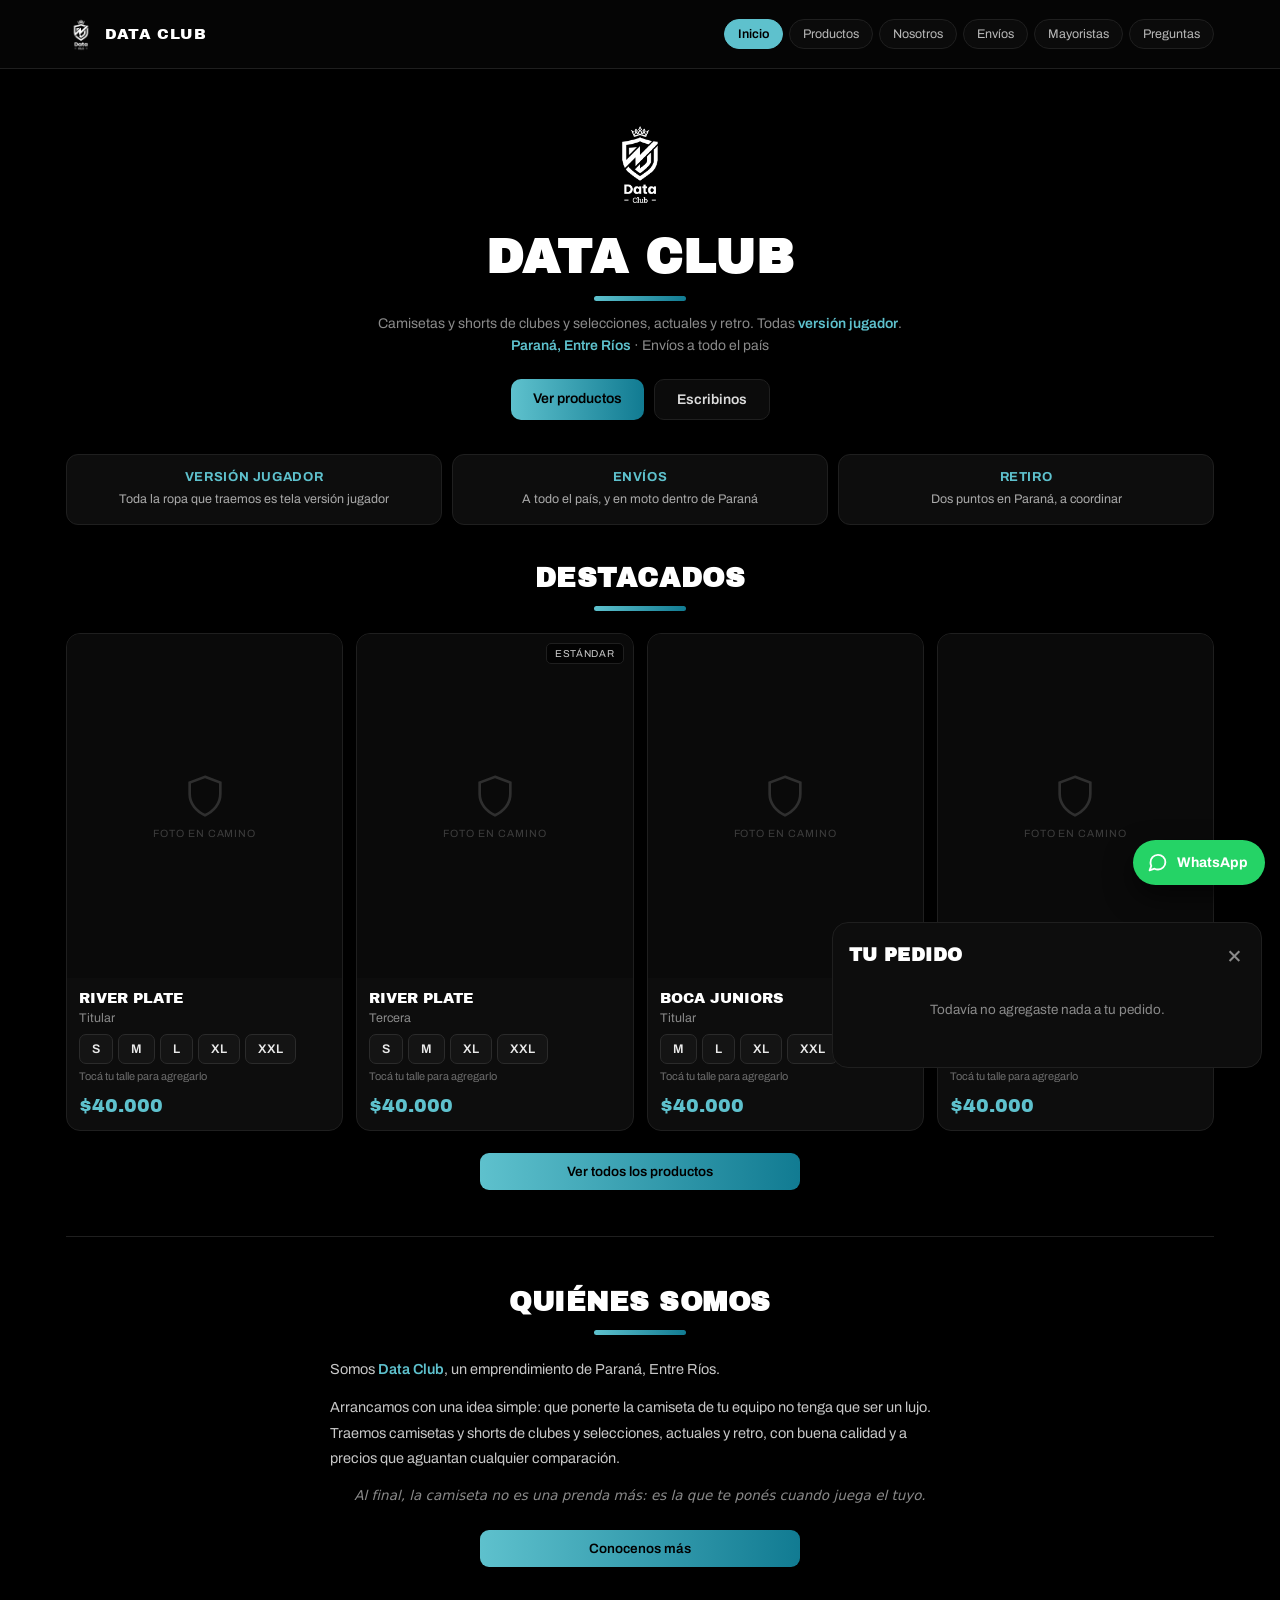
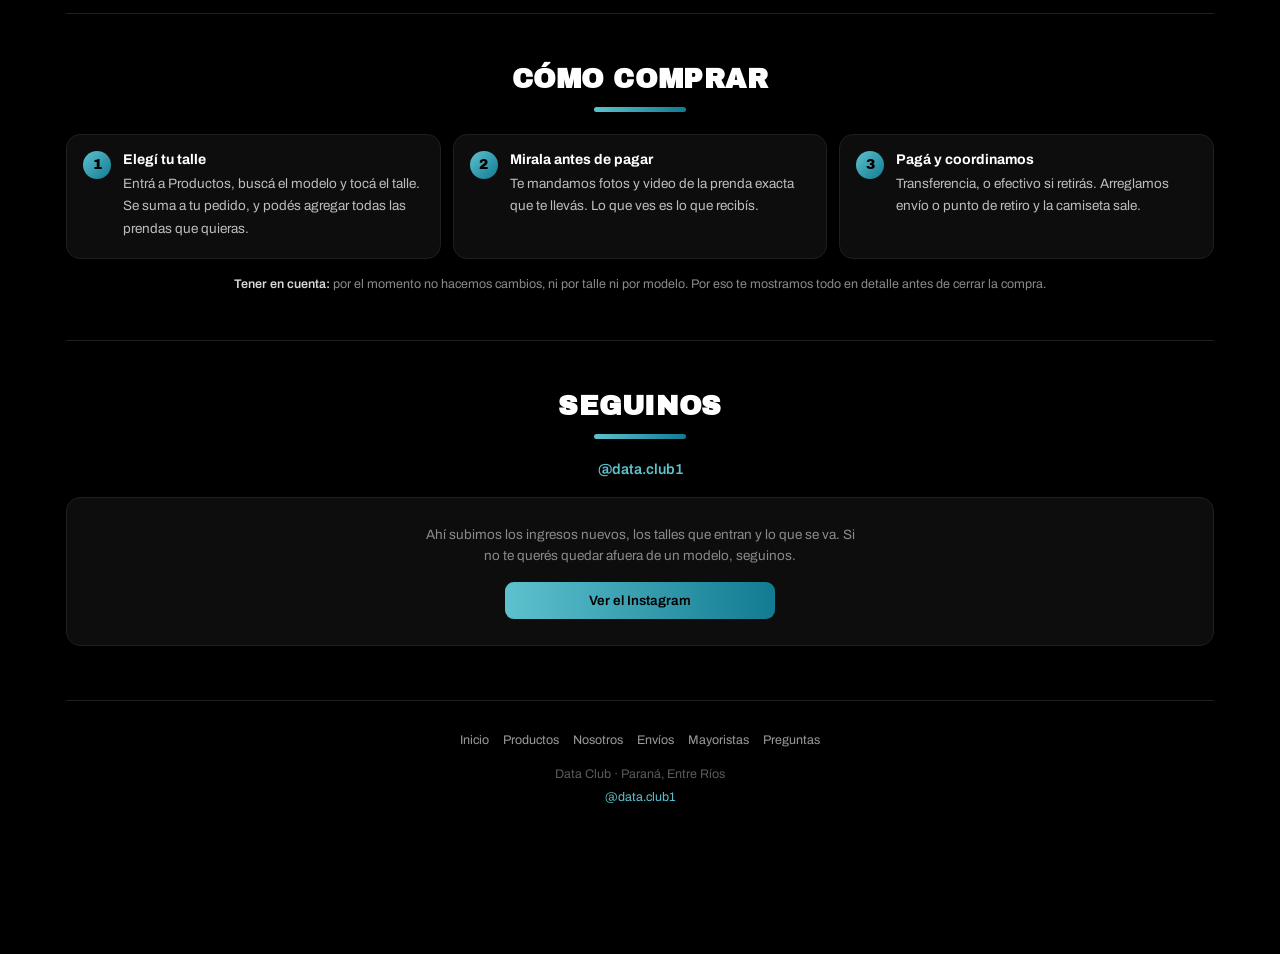
==== commit a1115050: "Aclarar version jugador y sumar Retro como categoria - Placa en la portada, bajada de Productos y pa" ====
--- a/index.html
+++ b/index.html
@@ -28,14 +28,15 @@
     <img src="/logo.png" alt="Data Club">
     <h1>DATA CLUB</h1>
     <div class="rule"></div>
-    <p class="sub">Camisetas y shorts de clubes y selecciones, actuales y retro.<br>
+    <p class="sub">Camisetas y shorts de clubes y selecciones, actuales y retro.
+      Todas <b>versión jugador</b>.<br>
       <b>Paraná, Entre Ríos</b> · Envíos a todo el país</p>
     <div class="cta">
       <a class="p" href="/productos/">Ver productos</a>
       <a class="g" href="https://wa.me/5493434068333?text=Hola%20Data%20Club%21%20Te%20quiero%20hacer%20una%20consulta." target="_blank" rel="noopener">Escribinos</a>
     </div>
     <div class="perks">
-      <div class="perk"><b>Dos calidades</b><span>Estándar y Premium, vos elegís</span></div>
+      <div class="perk"><b>Versión jugador</b><span>Toda la ropa que traemos es tela versión jugador</span></div>
       <div class="perk"><b>Envíos</b><span>A todo el país, y en moto dentro de Paraná</span></div>
       <div class="perk"><b>Retiro</b><span>Dos puntos en Paraná, a coordinar</span></div>
     </div>
@@ -117,6 +118,11 @@
   <span>Tu pedido</span><span class="cnt" id="cartn">0</span>
 </button>
 <div class="ov" id="ov"></div>
+<div class="ov" id="ov2"></div>
+<div class="modal" id="ficha" role="dialog" aria-modal="true" aria-label="Producto">
+  <button class="sh-x mx" id="fx" aria-label="Cerrar">&times;</button>
+  <div id="fcont"></div>
+</div>
 <aside class="sheet" id="sheet" role="dialog" aria-modal="true" aria-label="Tu pedido">
   <div class="sh-head"><h3>TU PEDIDO</h3><button class="sh-x" id="shx" aria-label="Cerrar">&times;</button></div>
   <div id="items"></div>
--- a/estilo.css
+++ b/estilo.css
@@ -210,3 +210,58 @@
   background:var(--turq);color:#000;font-size:13px;font-weight:600;padding:11px 18px;border-radius:9px;
   transition:transform .25s,opacity .25s;z-index:60;max-width:90vw;text-align:center}
 .toast.on{transform:translateX(-50%) translateY(0);opacity:1;visibility:visible}
+
+/* ---------- ficha de producto ---------- */
+.ph{border:0;padding:0;display:block;width:100%;cursor:pointer;font-family:inherit}
+.club.lk{background:none;border:0;padding:0;color:#fff;text-align:left;cursor:pointer;
+  font-family:'Archivo Black',Archivo,sans-serif;font-size:14.5px;line-height:1.15;
+  text-transform:uppercase}
+.club.lk:hover{color:var(--turq)}
+.nfotos{position:absolute;bottom:9px;left:9px;background:rgba(0,0,0,.7);color:#dcdcdc;
+  font-size:10.5px;padding:4px 7px;border-radius:5px;border:1px solid var(--line)}
+.sz.last{border-color:#8a6a2b;color:#e8c377}
+.sz.last:hover{border-color:#e8c377;color:#e8c377}
+.last-l{font-size:11px;color:#e8c377;margin-top:-1px}
+.modal{position:fixed;left:0;right:0;bottom:0;z-index:73;background:#0d0d0d;
+  border-top:1px solid var(--line);border-radius:18px 18px 0 0;padding:18px 16px 26px;
+  transform:translateY(103%);transition:transform .26s;max-height:92vh;overflow:auto}
+.modal.on{transform:translateY(0)}
+@media(min-width:720px){
+  .modal{left:50%;top:50%;right:auto;bottom:auto;width:min(780px,92vw);max-height:88vh;
+    border:1px solid var(--line);border-radius:16px;opacity:0;
+    transform:translate(-50%,-46%);transition:opacity .2s,transform .2s}
+  .modal.on{transform:translate(-50%,-50%);opacity:1}
+  .fbody{display:grid;grid-template-columns:1fr 1fr;gap:22px;align-items:start}
+}
+.mx{position:absolute;top:10px;right:13px;z-index:3}
+.fmain{aspect-ratio:4/5;border-radius:12px;overflow:hidden;background:#0a0a0a;
+  border:1px solid var(--line)}
+.fmain img{width:100%;height:100%;object-fit:cover;display:block}
+.fthumbs{display:flex;gap:8px;margin-top:9px;overflow-x:auto;scrollbar-width:none}
+.fthumbs::-webkit-scrollbar{display:none}
+.fthumbs button{flex:0 0 auto;width:58px;height:58px;border-radius:8px;overflow:hidden;
+  border:1px solid var(--line);background:#0a0a0a;padding:0;cursor:pointer}
+.fthumbs button[aria-pressed=true]{border-color:var(--turq)}
+.fthumbs img{width:100%;height:100%;object-fit:cover;display:block}
+.finfo{padding-top:14px}
+@media(min-width:720px){.finfo{padding-top:4px}}
+.fqual{display:inline-block;font-size:10px;letter-spacing:.07em;text-transform:uppercase;
+  padding:4px 9px;border-radius:5px;border:1px solid var(--line);color:#c9c9c9}
+.fqual.pre{border-color:var(--teal);color:var(--turq)}
+.fclub{font-family:'Archivo Black',Archivo,sans-serif;font-size:23px;line-height:1.1;
+  text-transform:uppercase;margin-top:10px}
+.fmod{color:var(--muted);font-size:13.5px;margin-top:3px}
+.fprice{font-family:'Archivo Black',Archivo,sans-serif;font-size:27px;color:var(--turq);margin-top:12px}
+.flab{font-size:11.5px;letter-spacing:.07em;text-transform:uppercase;color:#8a8a8a;
+  margin:18px 0 8px}
+.fdesc{color:#b5b5b5;font-size:13.5px;line-height:1.7;margin:16px 0 18px}
+.ents{display:flex;flex-wrap:wrap;gap:7px;margin-bottom:12px}
+.ent{flex:1 1 auto;padding:9px 12px;border-radius:9px;border:1px solid #2b2b2b;background:#141414;
+  color:#cfcfcf;font-size:12.5px;cursor:pointer;font-family:inherit}
+.ent:hover{border-color:var(--teal);color:var(--turq)}
+.ent[aria-pressed=true]{background:var(--turq);border-color:var(--turq);color:#000;font-weight:600}
+.loc{width:100%;padding:10px 12px;border-radius:9px;border:1px solid #2b2b2b;background:#0b0b0b;
+  color:#fff;font:inherit;font-size:14px;margin-bottom:12px}
+.loc:focus{outline:none;border-color:var(--teal)}
+.qual.ret{border-color:#8a6a2b;color:#e8c377}
+.fqual.ret{border-color:#8a6a2b;color:#e8c377}
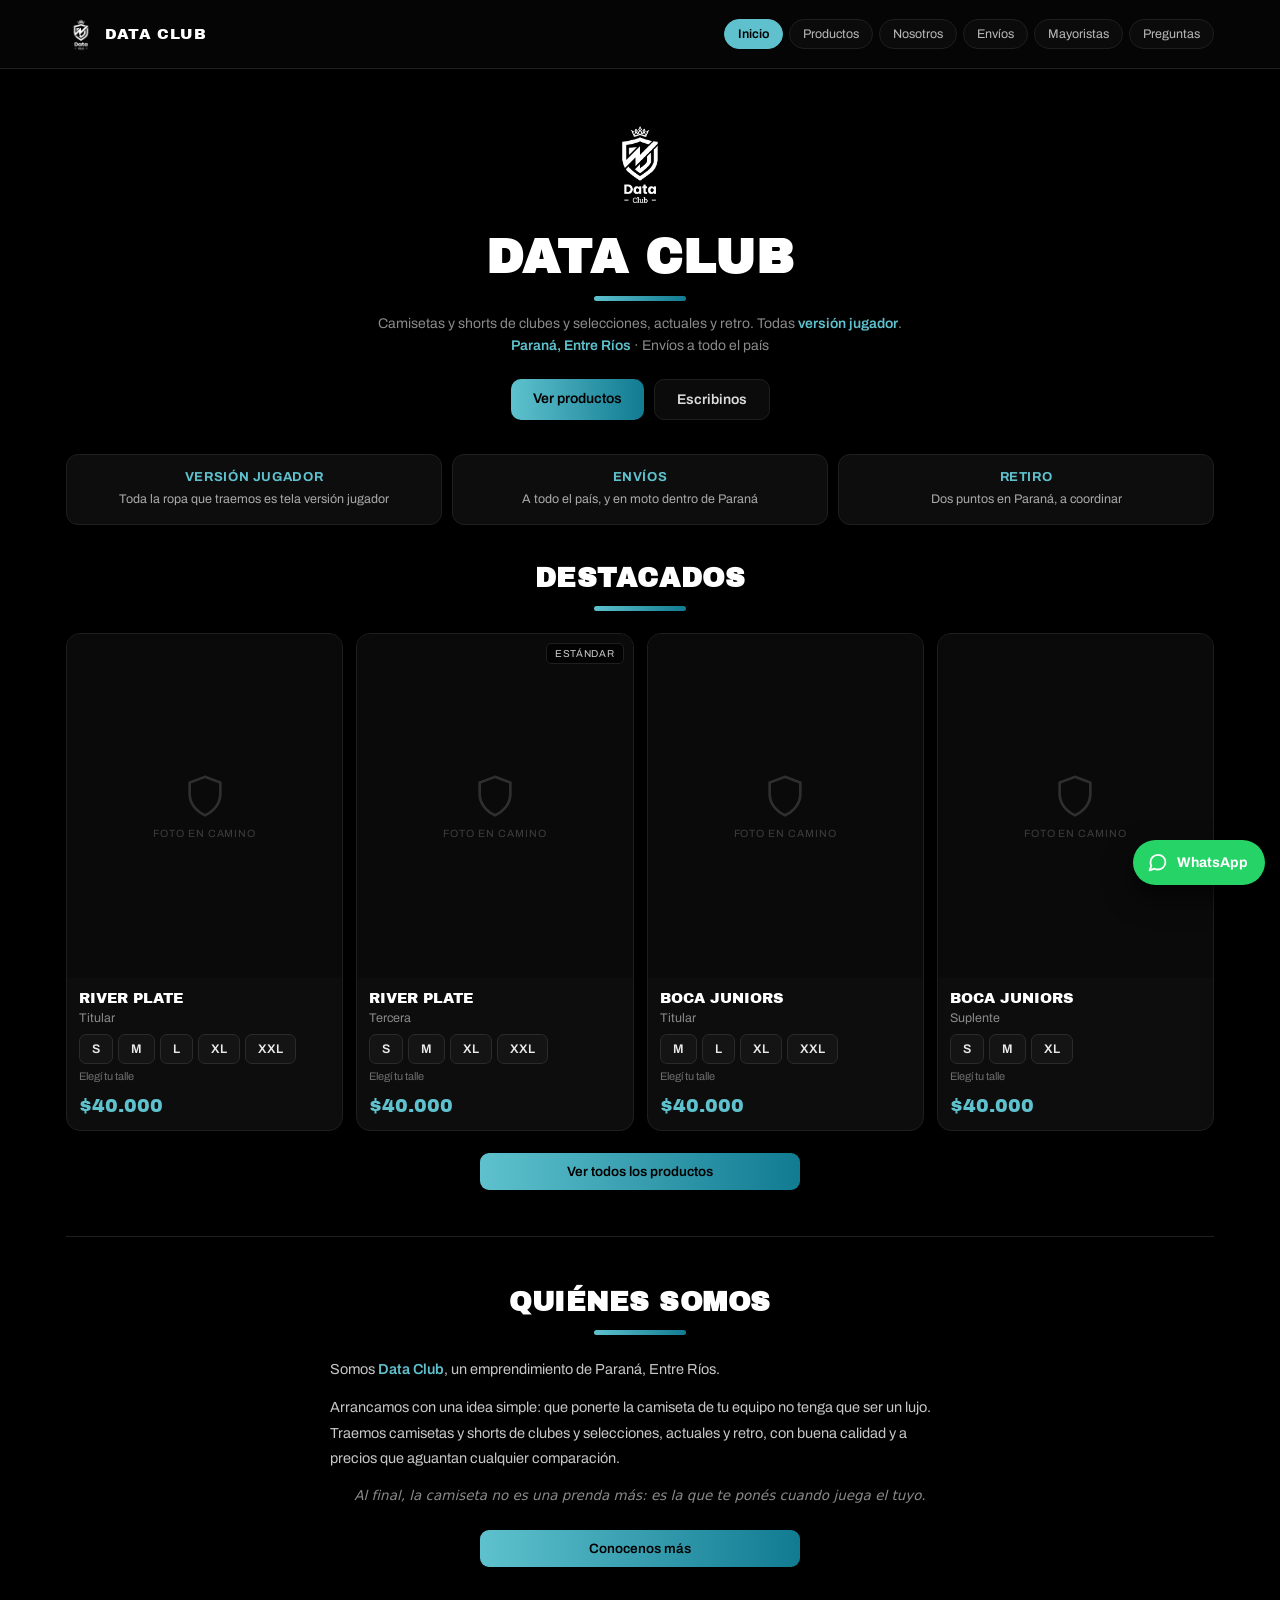
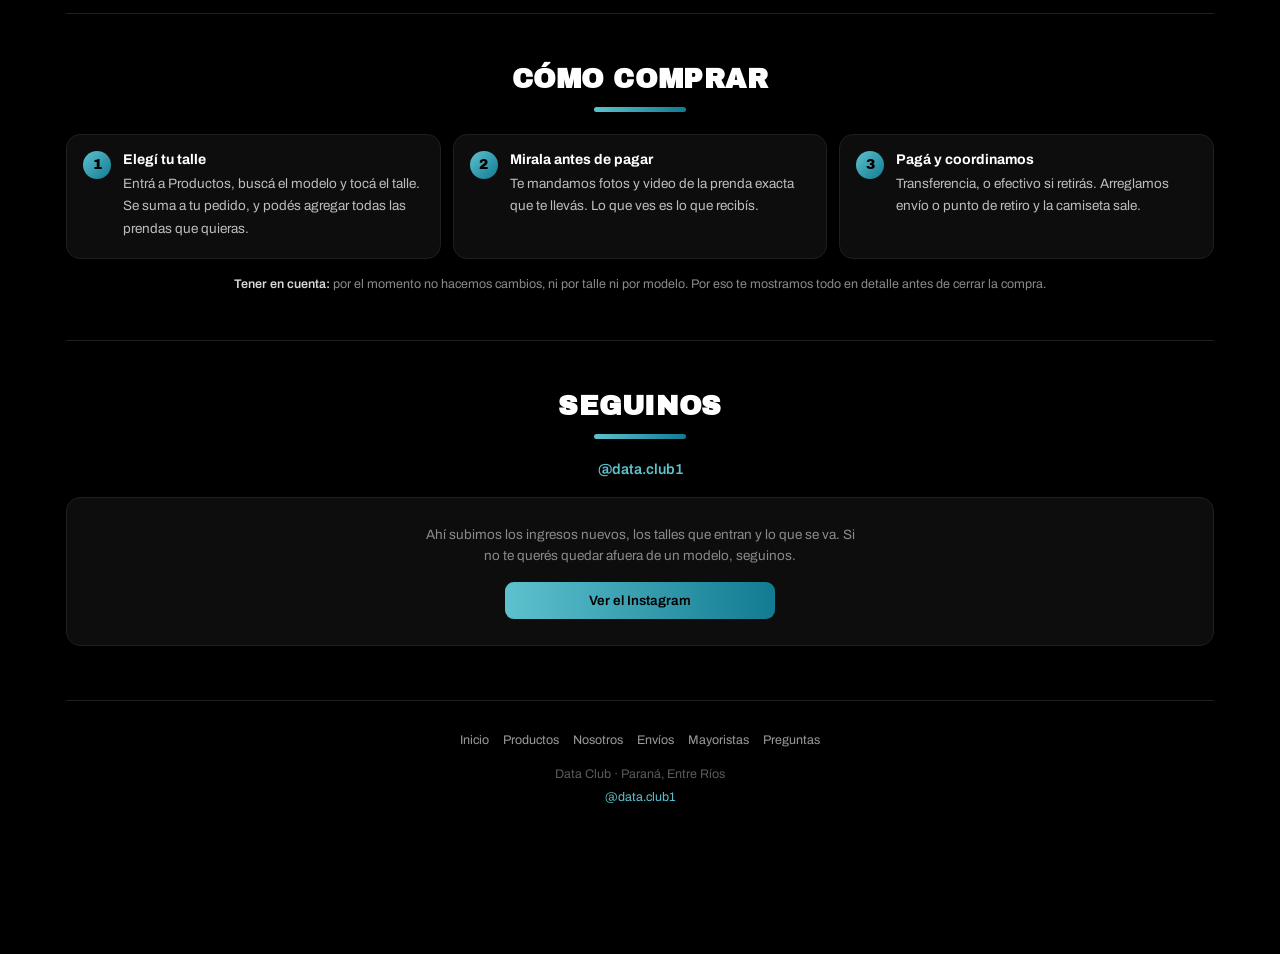
==== commit 5834c4b7: "Elegir el talle ya no agrega al pedido, y arreglar el cierre de la ficha - El talle se selecciona y " ====
--- a/index.html
+++ b/index.html
@@ -120,7 +120,10 @@
 <div class="ov" id="ov"></div>
 <div class="ov" id="ov2"></div>
 <div class="modal" id="ficha" role="dialog" aria-modal="true" aria-label="Producto">
-  <button class="sh-x mx" id="fx" aria-label="Cerrar">&times;</button>
+  <div class="fbar">
+    <button class="fback" id="fback">← Volver al catálogo</button>
+    <button class="sh-x" id="fx" aria-label="Cerrar">&times;</button>
+  </div>
   <div id="fcont"></div>
 </div>
 <aside class="sheet" id="sheet" role="dialog" aria-modal="true" aria-label="Tu pedido">
--- a/estilo.css
+++ b/estilo.css
@@ -175,8 +175,9 @@
 .ov.on{opacity:1;visibility:visible}
 .sheet{position:fixed;left:0;right:0;bottom:0;z-index:71;background:#0d0d0d;
   border-top:1px solid var(--line);border-radius:18px 18px 0 0;padding:18px 16px 22px;
-  transform:translateY(103%);transition:transform .26s;max-height:86vh;overflow:auto}
-.sheet.on{transform:translateY(0)}
+  transform:translateY(103%);transition:transform .26s;max-height:86vh;overflow:auto;
+  visibility:hidden;pointer-events:none}
+.sheet.on{transform:translateY(0);visibility:visible;pointer-events:auto}
 @media(min-width:720px){
   .sheet{left:auto;right:18px;bottom:18px;width:430px;border:1px solid var(--line);
     border-radius:16px;max-height:76vh;transform:translateY(calc(100% + 40px))}
@@ -224,8 +225,9 @@
 .last-l{font-size:11px;color:#e8c377;margin-top:-1px}
 .modal{position:fixed;left:0;right:0;bottom:0;z-index:73;background:#0d0d0d;
   border-top:1px solid var(--line);border-radius:18px 18px 0 0;padding:18px 16px 26px;
-  transform:translateY(103%);transition:transform .26s;max-height:92vh;overflow:auto}
-.modal.on{transform:translateY(0)}
+  transform:translateY(103%);transition:transform .26s;max-height:92vh;overflow:auto;
+  visibility:hidden;pointer-events:none}
+.modal.on{transform:translateY(0);visibility:visible;pointer-events:auto}
 @media(min-width:720px){
   .modal{left:50%;top:50%;right:auto;bottom:auto;width:min(780px,92vw);max-height:88vh;
     border:1px solid var(--line);border-radius:16px;opacity:0;
@@ -265,3 +267,22 @@
 .loc:focus{outline:none;border-color:var(--teal)}
 .qual.ret{border-color:#8a6a2b;color:#e8c377}
 .fqual.ret{border-color:#8a6a2b;color:#e8c377}
+.dors{font-size:11px;color:var(--turq);margin-top:-2px;letter-spacing:.02em}
+
+/* --- seleccion de talle y alta explicita --- */
+.sz[aria-pressed=true]{background:var(--turq);border-color:var(--turq);color:#000}
+.sz.last[aria-pressed=true]{background:#e8c377;border-color:#e8c377;color:#000}
+.addwrap{margin-top:3px}
+.add{padding:9px;font-size:12.5px}
+.btn2{display:block;width:100%;text-align:center;padding:11px;border-radius:9px;font-size:13.5px;
+  font-weight:600;background:#141414;border:1px solid #2b2b2b;color:#dcdcdc;cursor:pointer;
+  font-family:inherit;margin-top:9px;text-decoration:none}
+.btn2:hover{border-color:var(--teal);color:var(--turq)}
+
+/* --- barra fija de la ficha --- */
+.fbar{position:sticky;top:0;z-index:5;display:flex;align-items:center;justify-content:space-between;
+  gap:10px;margin:-18px -16px 12px;padding:11px 14px;background:#0d0d0d;
+  border-bottom:1px solid var(--line)}
+.fback{background:none;border:0;color:var(--turq);font-family:inherit;font-size:13.5px;
+  font-weight:600;cursor:pointer;padding:4px 2px}
+.fback:hover{text-decoration:underline}
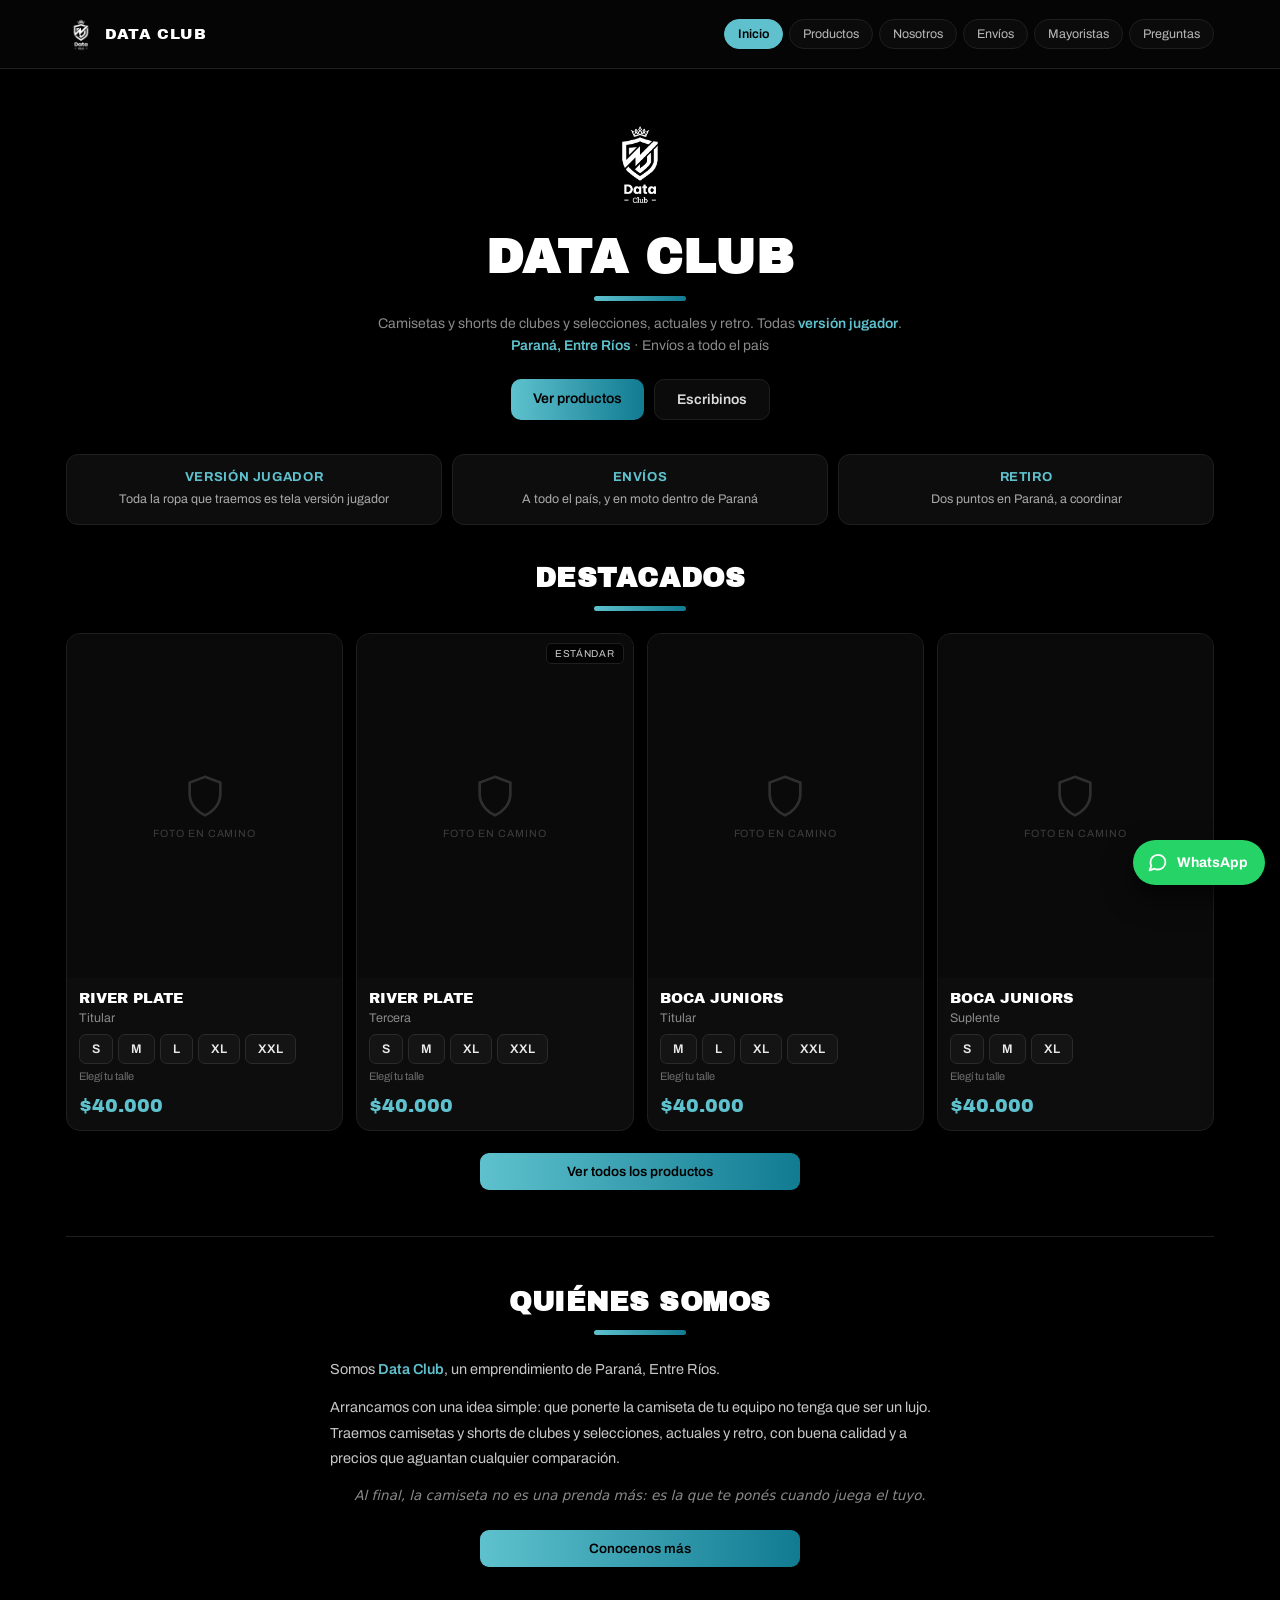
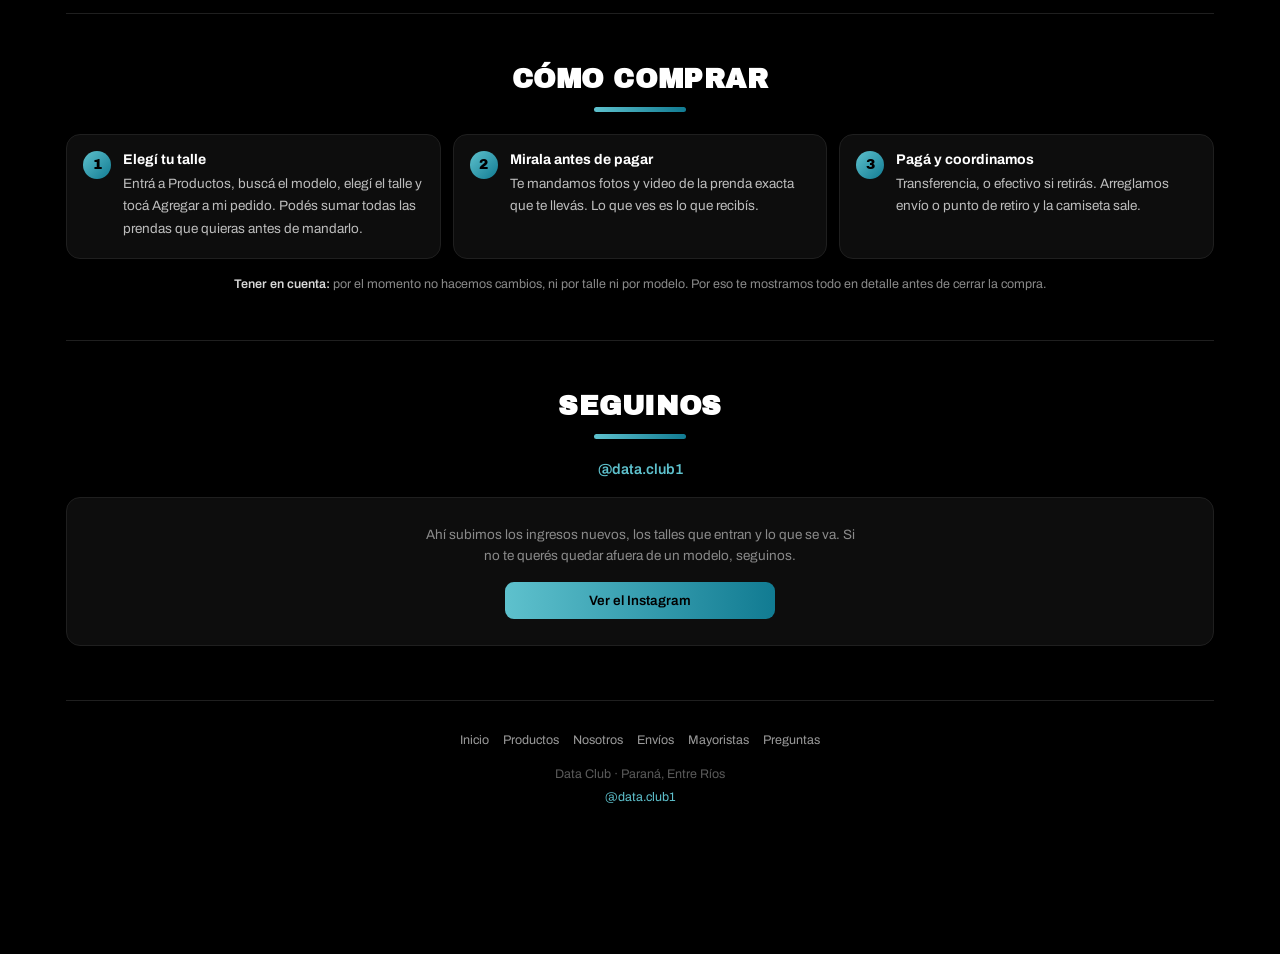
==== commit 5b1fe8ff: "Limitar la cantidad por talle al stock real - Un talle sin numero vale 1 unidad; M(3) permite 3; M(0" ====
--- a/index.html
+++ b/index.html
@@ -69,8 +69,8 @@
     <div class="steps">
       <div class="step">
         <h3>Elegí tu talle</h3>
-        <p>Entrá a Productos, buscá el modelo y tocá el talle. Se suma a tu pedido,
-           y podés agregar todas las prendas que quieras.</p>
+        <p>Entrá a Productos, buscá el modelo, elegí el talle y tocá Agregar a mi pedido.
+           Podés sumar todas las prendas que quieras antes de mandarlo.</p>
       </div>
       <div class="step">
         <h3>Mirala antes de pagar</h3>
--- a/estilo.css
+++ b/estilo.css
@@ -286,3 +286,5 @@
 .fback{background:none;border:0;color:var(--turq);font-family:inherit;font-size:13.5px;
   font-weight:600;cursor:pointer;padding:4px 2px}
 .fback:hover{text-decoration:underline}
+.qty button.off{opacity:.35}
+.qty button.off:hover{border-color:#2b2b2b;color:#eaeaea}
